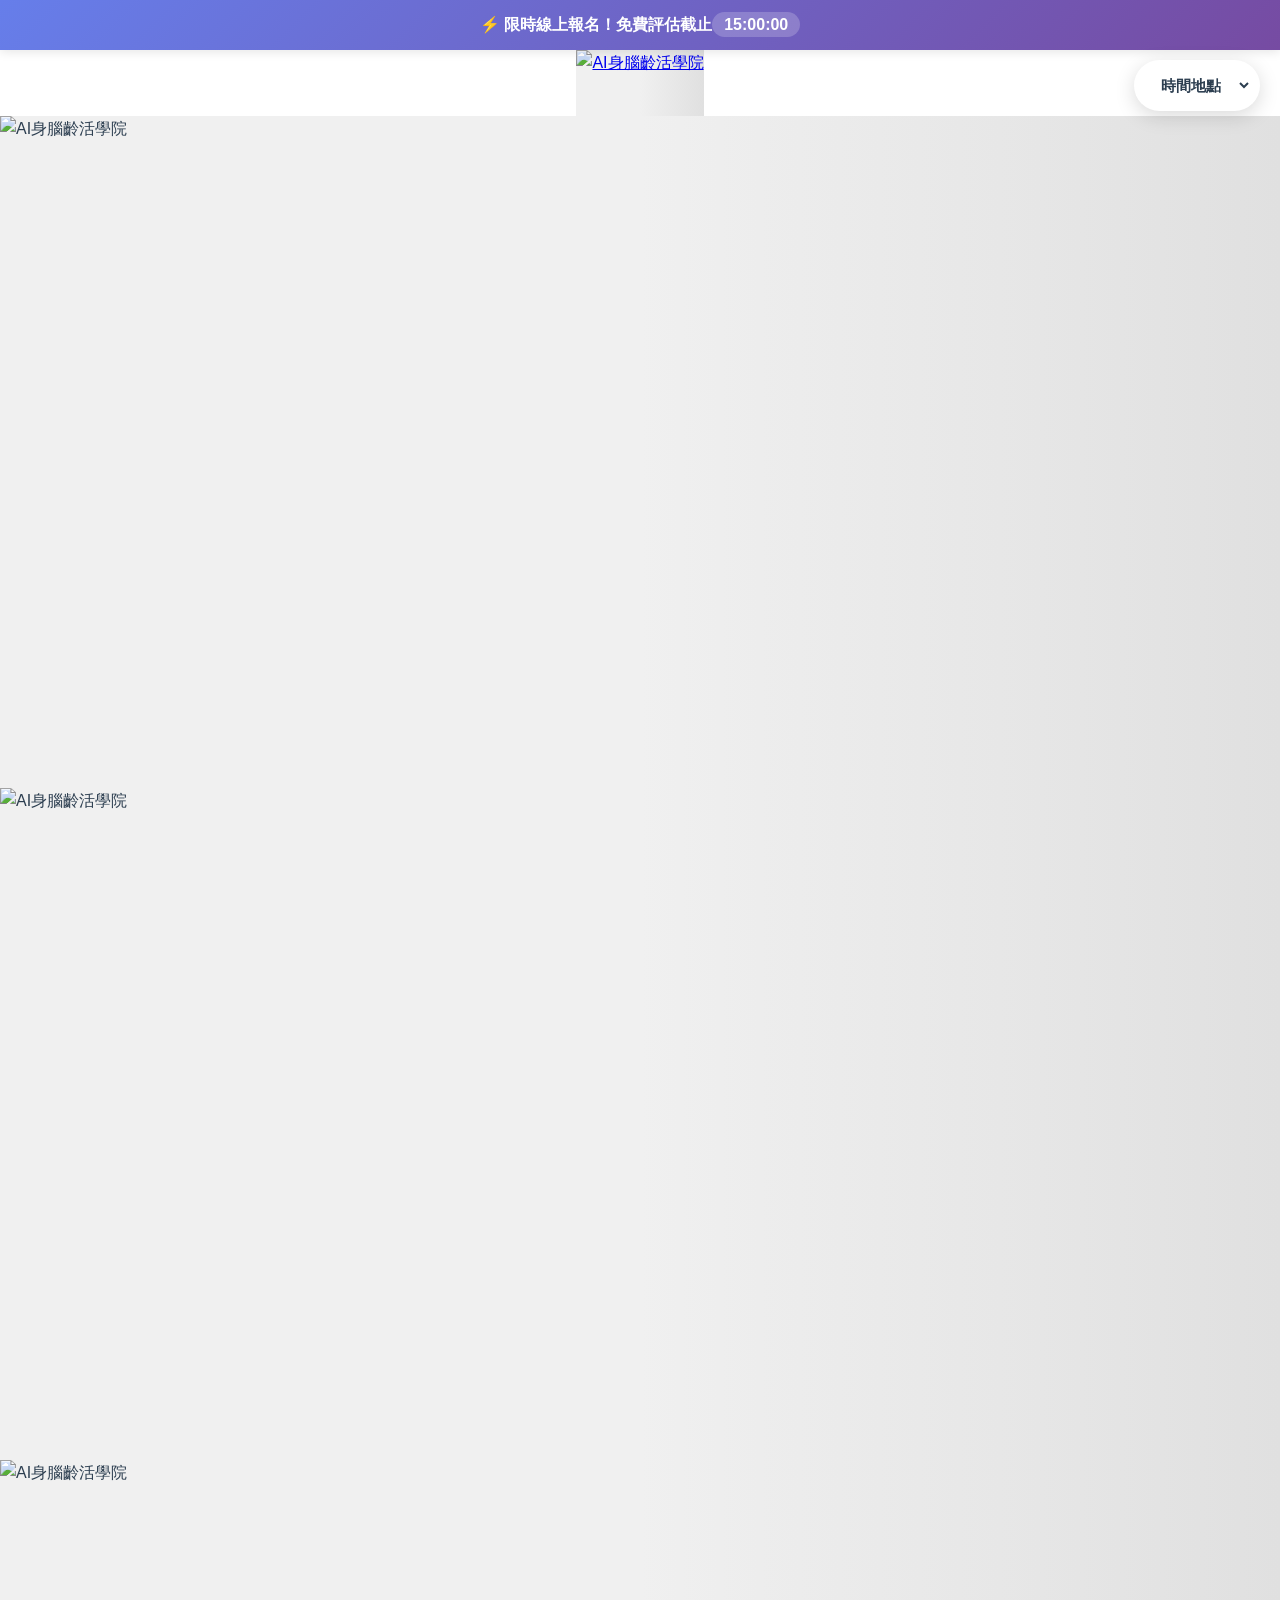
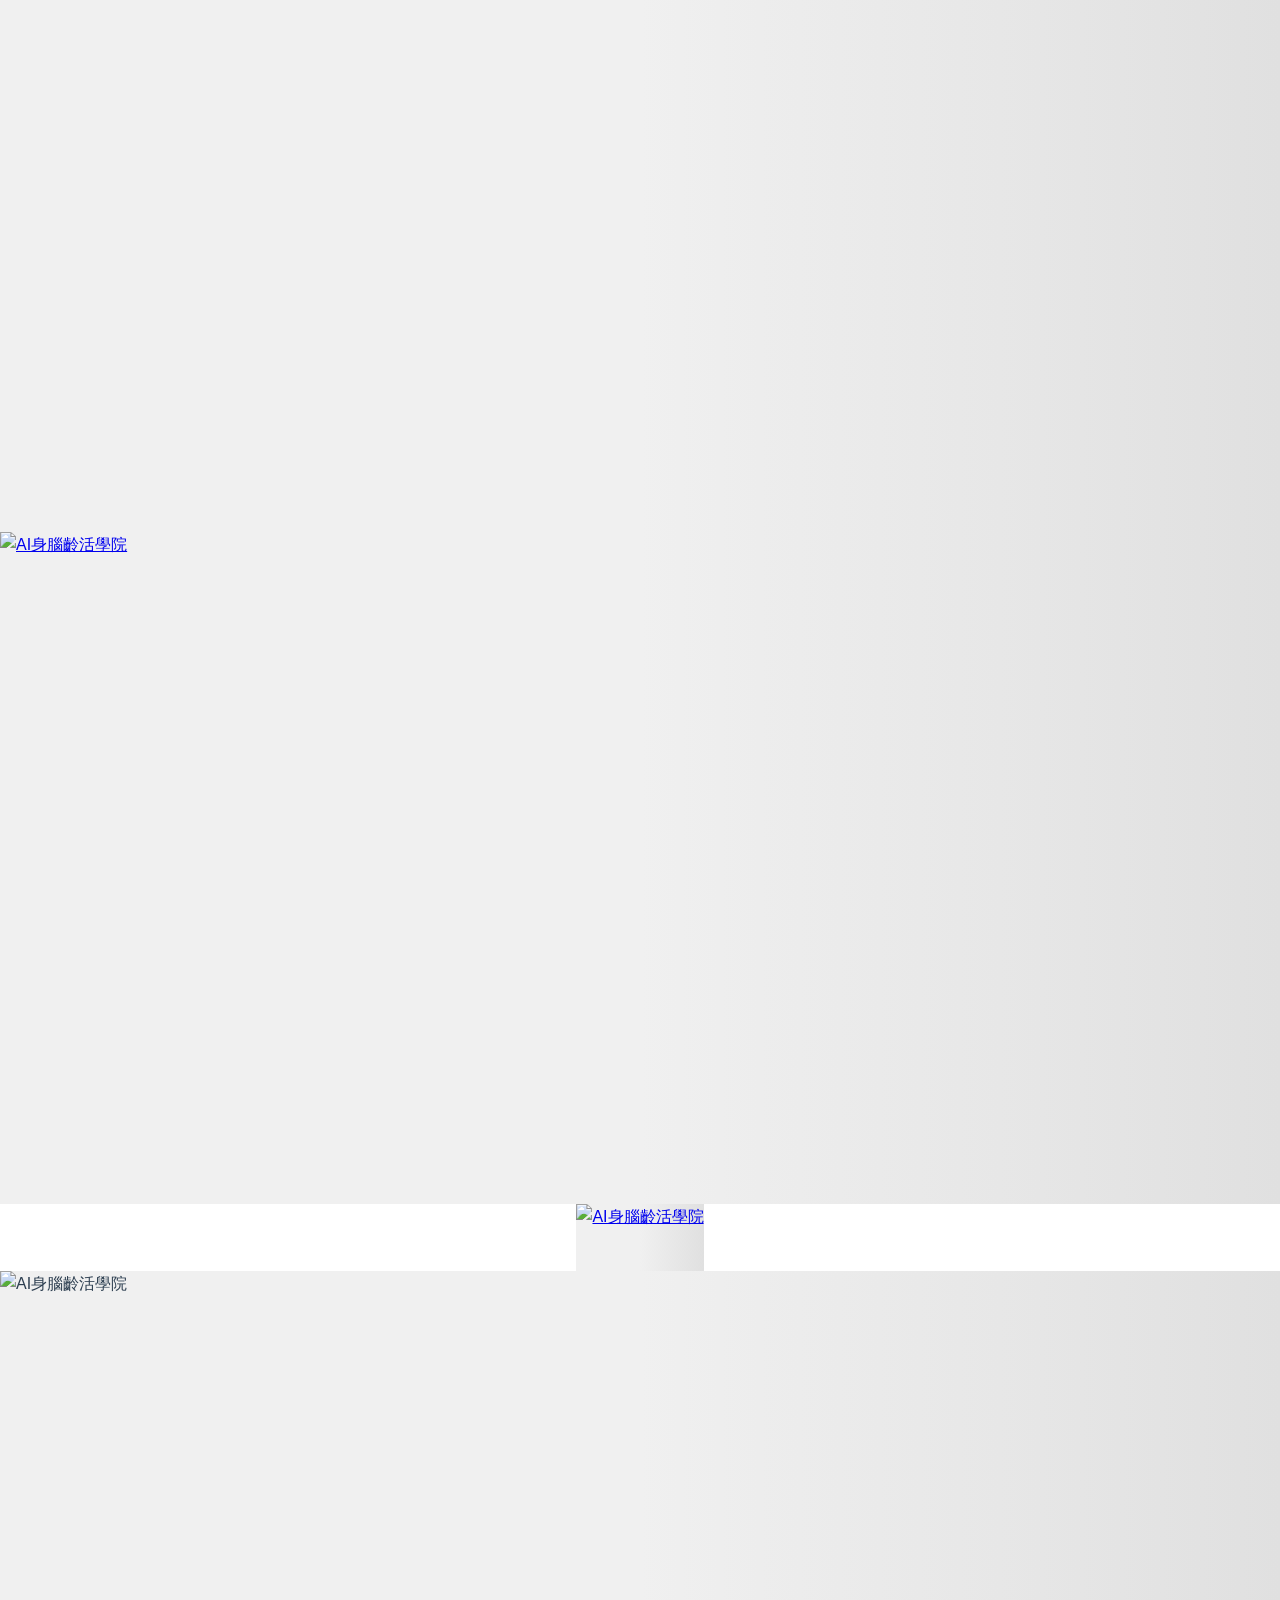
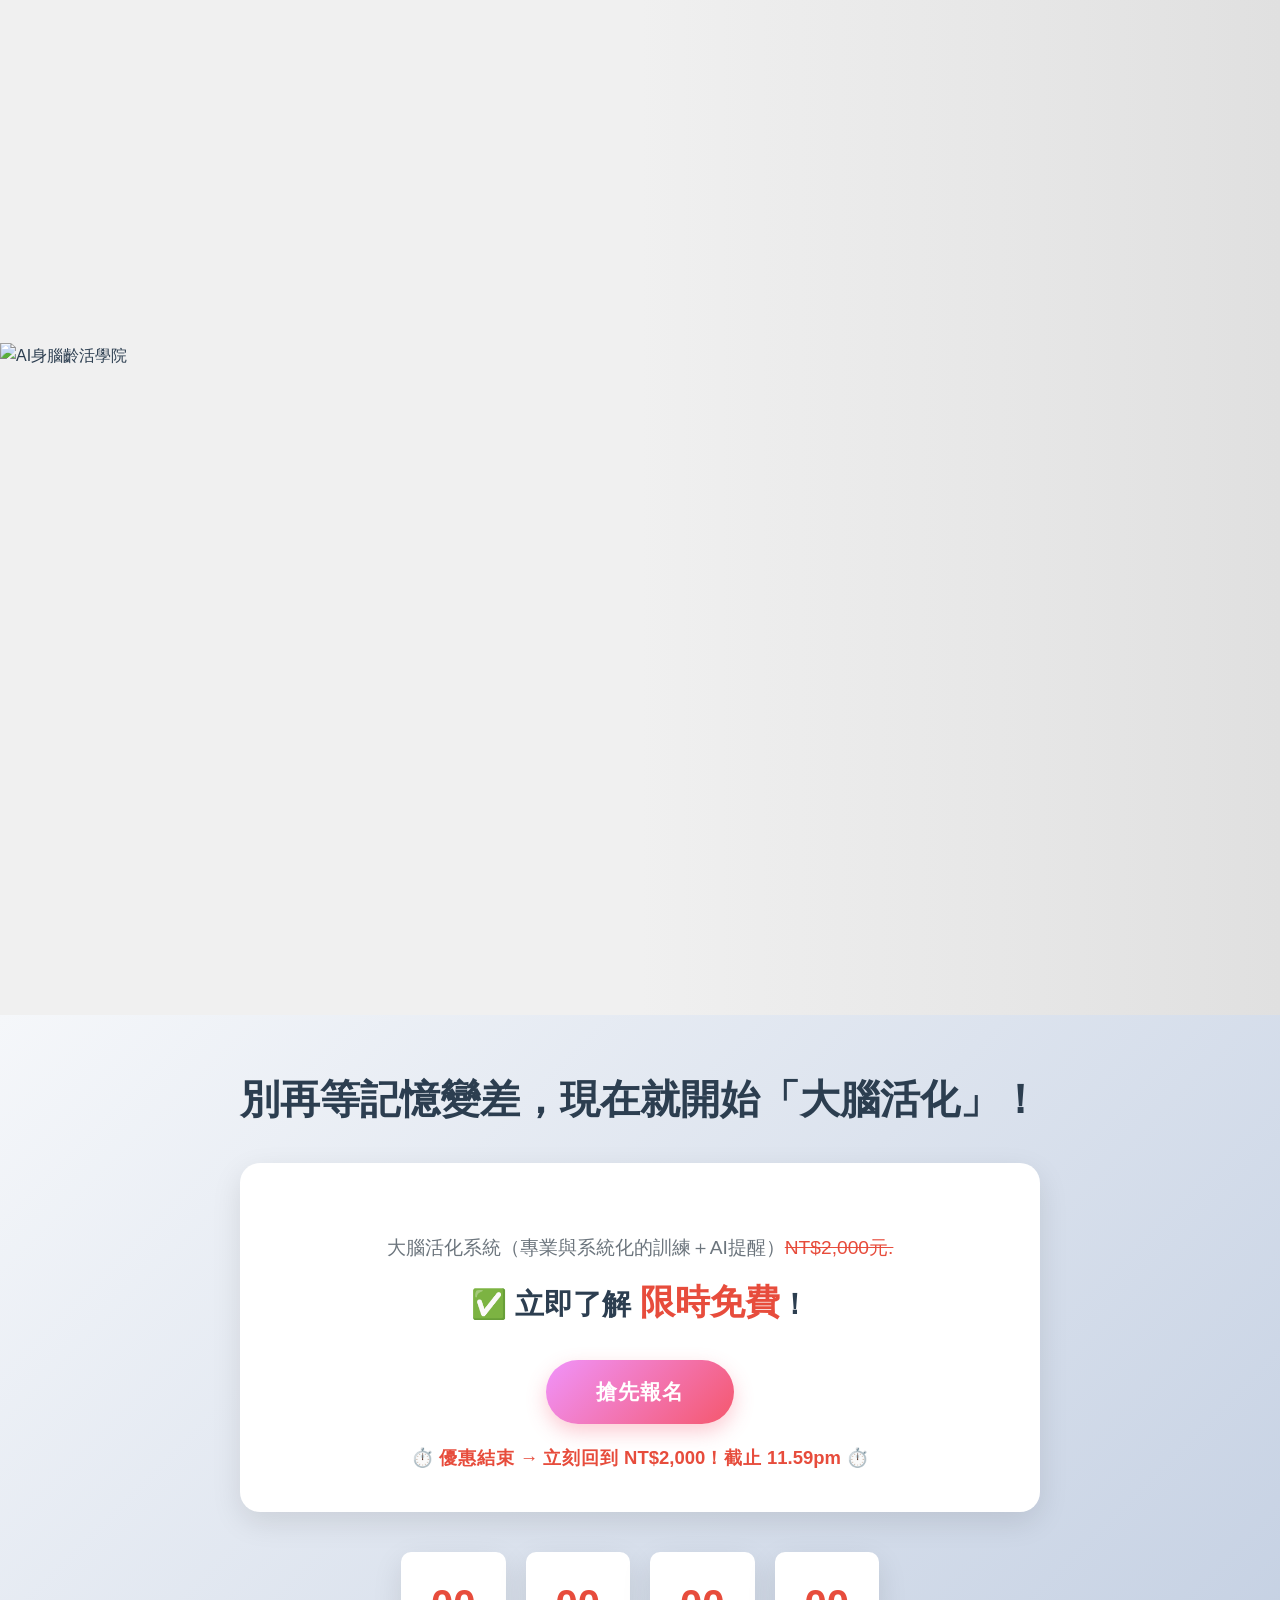
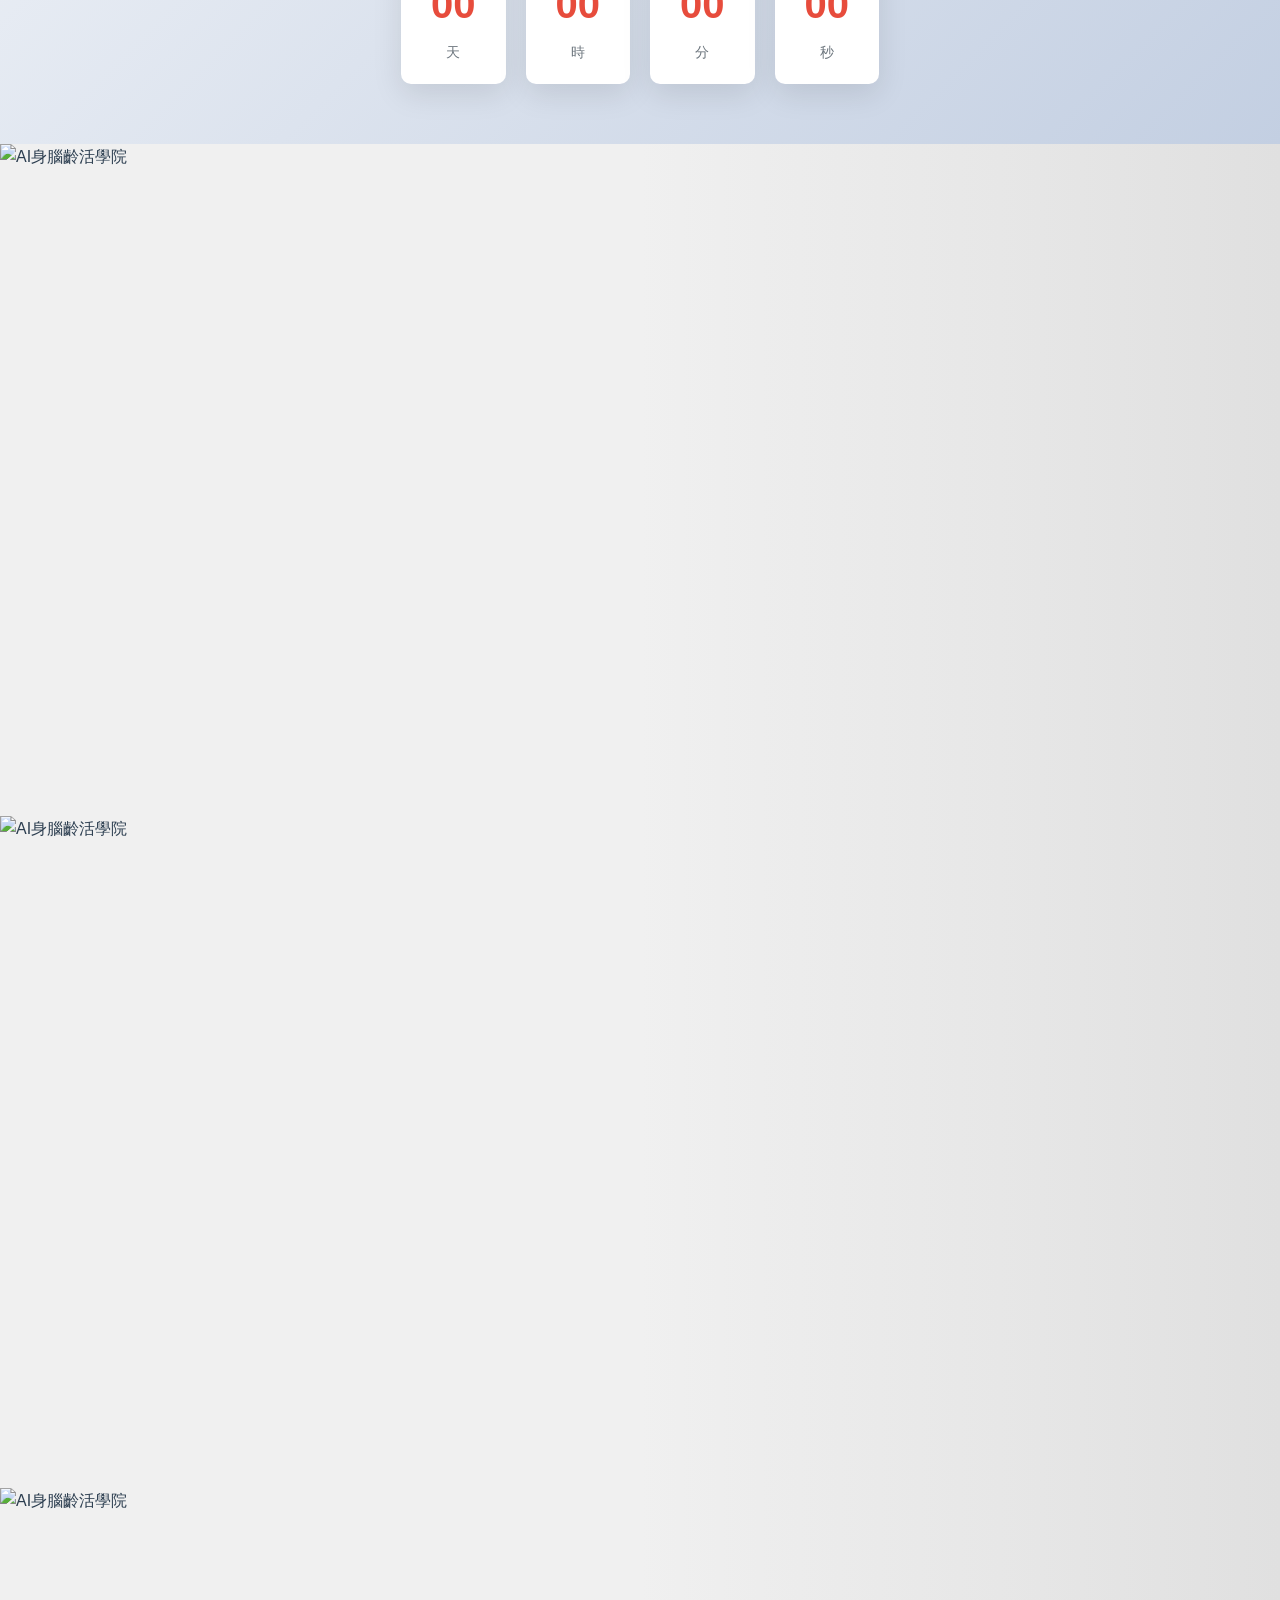
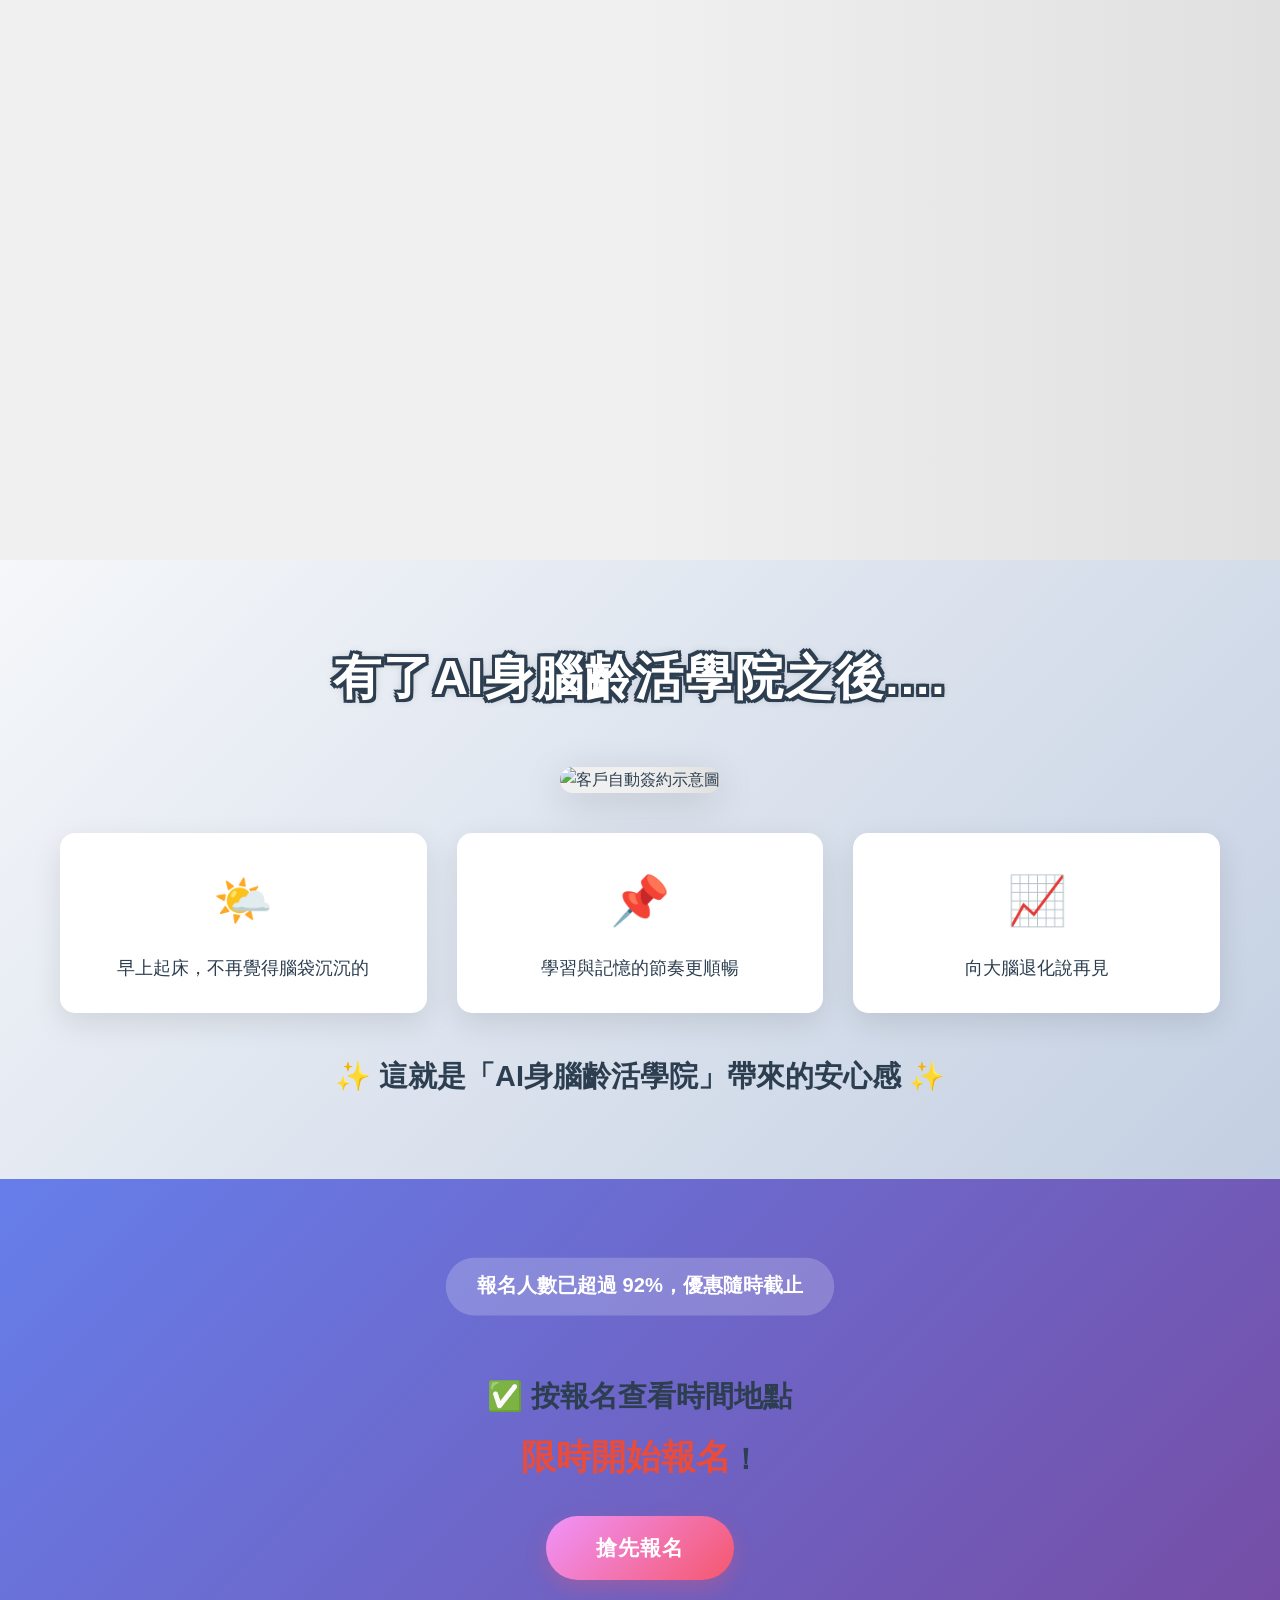
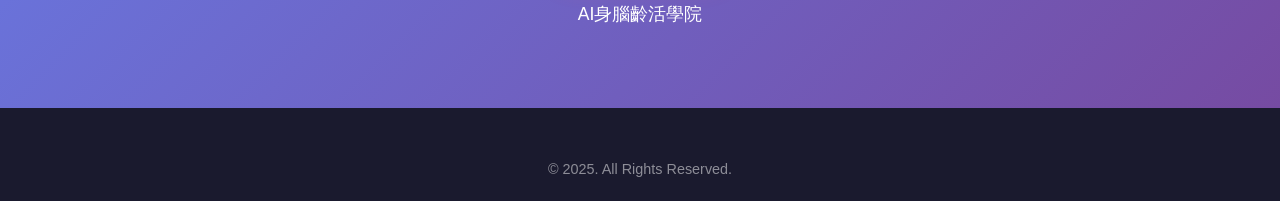
==== index.html @ c8eb7e84 "Replace country and region dropdowns with card selection UI Co-authored-by: Cursor <cursoragent@curs" ====
<!DOCTYPE html>
<html lang="zh-TW">
<head>
    <meta charset="UTF-8">
    <meta name="viewport" content="width=device-width, initial-scale=1.0">
    <title>AI身腦齡活學院 - 打造個人最佳腦力</title>
    
    <!-- Open Graph / 社交媒體分享預覽 - LINE專用優化 -->
    <meta property="og:type" content="website">
    <meta property="og:title" content="AI身腦齡活學院 - 打造個人最佳腦力">
    <meta property="og:description" content="限時優惠！AI身腦齡活學院，前100名無需付費，原價NT$2000元，現在報名免費！">
    <meta property="og:url" content="https://ifittw01-ai.github.io/Love/">
    <meta property="og:image" content="https://ifittw01-ai.github.io/Love/data/med.jpg">
    <meta property="og:image:secure_url" content="https://ifittw01-ai.github.io/Love/data/med.jpg">
    <meta property="og:image:type" content="image/jpeg">
    <meta property="og:image:width" content="1200">
    <meta property="og:image:height" content="630">
    <meta property="og:image:alt" content="AI身腦齡活學院">
    
    <!-- LINE專用優化 -->
    <meta name="line:card" content="summary_large_image">
    <meta name="line:title" content="AI身腦齡活學院 - 打造個人最佳腦力">
    <meta name="line:description" content="限時優惠！AI身腦齡活學院，前100名無需付費，原價NT$2000元，現在報名免費！">
    <meta name="line:image" content="https://ifittw01-ai.github.io/Love/data/med.jpg">
    
    <!-- Twitter Card -->
    <meta name="twitter:card" content="summary_large_image">
    <meta name="twitter:title" content="AI身腦齡活學院 - 打造個人最佳腦力">
    <meta name="twitter:description" content="限時優惠！AI身腦齡活學院，前100名無需付費，原價NT$2000元，現在報名免費！">
    <meta name="twitter:image" content="https://ifittw01-ai.github.io/love/data/med.jpg">
    
    <!-- Canonical URL -->
    <link rel="canonical" href="https://ifittw01-ai.github.io/Love/">
    
    <!-- Additional meta tags for better social media recognition -->
    <meta name="description" content="限時優惠！AI身腦齡活學院，前100名無需付費，原價NT$2000元，現在報名免費！">
    <meta name="keywords" content="AI,大腦,回春,系統,打造,個人,最佳,腦力,線上課程,限時優惠">
    
    <link rel="stylesheet" href="styles.css">
    
    <!-- 预加载关键资源 -->
    <link rel="preload" href="styles.css" as="style">
    <link rel="preload" href="translations.js" as="script">
    <link rel="preload" href="script.js" as="script">
    
    <!-- DNS 预解析 -->
    <link rel="dns-prefetch" href="https://script.google.com">
    <link rel="dns-prefetch" href="https://cdn.sheetjs.com">
    
    <!-- SheetJS 用於生成 Excel -->
    <script src="https://cdn.sheetjs.com/xlsx-0.20.1/package/dist/xlsx.full.min.js" defer></script>
</head>
<body>
    <!-- 页面加载进度条 -->
    <div id="loading-bar"></div>
    
    <!-- 時間地點選單 -->
    <div class="language-switcher">
        <select id="location-select">
            <option value="">時間地點</option>
        </select>
    </div>

    <!-- 顶部优惠倒计时横幅 -->
    <div class="top-banner">
        <div class="container">
            <p><span data-i18n="countdown-banner-text">⚡ 限時線上報名！免費評估截止<span id="countdown-banner">15:00:00</span></p>
        </div>
    </div>

    <!-- 顶部主视觉图 -->
    <div class="hero-image-section">
        <div class="hero-image-wrapper">
            <a href="javascript:void(0)" onclick="openModal()" aria-label="立即報名">
                <img src="data/topN.jpg" alt="AI身腦齡活學院" class="hero-top-image" loading="lazy" width="1200" height="630">
            </a>
        </div>
    </div>
    <div class="hero-image-section">
        <div class="hero-image-wrapper">
            <img src="data/top1.jpg" alt="AI身腦齡活學院" class="hero-top-image" loading="lazy" width="1200" height="630">
        </div>
    </div>
    <!-- 第二頁主視覺圖 -->
    <div class="hero-image-section">
        <div class="hero-image-wrapper">
            <img src="data/top2.jpg" alt="AI身腦齡活學院" class="hero-top-image" loading="lazy" width="1200" height="630">
        </div>
    </div>

    <!-- 第三頁主視覺圖 -->
    <div class="hero-image-section">
        <div class="hero-image-wrapper">
            <img src="data/top3.jpg" alt="AI身腦齡活學院" class="hero-top-image" loading="lazy" width="1200" height="630">
        </div>
    </div>

    <!-- 第四頁主視覺圖 -->
    <div class="hero-image-section">
        <div class="hero-image-wrapper">
            <a class="hero-link" href="https://www.youtube.com/watch?v=4GjrZCk_b_E&t=3s" target="_blank" rel="noopener noreferrer" aria-label="觀看影片">
                <img src="data/top4.jpg" alt="AI身腦齡活學院" class="hero-top-image" loading="lazy" width="1200" height="630" onclick="window.open('https://www.youtube.com/watch?v=4GjrZCk_b_E&t=3s', '_blank')">
            </a>
        </div>
    </div>

    <!-- 第五頁主視覺圖 -->
    <div class="hero-image-section">
        <div class="hero-image-wrapper">
            <a href="javascript:void(0)" onclick="openModal()" aria-label="立即報名">
                <img src="data/top5.jpg" alt="AI身腦齡活學院" class="hero-top-image" loading="lazy" width="1200" height="630">
            </a>
        </div>
    </div>

    <!-- 第六頁主視覺圖 -->
    <div class="hero-image-section">
        <div class="hero-image-wrapper">
            <img src="data/top6.jpg" alt="AI身腦齡活學院" class="hero-top-image" loading="lazy" width="1200" height="630">
        </div>
    </div>

    <!-- 目标受众区 -->
    <!--<section class="target-audience">
        <div class="container">
            <h2 class="section-title" data-i18n="target-audience-title">誰適合與需要？</h2>
            <div class="audience-grid">
                <div class="audience-card">
                    <h3 data-i18n="audience-1-title">高壓腦力工作者</h3>
                    <p data-i18n="audience-1-subtitle">主管／行政／會計／業務／創作者／老師</p>
                    <p data-i18n="audience-1-text">
                        🌍 你不是不努力，是大腦長期超載。
                        這套系統把訓練拆成->專注、記憶、提取練習＋簡單可做的護腦習慣，讓你工作更清晰、情緒更穩。</p>
                
                </div>
                <div class="audience-card">
                    <h3 data-i18n="audience-2-title">容易健忘、想提升記憶的你</h3>
                    <p data-i18n="audience-2-subtitle">常忘東忘西／容易分心／講到一半忘了要說什麼</p>
                    <!--<p data-i18n="audience-2-text">🌍 你需要的不是硬背，而是「記憶策略＋練習節奏」。我們用題庫與日常情境，讓你把記憶力用回來。
                
                </div>
                <div class="audience-card">
                    <h3 data-i18n="audience-3-title">需要大量學習與記憶的人</h3>
                       <p data-i18n="audience-3-subtitle">學生／上班族／自學者／考試族</p>
                       <p data-i18n="audience-3-text">🌍 你最需要的是：可落地、可陪做、可追蹤。我們把訓練設計成「AI流程」。</p>
                
                </div>
                <div class="audience-card">
                    <h3 data-i18n="audience-4-title">重視健康與預防的你</h3>
                    <p data-i18n="audience-4-subtitle">開始在意認知保健、想建立護腦習慣</p>
                     <!--<p data-i18n="audience-4-text">🌍 這套系統把「運動、睡眠、壓力調節、社交刺激、腦力訓練」整理成一張可執行清單，幫你把健康真正做進生活裡。</p>
                </div>
            </div>
        </div>
    </section>

    <!-- 第七頁主視覺圖 -->
    <div class="hero-image-section">
        <div class="hero-image-wrapper">
            <img src="data/top7.jpg" alt="AI身腦齡活學院" class="hero-top-image" loading="lazy" width="1200" height="630">
        </div>
    </div>

    <!-- Hero Section -->
    <section class="hero-section">
        <div class="container">
            <!--<div class="media-logos">
                <p>Windows | macOS | Android | iOS / iPadOS| Virtual | AWS | IBM | Google | Microsoft | Apple | Amazon | Facebook | Twitter | Instagram | LinkedIn | YouTube | TikTok | </p>
            </div>-->
            
            <h1 class="main-headline" data-i18n="main-headline">
                別再等記憶變差，現在就開始「大腦活化」！
            </h1>
            
            <div class="offer-box">
                <!-- <ul class="features-list">
                    <li data-i18n="feature-1">✅ 用「AI讓大腦活化 × 記憶訓練」建立每天的認知保健流程</li>
                    <li data-i18n="feature-2">✅ 不需要昂貴器材、不需要醫學背景，只要願意跟著做</li>
                    <li data-i18n="feature-3">✅ 給所有年齡層的人，把專注力與清晰感找回來</li>
                    <li data-i18n="feature-4">✅ 這不是短期雞湯，是一套可追蹤、可複製的AI認知保健系統</li>
                </ul>-->
                
                <div class="pricing">
                    <p class="original-price"><span data-i18n="original-price">大腦活化系統（專業與系統化的訓練＋AI提醒）</span><span class="strikethrough">NT$2,000元.</span></p>
                    <p class="current-price"><span data-i18n="current-price">✅ 立即了解</span> <span class="highlight" data-i18n="highlight">限時免費</span>！</p>
                </div>
                
                <button class="cta-button pulse" data-i18n="cta-button">搶先報名</button>
                
                <p class="urgency-text" data-i18n="urgency-text">⏱️ 優惠結束 → 立刻回到 NT$2,000！截止 11.59pm ⏱️</p>
            </div>

            <!-- 倒计时器 -->
            <div class="countdown-timer">
                <div class="timer-item">
                    <span class="timer-value" id="days">00</span>
                    <span class="timer-label" data-i18n="timer-days">天</span>
                </div>
                <div class="timer-item">
                    <span class="timer-value" id="hours">00</span>
                    <span class="timer-label" data-i18n="timer-hours">時</span>
                </div>
                <div class="timer-item">
                    <span class="timer-value" id="minutes">00</span>
                    <span class="timer-label" data-i18n="timer-minutes">分</span>
                </div>
                <div class="timer-item">
                    <span class="timer-value" id="seconds">00</span>
                    <span class="timer-label" data-i18n="timer-seconds">秒</span>
                </div>
            </div>
        </div>
    </section>

    <!-- 第八頁主視覺圖 -->
    <div class="hero-image-section">
        <div class="hero-image-wrapper">
            <img src="data/top8.jpg" alt="AI身腦齡活學院" class="hero-top-image" loading="lazy" width="1200" height="630">
        </div>
    </div>

    <!-- 第九頁主視覺圖 -->
    <div class="hero-image-section">
        <div class="hero-image-wrapper">
            <img src="data/top9.jpg" alt="AI身腦齡活學院" class="hero-top-image" loading="lazy" width="1200" height="630">
        </div>
    </div>
    <!-- 第十頁主視覺圖 -->
    <div class="hero-image-section">
        <div class="hero-image-wrapper">
            <img src="data/top10.jpg" alt="AI身腦齡活學院" class="hero-top-image" loading="lazy" width="1200" height="630">
        </div>
    </div>
   
    <!-- 视频演示区 
    <section class="video-section">
        <div class="container">
            <p class="video-instruction" data-i18n="video-instruction">🔊 確保你打開聲音，等待影片載入...</p>
            <div class="video-wrapper">
                <video id="mainVideo" width="100%" height="100%" controls controlsList="nodownload" autoplay muted loop playsinline style="border: none;">
                    <source src="data/IG6.mp4" type="video/mp4">
                    您的瀏覽器不支援影片播放。
                </video>
            </div>
        </div>
    </section> 

    

    <!-- Before vs After 对比区 
    <section class="comparison-section">
        <div class="container">
            <div class="comparison-wrapper">
                <div class="before-box">
                    <!-- 痛点图片 
                    <div class="comparison-image-wrapper">
                        <img src="data/cannot get customer.png" alt="無法獲客的困擾" class="comparison-image" loading="lazy">
                    </div>
                    <h2 data-i18n="comparison-before">之前</h2>
                    <ul>
                        <li data-i18n="before-1">❌ 變得更容易分心、看完就忘。</li>
                        <li data-i18n="before-2">❌ 事情很多但腦袋一團亂。</li>
                        <li data-i18n="before-3">❌ 想改善卻不知道從哪開始、做不久。</li>
                        <li data-i18n="before-4">❌ 對長輩的狀況焦慮，但沒有方法。</li>
                        <li data-i18n="before-5">❌ 生活節奏亂、睡眠差、越來越沒精神。</li>
                    </ul>
                </div>
                
                <div class="vs-divider">
                    <span>VS</span>
                </div>
                
                <div class="after-box">
                    <!-- 成功获客图片 
                    <div class="comparison-image-wrapper">
                        <img src="data/get customer.png" alt="成功獲客" class="comparison-image" loading="lazy" width="800" height="600">
                    </div>
                    <h2 data-i18n="comparison-after">之後</h2>
                    <ul>
                        <li data-i18n="after-1">✅ 每天專注與記憶訓練有節奏</li>
                        <li data-i18n="after-2">✅ 透過「記憶策略」讓大腦更會抓重點</li>
                        <li data-i18n="after-3">✅ 運用AI來提升自我:你看得見自己在進步。</li>
                        <li data-i18n="after-4">✅ 陪伴長輩更有方向：一起做、一起穩。</li>
                        <li data-i18n="after-5">✅ <strong>思緒更清晰、生活更踏實。</strong></li>
                    </ul>
                </div>
            </div>
        </div>
    </section>
    -->
    <!-- 新日常场景 -->
    <section class="new-daily-life">
        <div class="container">
            <h2 class="section-title special-title" data-i18n="daily-life-title">有了AI身腦齡活學院之後....</h2>
            
            <!-- 系統示意圖 -->
            <div class="daily-life-image">
                <img src="data/signed.png" alt="客戶自動簽約示意圖" loading="lazy" width="1200" height="675">
            </div>
            
            <div class="daily-scenarios">
                <div class="scenario-item">
                    <div class="scenario-icon">🌤️</div>
                    <p data-i18n="scenario-1">早上起床，不再覺得腦袋沉沉的</p>
                </div>
                <div class="scenario-item">
                    <div class="scenario-icon">📌</div>
                    <p data-i18n="scenario-2">學習與記憶的節奏更順暢</p>
                </div>
                <div class="scenario-item">
                    <div class="scenario-icon">📈</div>
                    <p data-i18n="scenario-3">向大腦退化說再見</p>
                </div>
            </div>
            <p class="highlight-text" data-i18n="highlight-text">✨ 這就是「AI身腦齡活學院」帶來的安心感 ✨</p>
        </div>
    </section>

    <!-- 系统演示案例 
    <section class="demo-cases">
        <div class="container">
            <div class="cases-grid">
                <div class="case-card">
                    <img src="data/1.png" alt="諮詢師案例" style="width: 100%; border-radius: 8px; margin-bottom: 15px;" loading="lazy">
                    <h3>諮詢師</h3>
                    <p>發了2篇內容就有人預約諮詢課程</p>
                </div>
                <div class="case-card">
                    <img src="data/2.png" alt="保險&招商案例" style="width: 100%; border-radius: 8px; margin-bottom: 15px;" loading="lazy">
                    <h3>保險&招商</h3>
                    <p>說明會前一天滿席，不再靠廣告</p>
                </div>
                <div class="case-card">
                    <img src="data/3.png" alt="自由工作者案例" style="width: 100%; border-radius: 8px; margin-bottom: 15px;" loading="lazy">
                    <h3>自由工作者</h3>
                    <p>剛睡醒，手機跳出客戶詢問：有人要服務</p>
                </div>
                <div class="case-card">
                    <img src="data/4.png" alt="教育顧問案例" style="width: 100%; border-radius: 8px; margin-bottom: 15px;" loading="lazy">
                    <h3>教育顧問</h3>
                    <p>使用一周後，十幾個家長帶孩子來上體驗課</p>
                </div>
            </div>
        </div>
    </section>
    -->
    <!-- CTA中间区 -->
    <section class="mid-cta">
        <div class="container">
            <p class="urgency-badge" data-i18n="urgency-badge">報名人數已超過 92%，優惠隨時截止</p>
            <div class="pricing">
                <p class="current-price" data-i18n="current-price">✅ 按報名查看時間地點</p>
                <p class="current-price"><span class="highlight" data-i18n="highlight">限時開始報名</span>！</p>
            </div>
            <button class="cta-button pulse" data-i18n="cta-button">搶先報名</button>
            <p class="package-info" data-i18n="package-info">AI身腦齡活學院</p>
        </div>
    </section>

    <!-- 学员评价 
    <section class="testimonials">
        <div class="container">
            <h2 class="section-title stroke-title" data-i18n="testimonials-title">真實學員回饋</h2>
            
            <div class="testimonials-grid">
                <div class="testimonial-card">
                    <div class="testimonial-header">
                        <img src="data/1.png" alt="Louis Lin" class="avatar" loading="lazy">
                        <div class="testimonial-info">
                            <h4 data-i18n="testimonial-1-name">吳先生</h4>
                            <p class="role" data-i18n="testimonial-1-role">工程主管</p>
                            <div class="stars">⭐⭐⭐⭐⭐</div>
                        </div>
                    </div>
                    <p class="testimonial-text" data-i18n="testimonial-1-text">
                        以前每天開會到一半會突然卡住，做了兩週後，最明顯是「抓重點更快」，晚上也比較不焦慮。<strong>生活品質大大提升</strong>
                </div>

                <div class="testimonial-card">
                    <div class="testimonial-header">
                        <img src="data/3.png" alt="陳麗卿" class="avatar" loading="lazy">
                        <div class="testimonial-info">
                            <h4 data-i18n="testimonial-2-name">陳小姐</h4>
                            <p class="role" data-i18n="testimonial-2-role">兩寶媽</p>
                            <div class="stars">⭐⭐⭐⭐⭐</div>
                        </div>
                    </div>
                    <p class="testimonial-text" data-i18n="testimonial-2-text">
                        報名<strong>AI身腦齡活學院</strong>，一開始還有點懷疑，就試試吧。沒想到一啟動系統，
                        不到一週，<strong>本來以為自己只是累，結果是長期分心。每天真的做得到，而且我開始能把事情一件件完成。</strong>真的太神奇了
                    </p>
                </div>


                <div class="testimonial-card">
                    <div class="testimonial-header">
                        <img src="data/4.png" alt="宜臻" class="avatar" loading="lazy">
                        <div class="testimonial-info">
                            <h4 data-i18n="testimonial-3-name">嚴太太</h4>
                            <p class="role" data-i18n="testimonial-3-role">退休者</p>
                            <div class="stars">⭐⭐⭐⭐⭐</div>
                        </div>
                    </div>
                    <p class="testimonial-text" data-i18n="testimonial-3-text">
                        我最需要的是「讓大腦活化年輕化」。AI把流程變簡單，很開心遇到<strong>AI身腦齡活學院，</strong>
                        還可以學會最先進的AI能力，真的太棒了。
                    </p>
                </div>

            </div>
        </div>
    </section>

    <section class="hero-image-section">
        <div class="hero-image-wrapper">
            <img src="data/AIMakeMoney.png" alt="AI身腦齡活學院" class="hero-main-image" loading="lazy" width="1200" height="630">
        </div>
    </section>
    <section class="mid-cta">
        <div class="container">
            <p class="urgency-badge" data-i18n="urgency-badge">報名人數已超過 92%，優惠隨時截止</p>
            <div class="pricing">
                <p class="original-price"> <span class="strikethrough" data-i18n="mid-cta-original">原價 NT$2,000元</span></p>
                <p class="current-price"><span data-i18n="mid-cta-current">✅ 現在限時線上報名中</span> <span class="highlight" data-i18n="highlight">限時免費</span>！</p>
            </div>
            <button class="cta-button pulse" data-i18n="cta-button">搶先報名</button>
            <p class="package-info" data-i18n="package-info">AI身腦齡活學院</p>
        </div>
    </section>

    <!-- 包含内容 
    <section class="whats-included">
        <div class="container">
            <h2 class="section-title">你將獲得什麼？</h2>
            <div class="included-grid">
                <div class="included-item">
                    <div class="item-number">1</div>
                    <h3>MIGRITY會員專區（客服協助）</h3>
                    <p>隨時登入系統、邊學邊做，不會可以詢問</p>
                </div>
                <div class="included-item">
                    <div class="item-number">2</div>
                    <h3>26堂實戰教學課程</h3>
                    <p>一步步從0打造你的「自動引流 → 自動預約」系統</p>
                </div>
                <div class="included-item">
                    <div class="item-number">3</div>
                    <h3>12大行業內容爆款範本</h3>
                    <p>一鍵生成吸引客戶上門的內容</p>
                </div>
                <div class="included-item">
                    <div class="item-number">4</div>
                    <h3>自動轉化系統：自動預約 & 報名</h3>
                    <p>無需寫程式碼，即可建立自動諮詢預約/招商報名系統</p>
                </div>
                <div class="included-item">
                    <div class="item-number">5</div>
                    <h3>Live課《一人公司賺錢機器》</h3>
                    <p>學會將流量變收入，打造真正「引流 + 成交」商業閉環</p>
                </div>
            </div>
        </div>
    </section>
--> 
    <!-- 订单摘要/定价 
    <section class="order-summary">
        <div class="container">
            <div class="order-box">
                <h2>訂單摘要</h2>
                <h3>AI自動引客系統+課程</h3>
                <p class="subtitle">直接給你範本 + 搭好系統</p>
                
                <div class="price-breakdown">
                    <div class="price-row">
                        <span>系統優惠即將結束，回到原價！</span>
                    </div>
                    <div class="price-display">
                        <span class="old-price">NT$6,927</span>
                        <span class="discount">-75%</span>
                        <span class="new-price">NT$1,727</span>
                    </div>
                    <div class="guarantee">
                        <p>✅ 7天學不會退包</p>
                    </div>
                </div>

                <div class="whats-included-summary">
                    <h4>內容包含：</h4>
                    <ul>
                        <li>✓ MIGRITY學習會員專區</li>
                        <li>✓ 26堂實戰教學課程</li>
                        <li>✓ 12大行業內容爆款範本</li>
                        <li>✓ 自動轉化系統：自動預約 & 報名</li>
                        <li>✓ Live課：4小時《一人公司賺錢機器》</li>
                    </ul>
                </div>

                <button class="cta-button large pulse">立即開始</button>
            </div>
        </div>
    </section>
--> 
    <!-- FAQ区域 
    <section class="faq-section">
        <div class="container">
            <h2 class="section-title" data-i18n="faq-title">常見問題</h2>
            <div class="faq-list">
                <div class="faq-item">
                    <div class="faq-question">
                        <span data-i18n="faq-q1">可以試試看嗎？</span>
                        <span class="faq-icon">+</span>
                    </div>
                    <div class="faq-answer">
                        <p data-i18n="faq-a1">當然可以，可以，先從免費評估開始，確定適合再進階。</p>
                    </div>
                </div>

                <div class="faq-item">
                    <div class="faq-question">
                        <span data-i18n="faq-q2">幾歲開始都有效嗎？</span>
                        <span class="faq-icon">+</span>
                    </div>
                    <div class="faq-answer">
                        <p data-i18n="faq-a2">可以。系統會依你當下狀態調整難度。</p>
                    </div>
                </div>

                <div class="faq-item">
                    <div class="faq-question">
                        <span data-i18n="faq-q3">需要學多久才會？</span>
                        <span class="faq-icon">+</span>
                    </div>
                    <div class="faq-answer">
                        <p data-i18n="faq-a3">我們提供各種不同資源，您可以選擇自己需要的部分，學習時間因人而異。</p>
                    </div>
                </div>

                <div class="faq-item">
                    <div class="faq-question">
                        <span data-i18n="faq-q4">我（或家人）已經有診斷／正在看醫生，也能嗎？</span>
                        <span class="faq-icon">+</span>
                    </div>
                    <div class="faq-answer">
                        <p data-i18n="faq-a4">以把它當作「日常認知訓練與生活節奏支持」，但不替代醫療；請同時遵從醫囑。</p>
                    </div>
                </div>
            </div>
        </div>
    </section>

    <!-- Footer -->
    <footer class="footer">
        <div class="container">
            <p class="copyright" style="margin: 0;" data-i18n="copyright">© 2025. All Rights Reserved.</p>
        </div>
    </footer>

    <!-- 订单表单模态框 -->
    <div id="orderModal" class="modal">
        <div class="modal-content">
            <span class="close-modal">&times;</span>
            <div class="modal-header">
                <h2 data-i18n="modal-title">🎉 立即獲取優惠</h2>
                <p class="modal-subtitle" data-i18n="modal-subtitle">填寫資料，開始你的「大腦活化 × 記憶訓練」之旅</p>
            </div>
            
            <div class="order-form-wrapper">
                <!-- 左侧：订单摘要 -->
                <!--<div class="order-summary-sidebar">
                    <h3>訂單摘要</h3>
                    <div class="product-info">
                        <h4>AI自動引客系統+課程</h4>
                        <p>直接給你範本 + 搭好系統</p>
                    </div>
                    
                    <div class="price-info">
                        <div class="price-row">
                            <span>原價</span>
                            <span class="old-price-text">NT$6,927</span>
                        </div>
                        <div class="price-row discount-row">
                            <span>限時優惠 (-75%)</span>
                            <span class="discount-text">-NT$5,200</span>
                        </div>
                        <hr>
                        <div class="price-row total-row">
                            <span>今日特價</span>
                            <span class="new-price-text">NT$1,727</span>
                        </div>
                    </div>
                    
                    <div class="included-items">
                        <h4>✓ 內容包含：</h4>
                        <ul>
                            <li>MIGRITY學習會員專區</li>
                            <li>26堂實戰教學課程</li>
                            <li>12大行業內容爆款範本</li>
                            <li>自動轉化系統：自動預約 & 報名</li>
                            <li>Live課：4小時《一人公司賺錢機器》</li>
                        </ul>
                    </div>
                    
                    <div class="guarantee-badge">
                        <span class="badge-icon">✅</span>
                        <span>7天學不會退包</span>
                    </div>
                </div>-->
                
                <!-- 右侧：表单 -->
                <div class="order-form-main">
                    <form id="orderForm" class="order-form" method="POST">
                        
                        <div class="form-section">
                            <h3 data-i18n="form-section-title">📋 您的資料</h3>
                            
                            <div class="form-group">
                                <label for="fullName"><span data-i18n="form-name">姓名(實名制)</span> <span class="required">*</span></label>
                                <input type="text" id="fullName" name="姓名" required data-i18n="form-name-placeholder" placeholder="請輸入您的全名">
                            </div>
                            
                            <div class="form-row">
                                <div class="form-group">
                                    <label for="email"><span data-i18n="form-email">電子郵件</span> <span class="required">*</span></label>
                                    <input type="email" id="email" name="電子郵件" required data-i18n="form-email-placeholder" placeholder="your@email.com">
                                </div>
                                
                                <div class="form-group">
                                    <label for="phone"><span data-i18n="form-phone">電話號碼</span> <span class="required"></span></label>
                                    <input type="tel" id="phone" name="電話號碼" data-i18n="form-phone-placeholder" placeholder="+886 912345678">
                                </div>
                            </div>
                            
                            <div class="form-group">
                                <label><span data-i18n="form-country">國家/地區</span> <span class="required">*</span></label>
                                <input type="hidden" id="country" name="國家地區" value="台灣 Taiwan">
                                <div id="country-cards" class="option-card-grid">
                                    <button type="button" class="option-card active" data-country-code="TW" data-country-label="台灣 Taiwan" data-i18n="form-country-tw">台灣 Taiwan</button>
                                </div>
                            </div>

                            <div class="form-group">
                                <label><span data-i18n="form-region">希望評估時間地點</span> <span class="required">*</span></label>
                                <input type="hidden" id="region" name="評估地區" required>
                                <div id="region-cards" class="option-card-grid">
                                    <p class="option-card-message" data-i18n="form-region-loading">載入中...</p>
                                </div>
                                <small style="color: #999; font-size: 0.85rem; margin-top: 5px; display: block;" data-i18n="form-region-hint">
                                    💡 地點由系統自動更新
                                </small>
                            </div>
                            
                            <div class="form-group">
                                <label for="lineId" data-i18n="form-line">LINE ID（選填，方便我們聯繫您）</label>
                                <input type="text" id="lineId" name="LINE_ID" data-i18n="form-line-placeholder" placeholder="請輸入您的 LINE ID">
                                <small style="color: #666; font-size: 0.85rem; margin-top: 5px; display: block;" data-i18n="form-line-hint">💡 提供 LINE ID 讓我們能更快速為您服務</small>
                            </div>
                        </div>
                        <!--
                        <div class="form-section">
                            <label class="checkbox-label">
                                <input type="checkbox" id="termsCheckbox" name="terms" required>
                                <span>我同意 <a href="#" target="_blank">服務條款</a> 和 <a href="#" target="_blank">隱私政策</a></span>
                            </label>
                            
                            <label class="checkbox-label">
                                <input type="checkbox" name="newsletter">
                                <span>訂閱最新優惠和行銷資訊</span>
                            </label>
                        </div> -->
                        
                        <!-- 提交按鈕 -->
                        <div class="form-buttons">
                            <button type="submit" id="submitBtn" class="submit-info-btn">
                                <span data-i18n="form-submit">📝 提交資料</span>
                            </button>
                        </div>
                        
                        <div class="secure-notice">
                            <span>🔒</span>
                            <span data-i18n="form-secure">您的資料將安全受到保護</span>
                        </div>
                        <!--
                        <div class="view-data-link">
                            <a href="records.html" target="_blank">📊 查看已儲存的資料</a>
                        </div> -->
                    </form>
                </div>
            </div>
        </div>
    </div>

    <script src="translations.js?v=2024112202" defer></script>
    <script src="script.js?v=2024112202" defer></script>
</body>
</html>
---- styles.css ----
/* 全局样式重置 */
* {
    margin: 0;
    padding: 0;
    box-sizing: border-box;
}

:root {
    --primary-color: #ff6b35;
    --secondary-color: #f7931e;
    --success-color: #28a745;
    --dark-bg: #1a1a2e;
    --light-bg: #f8f9fa;
    --text-dark: #2c3e50;
    --text-light: #6c757d;
    --white: #ffffff;
    --gradient-primary: linear-gradient(135deg, #667eea 0%, #764ba2 100%);
    --gradient-warm: linear-gradient(135deg, #f093fb 0%, #f5576c 100%);
    --shadow: 0 10px 30px rgba(0, 0, 0, 0.1);
    --shadow-hover: 0 15px 40px rgba(0, 0, 0, 0.15);
}

body {
    font-family: -apple-system, BlinkMacSystemFont, "Segoe UI", "Microsoft JhengHei", "微軟正黑體", Roboto, "Helvetica Neue", Arial, sans-serif;
    line-height: 1.6;
    color: var(--text-dark);
    background-color: var(--white);
}

/* 页面加载进度条 */
#loading-bar {
    position: fixed;
    top: 0;
    left: 0;
    width: 0%;
    height: 3px;
    background: linear-gradient(90deg, #667eea, #764ba2, #f093fb);
    z-index: 9999;
    transition: width 0.3s ease;
    box-shadow: 0 0 10px rgba(102, 126, 234, 0.5);
}

/* 图片渐进式加载效果 */
img {
    opacity: 0;
    transition: opacity 0.5s ease-in-out;
}

img.loaded {
    opacity: 1;
}

img[loading="lazy"] {
    background: linear-gradient(90deg, #f0f0f0 25%, #e0e0e0 50%, #f0f0f0 75%);
    background-size: 200% 100%;
    animation: loading 1.5s infinite;
}

@keyframes loading {
    0% { background-position: 200% 0; }
    100% { background-position: -200% 0; }
}

/* 骨架屏效果 */
.skeleton {
    background: linear-gradient(90deg, #f0f0f0 25%, #e0e0e0 50%, #f0f0f0 75%);
    background-size: 200% 100%;
    animation: skeleton-loading 1.5s infinite;
    border-radius: 8px;
}

.skeleton-text {
    height: 16px;
    margin-bottom: 8px;
    border-radius: 4px;
}

.skeleton-title {
    height: 32px;
    margin-bottom: 16px;
    border-radius: 8px;
}

.skeleton-image {
    width: 100%;
    padding-bottom: 56.25%; /* 16:9 宽高比 */
    border-radius: 12px;
}

@keyframes skeleton-loading {
    0% { background-position: 200% 0; }
    100% { background-position: -200% 0; }
}

/* 平滑滚动 */
html {
    scroll-behavior: smooth;
}

/* 页面淡入效果 */
body {
    animation: fadeIn 0.5s ease-in;
}

@keyframes fadeIn {
    from { opacity: 0; }
    to { opacity: 1; }
}

/* 語言切換器 */
.language-switcher {
    position: fixed;
    top: 60px;
    right: 20px;
    z-index: 9998;
    background: var(--white);
    border-radius: 30px;
    box-shadow: 0 5px 20px rgba(0, 0, 0, 0.15);
    padding: 8px;
    transition: all 0.3s ease;
}

.language-switcher:hover {
    box-shadow: 0 8px 30px rgba(0, 0, 0, 0.25);
    transform: translateY(-2px);
}

#location-select {
    border: none;
    background: transparent;
    padding: 8px 15px;
    font-size: 0.95rem;
    font-weight: 600;
    color: var(--text-dark);
    cursor: pointer;
    outline: none;
    border-radius: 20px;
    transition: all 0.3s ease;
    font-family: inherit;
    text-align: left;
    width: auto;
    min-width: 0;
}

#location-select:hover {
    background: var(--light-bg);
}

#location-select option {
    padding: 10px;
    background: var(--white);
    color: var(--text-dark);
}

/* 移動端語言切換器調整 */
@media (max-width: 768px) {
    .language-switcher {
        top: 50px;
        right: 10px;
        padding: 5px;
    }
    
    #location-select {
        font-size: 0.85rem;
        padding: 6px 10px;
    }
}

.container {
    max-width: 1200px;
    margin: 0 auto;
    padding: 0 20px;
}

/* 顶部主视觉图 */
.hero-image-section {
    width: 100%;
    background: var(--white);
    padding: 0;
    margin: 0;
}

.hero-image-wrapper {
    width: 100%;
    max-width: 100%;
    margin: 0 auto;
    display: flex;
    justify-content: center;
    align-items: center;
}

.hero-main-image {
    width: 100%;
    height: auto;
    display: block;
    object-fit: cover;
}

.hero-top-image {
    width: 100%;
    height: auto;
    display: block;
    object-fit: cover;
}

.hero-link {
    display: block;
    width: 100%;
    cursor: pointer;
    pointer-events: auto;
}

.hero-link img {
    cursor: pointer;
    pointer-events: auto;
}

/* 顶部横幅 */
.top-banner {
    background: var(--gradient-primary);
    color: var(--white);
    padding: 12px 0;
    text-align: center;
    font-weight: 600;
    position: sticky;
    top: 0;
    z-index: 1000;
    box-shadow: 0 2px 10px rgba(0, 0, 0, 0.1);
}

#countdown-banner {
    background: rgba(255, 255, 255, 0.2);
    padding: 4px 12px;
    border-radius: 20px;
    font-weight: 700;
}

/* Hero Section */
.hero-section {
    background: linear-gradient(135deg, #f5f7fa 0%, #c3cfe2 100%);
    padding: 60px 0;
    text-align: center;
}

.media-logos {
    margin-bottom: 30px;
    color: var(--text-light);
    font-size: 14px;
}

.main-headline {
    font-size: 2.5rem;
    font-weight: 800;
    color: var(--text-dark);
    margin-bottom: 40px;
    line-height: 1.2;
}

.offer-box {
    background: var(--white);
    border-radius: 20px;
    padding: 40px;
    max-width: 800px;
    margin: 0 auto;
    box-shadow: var(--shadow);
}

.features-list {
    list-style: none;
    text-align: left;
    margin-bottom: 30px;
}

.features-list li {
    padding: 12px 0;
    font-size: 1.1rem;
    border-bottom: 1px solid #eee;
}

.features-list li:last-child {
    border-bottom: none;
}

.pricing {
    margin: 30px 0;
}

.original-price {
    font-size: 1.2rem;
    color: var(--text-light);
}

.strikethrough {
    color: #e74c3c;
    text-decoration: line-through;
}

.current-price {
    font-size: 1.8rem;
    font-weight: 800;
    color: var(--text-dark);
    margin-top: 10px;
}

.highlight {
    color: #e74c3c;
    font-size: 2.2rem;
}

/* CTA按钮 */
.cta-button {
    background: var(--gradient-warm);
    color: var(--white);
    border: none;
    padding: 18px 50px;
    font-size: 1.3rem;
    font-weight: 700;
    border-radius: 50px;
    cursor: pointer;
    transition: all 0.3s ease;
    box-shadow: 0 8px 20px rgba(245, 87, 108, 0.3);
    text-transform: uppercase;
    letter-spacing: 1px;
}

.cta-button:hover {
    transform: translateY(-3px);
    box-shadow: 0 12px 30px rgba(245, 87, 108, 0.4);
}

.cta-button.large {
    padding: 22px 60px;
    font-size: 1.5rem;
    width: 100%;
}

.pulse {
    animation: pulse 2s infinite;
}

@keyframes pulse {
    0% {
        transform: scale(1);
    }
    50% {
        transform: scale(1.05);
    }
    100% {
        transform: scale(1);
    }
}

.urgency-text {
    margin-top: 20px;
    color: #e74c3c;
    font-weight: 600;
    font-size: 1.1rem;
}

/* 倒计时器 */
.countdown-timer {
    display: flex;
    justify-content: center;
    gap: 20px;
    margin-top: 40px;
}

.timer-item {
    background: var(--white);
    padding: 20px 30px;
    border-radius: 10px;
    box-shadow: var(--shadow);
    text-align: center;
}

.timer-value {
    display: block;
    font-size: 2.5rem;
    font-weight: 800;
    color: #e74c3c;
}

.timer-label {
    display: block;
    font-size: 0.9rem;
    color: var(--text-light);
    margin-top: 5px;
}

/* 视频区域 */
.video-section {
    padding: 80px 0;
    background: var(--white);
}

.video-instruction {
    text-align: center;
    font-size: 1.2rem;
    margin-bottom: 20px;
    color: var(--text-dark);
}

.video-wrapper {
    max-width: 800px; /* 横屏视频增加宽度 */
    margin: 0 auto;
    border-radius: 20px;
    overflow: hidden;
    box-shadow: var(--shadow);
    position: relative;
    padding-bottom: 56.25%; /* 16:9 横屏比例 */
    height: 0;
}

.video-wrapper video,
.video-wrapper iframe {
    position: absolute;
    top: 0;
    left: 0;
    width: 100%;
    height: 100%;
    display: block;
}

/* 视频覆盖层 */
.video-overlay {
    position: absolute;
    top: 0;
    left: 0;
    right: 0;
    bottom: 0;
    background: rgba(0, 0, 0, 0.6);
    display: flex;
    align-items: center;
    justify-content: center;
    z-index: 10;
    pointer-events: none;
    transition: opacity 0.3s ease;
}

.video-overlay.hidden {
    opacity: 0;
    pointer-events: none;
}

.video-overlay-text {
    font-size: 3rem;
    font-weight: 800;
    color: var(--white);
    text-shadow: 
        -2px -2px 0 #667eea,
        2px -2px 0 #667eea,
        -2px 2px 0 #667eea,
        2px 2px 0 #667eea,
        0 0 20px rgba(102, 126, 234, 0.8);
    letter-spacing: 3px;
    animation: textPulse 2s ease-in-out infinite;
}

@keyframes textPulse {
    0%, 100% {
        transform: scale(1);
        text-shadow: 
            -2px -2px 0 #667eea,
            2px -2px 0 #667eea,
            -2px 2px 0 #667eea,
            2px 2px 0 #667eea,
            0 0 20px rgba(102, 126, 234, 0.8);
    }
    50% {
        transform: scale(1.05);
        text-shadow: 
            -2px -2px 0 #764ba2,
            2px -2px 0 #764ba2,
            -2px 2px 0 #764ba2,
            2px 2px 0 #764ba2,
            0 0 30px rgba(118, 75, 162, 1);
    }
}

/* 目标受众 */
.target-audience {
    padding: 80px 0;
    background: var(--light-bg);
}

.section-title {
    font-size: 2.5rem;
    font-weight: 800;
    text-align: center;
    margin-bottom: 50px;
    color: var(--text-dark);
}

/* 黄色描边标题效果 */
.stroke-title {
    font-size: 3rem;
    font-weight: 900;
    color: #000;
    text-shadow: 
        -3px -3px 0 #FFD700,
        3px -3px 0 #FFD700,
        -3px 3px 0 #FFD700,
        3px 3px 0 #FFD700,
        -4px 0 0 #FFD700,
        4px 0 0 #FFD700,
        0 -4px 0 #FFD700,
        0 4px 0 #FFD700,
        5px 5px 10px rgba(0, 0, 0, 0.8);
    letter-spacing: 2px;
}

/* 特殊标题样式 - 白色带描边效果 */
.special-title {
    font-size: 3rem;
    font-weight: 900;
    color: #ffffff;
    text-shadow: 
        -3px -3px 0 #2c3e50,
        3px -3px 0 #2c3e50,
        -3px 3px 0 #2c3e50,
        3px 3px 0 #2c3e50,
        -3px 0 0 #2c3e50,
        3px 0 0 #2c3e50,
        0 -3px 0 #2c3e50,
        0 3px 0 #2c3e50,
        0 0 10px rgba(0, 0, 0, 0.3);
    letter-spacing: 2px;
}

.audience-grid {
    display: grid;
    grid-template-columns: repeat(auto-fit, minmax(250px, 1fr));
    gap: 30px;
}

.audience-card {
    background: var(--white);
    padding: 30px;
    border-radius: 15px;
    box-shadow: var(--shadow);
    transition: transform 0.3s ease;
}

.audience-card:hover {
    transform: translateY(-10px);
    box-shadow: var(--shadow-hover);
}

.audience-card h3 {
    font-size: 1.5rem;
    margin-bottom: 15px;
    color: var(--text-dark);
}

.audience-card p {
    color: var(--text-light);
}

/* 对比区域 */
.comparison-section {
    padding: 80px 0;
    background: var(--white);
}

.comparison-wrapper {
    display: grid;
    grid-template-columns: 1fr auto 1fr;
    gap: 30px;
    align-items: center;
    max-width: 1000px;
    margin: 0 auto;
}

.before-box,
.after-box {
    background: var(--light-bg);
    padding: 40px;
    border-radius: 15px;
    box-shadow: var(--shadow);
}

/* 对比区域内的图片样式 */
.comparison-image-wrapper {
    margin-bottom: 25px;
    border-radius: 12px;
    overflow: hidden;
    box-shadow: 0 5px 20px rgba(0, 0, 0, 0.15);
    transition: transform 0.3s ease, box-shadow 0.3s ease;
}

.comparison-image-wrapper:hover {
    transform: translateY(-3px);
    box-shadow: 0 8px 30px rgba(0, 0, 0, 0.2);
}

.comparison-image {
    width: 100%;
    height: auto;
    display: block;
    object-fit: cover;
}

.before-box h2 {
    color: #e74c3c;
    margin-bottom: 20px;
    font-size: 2rem;
}

.after-box {
    background: linear-gradient(135deg, #667eea 0%, #764ba2 100%);
    color: var(--white);
}

.after-box h2 {
    color: var(--white);
    margin-bottom: 20px;
    font-size: 2rem;
}

.before-box ul,
.after-box ul {
    list-style: none;
}

.before-box ul li,
.after-box ul li {
    padding: 12px 0;
    font-size: 1.05rem;
    line-height: 1.6;
}

.vs-divider {
    font-size: 2.5rem;
    font-weight: 800;
    color: var(--primary-color);
    background: var(--white);
    width: 80px;
    height: 80px;
    border-radius: 50%;
    display: flex;
    align-items: center;
    justify-content: center;
    box-shadow: var(--shadow);
}

/* 新日常 */
.new-daily-life {
    padding: 80px 0;
    background: linear-gradient(135deg, #f5f7fa 0%, #c3cfe2 100%);
}

.daily-life-image {
    width: 100%;
    max-width: 1200px;
    margin: 40px auto;
    text-align: center;
}

.daily-life-image img {
    width: 100%;
    height: auto;
    border-radius: 20px;
    box-shadow: 0 10px 40px rgba(0, 0, 0, 0.15);
}

.daily-scenarios {
    display: grid;
    grid-template-columns: repeat(auto-fit, minmax(300px, 1fr));
    gap: 30px;
    margin-bottom: 40px;
}

.scenario-item {
    background: var(--white);
    padding: 30px;
    border-radius: 15px;
    box-shadow: var(--shadow);
    text-align: center;
    transition: transform 0.3s ease;
}

.scenario-item:hover {
    transform: scale(1.05);
}

.scenario-icon {
    font-size: 3rem;
    margin-bottom: 15px;
}

.scenario-item p {
    font-size: 1.1rem;
    color: var(--text-dark);
}

.highlight-text {
    text-align: center;
    font-size: 1.8rem;
    font-weight: 700;
    color: var(--text-dark);
    margin-top: 30px;
}

/* 演示案例 */
.demo-cases {
    padding: 80px 0;
    background: var(--white);
}

.cases-grid {
    display: grid;
    grid-template-columns: repeat(auto-fit, minmax(250px, 1fr));
    gap: 30px;
}

.case-card {
    background: var(--light-bg);
    padding: 30px;
    border-radius: 15px;
    box-shadow: var(--shadow);
    border-left: 5px solid var(--primary-color);
    transition: all 0.3s ease;
}

.case-card:hover {
    transform: translateX(5px);
    border-left-color: var(--secondary-color);
}

.case-card h3 {
    font-size: 1.4rem;
    margin-bottom: 15px;
    color: var(--text-dark);
}

.case-card p {
    color: var(--text-light);
    font-size: 1.05rem;
}

/* 中间CTA */
.mid-cta {
    padding: 80px 0;
    background: var(--gradient-primary);
    color: var(--white);
    text-align: center;
}

.urgency-badge {
    background: rgba(255, 255, 255, 0.2);
    display: inline-block;
    padding: 12px 30px;
    border-radius: 50px;
    font-size: 1.2rem;
    font-weight: 600;
    margin-bottom: 30px;
}

.mid-cta .pricing {
    color: var(--white);
}

.package-info {
    margin-top: 20px;
    font-size: 1.1rem;
}

/* 学员评价 */
.testimonials {
    padding: 80px 0;
    background: #1a2a4e;
}

.testimonials .section-title {
    color: var(--white);
}

.testimonials .subtitle {
    color: rgba(255, 255, 255, 0.9);
}

.subtitle {
    text-align: center;
    color: var(--text-light);
    margin-bottom: 50px;
}

.testimonials-grid {
    display: grid;
    grid-template-columns: repeat(auto-fit, minmax(300px, 1fr));
    gap: 30px;
}

.testimonial-card {
    background: var(--white);
    padding: 30px;
    border-radius: 15px;
    box-shadow: var(--shadow);
    transition: transform 0.3s ease;
}

.testimonial-card:hover {
    transform: translateY(-5px);
    box-shadow: var(--shadow-hover);
}

.testimonial-header {
    display: flex;
    gap: 15px;
    margin-bottom: 20px;
}

.avatar {
    width: 60px;
    height: 60px;
    border-radius: 50%;
    background: var(--gradient-primary);
    color: var(--white);
    display: flex;
    align-items: center;
    justify-content: center;
    font-size: 1.5rem;
    font-weight: 700;
}

.testimonial-info h4 {
    font-size: 1.2rem;
    margin-bottom: 5px;
}

.role {
    color: var(--text-light);
    font-size: 0.9rem;
}

.stars {
    color: #ffd700;
    font-size: 1rem;
    margin-top: 5px;
}

.testimonial-text {
    line-height: 1.8;
    color: var(--text-dark);
}

/* 包含内容 */
.whats-included {
    padding: 80px 0;
    background: var(--white);
}

.included-grid {
    display: grid;
    grid-template-columns: repeat(auto-fit, minmax(300px, 1fr));
    gap: 30px;
}

.included-item {
    background: var(--light-bg);
    padding: 30px;
    border-radius: 15px;
    box-shadow: var(--shadow);
    position: relative;
}

.item-number {
    position: absolute;
    top: -15px;
    left: 30px;
    width: 50px;
    height: 50px;
    background: var(--gradient-warm);
    color: var(--white);
    border-radius: 50%;
    display: flex;
    align-items: center;
    justify-content: center;
    font-size: 1.5rem;
    font-weight: 700;
    box-shadow: 0 5px 15px rgba(245, 87, 108, 0.3);
}

.included-item h3 {
    margin-top: 20px;
    margin-bottom: 15px;
    font-size: 1.3rem;
    color: var(--text-dark);
}

.included-item p {
    color: var(--text-light);
    line-height: 1.6;
}

/* 订单摘要 */
.order-summary {
    padding: 80px 0;
    background: linear-gradient(135deg, #667eea 0%, #764ba2 100%);
}

.order-box {
    background: var(--white);
    max-width: 600px;
    margin: 0 auto;
    padding: 50px;
    border-radius: 20px;
    box-shadow: 0 20px 60px rgba(0, 0, 0, 0.3);
    text-align: center;
}

.order-box h2 {
    font-size: 2rem;
    margin-bottom: 20px;
}

.order-box h3 {
    font-size: 1.5rem;
    margin-bottom: 10px;
    color: var(--text-dark);
}

.price-breakdown {
    margin: 30px 0;
}

.price-display {
    display: flex;
    align-items: center;
    justify-content: center;
    gap: 15px;
    margin: 20px 0;
}

.old-price {
    font-size: 1.5rem;
    text-decoration: line-through;
    color: var(--text-light);
}

.discount {
    background: #e74c3c;
    color: var(--white);
    padding: 5px 15px;
    border-radius: 20px;
    font-weight: 700;
}

.new-price {
    font-size: 2.5rem;
    font-weight: 800;
    color: #e74c3c;
}

.guarantee {
    margin: 20px 0;
    padding: 15px;
    background: #d4edda;
    border-radius: 10px;
}

.guarantee p {
    color: var(--success-color);
    font-weight: 600;
    font-size: 1.1rem;
}

.whats-included-summary {
    text-align: left;
    margin: 30px 0;
    padding: 20px;
    background: var(--light-bg);
    border-radius: 10px;
}

.whats-included-summary h4 {
    margin-bottom: 15px;
    font-size: 1.2rem;
}

.whats-included-summary ul {
    list-style: none;
}

.whats-included-summary li {
    padding: 8px 0;
    color: var(--text-dark);
}

/* FAQ */
.faq-section {
    padding: 80px 0;
    background: var(--light-bg);
}

.faq-list {
    max-width: 800px;
    margin: 0 auto;
}

.faq-item {
    background: var(--white);
    margin-bottom: 15px;
    border-radius: 10px;
    overflow: hidden;
    box-shadow: var(--shadow);
}

.faq-question {
    padding: 25px;
    cursor: pointer;
    display: flex;
    justify-content: space-between;
    align-items: center;
    font-weight: 600;
    font-size: 1.1rem;
    transition: background 0.3s ease;
}

.faq-question:hover {
    background: var(--light-bg);
}

.faq-icon {
    font-size: 1.5rem;
    color: var(--primary-color);
    transition: transform 0.3s ease;
}

.faq-item.active .faq-icon {
    transform: rotate(45deg);
}

.faq-answer {
    max-height: 0;
    overflow: hidden;
    transition: max-height 0.3s ease;
}

.faq-item.active .faq-answer {
    max-height: 200px;
}

.faq-answer p {
    padding: 0 25px 25px 25px;
    color: var(--text-light);
    line-height: 1.8;
}

/* Footer */
.footer {
    background: var(--dark-bg);
    color: var(--white);
    padding: 50px 0 20px;
    text-align: center;
}

.footer-content {
    margin-bottom: 30px;
}

.footer-content h4 {
    font-size: 1.3rem;
    margin-bottom: 15px;
}

.footer-content p {
    color: rgba(255, 255, 255, 0.7);
    line-height: 1.8;
}

.footer-content a {
    color: var(--secondary-color);
    text-decoration: none;
}

.footer-links {
    margin: 20px 0;
}

.footer-links a {
    color: var(--white);
    text-decoration: none;
    margin: 0 10px;
}

.footer-links a:hover {
    color: var(--secondary-color);
}

.copyright {
    color: rgba(255, 255, 255, 0.5);
    margin-top: 20px;
    font-size: 0.9rem;
}

/* ============================================
   模态框样式
   ============================================ */

.modal {
    display: none;
    position: fixed;
    z-index: 9999;
    left: 0;
    top: 0;
    width: 100%;
    height: 100%;
    overflow: auto;
    background-color: rgba(0, 0, 0, 0.7);
    backdrop-filter: blur(5px);
    animation: fadeIn 0.3s ease;
}

@keyframes fadeIn {
    from {
        opacity: 0;
    }
    to {
        opacity: 1;
    }
}

.modal.show {
    display: flex;
    align-items: center;
    justify-content: center;
    padding: 20px;
}

.modal-content {
    background: var(--white);
    border-radius: 20px;
    max-width: 1100px;
    width: 100%;
    max-height: 90vh;
    overflow-y: auto;
    position: relative;
    box-shadow: 0 25px 60px rgba(0, 0, 0, 0.3);
    animation: slideUp 0.4s ease;
}

@keyframes slideUp {
    from {
        transform: translateY(50px);
        opacity: 0;
    }
    to {
        transform: translateY(0);
        opacity: 1;
    }
}

.close-modal {
    position: absolute;
    right: 20px;
    top: 20px;
    font-size: 35px;
    font-weight: 300;
    color: var(--text-light);
    cursor: pointer;
    z-index: 10;
    width: 40px;
    height: 40px;
    display: flex;
    align-items: center;
    justify-content: center;
    border-radius: 50%;
    transition: all 0.3s ease;
}

.close-modal:hover {
    background: var(--light-bg);
    color: var(--text-dark);
    transform: rotate(90deg);
}

.modal-header {
    text-align: center;
    padding: 40px 40px 30px;
    background: linear-gradient(135deg, #667eea 0%, #764ba2 100%);
    color: var(--white);
    border-radius: 20px 20px 0 0;
}

.modal-header h2 {
    font-size: 2rem;
    margin-bottom: 10px;
}

.modal-subtitle {
    font-size: 1.1rem;
    opacity: 0.95;
}

/* 表单包装器 */
.order-form-wrapper {
    display: flex;
    justify-content: center;
    gap: 0;
}

/* 左侧订单摘要 */
.order-summary-sidebar {
    background: var(--light-bg);
    padding: 40px 30px;
    border-radius: 0 0 0 20px;
}

.order-summary-sidebar h3 {
    font-size: 1.5rem;
    margin-bottom: 20px;
    color: var(--text-dark);
}

.product-info {
    background: var(--white);
    padding: 20px;
    border-radius: 10px;
    margin-bottom: 20px;
}

.product-info h4 {
    font-size: 1.1rem;
    margin-bottom: 8px;
    color: var(--text-dark);
}

.product-info p {
    font-size: 0.9rem;
    color: var(--text-light);
}

.price-info {
    background: var(--white);
    padding: 20px;
    border-radius: 10px;
    margin-bottom: 20px;
}

.price-row {
    display: flex;
    justify-content: space-between;
    margin-bottom: 12px;
    font-size: 0.95rem;
}

.old-price-text {
    text-decoration: line-through;
    color: var(--text-light);
}

.discount-row {
    color: var(--success-color);
    font-weight: 600;
}

.discount-text {
    color: var(--success-color);
}

.price-info hr {
    border: none;
    border-top: 2px solid var(--light-bg);
    margin: 15px 0;
}

.total-row {
    font-size: 1.2rem;
    font-weight: 800;
    color: var(--text-dark);
}

.new-price-text {
    color: #e74c3c;
    font-size: 1.5rem;
}

.included-items {
    margin-bottom: 20px;
}

.included-items h4 {
    font-size: 1rem;
    margin-bottom: 15px;
    color: var(--text-dark);
}

.included-items ul {
    list-style: none;
}

.included-items li {
    padding: 8px 0;
    font-size: 0.9rem;
    color: var(--text-dark);
    padding-left: 20px;
    position: relative;
}

.included-items li:before {
    content: "✓";
    position: absolute;
    left: 0;
    color: var(--success-color);
    font-weight: 700;
}

.guarantee-badge {
    background: linear-gradient(135deg, #667eea 0%, #764ba2 100%);
    color: var(--white);
    padding: 15px;
    border-radius: 10px;
    text-align: center;
    font-weight: 600;
    display: flex;
    align-items: center;
    justify-content: center;
    gap: 10px;
}

.badge-icon {
    font-size: 1.3rem;
}

/* 右侧表单 */
.order-form-main {
    padding: 40px;
    max-width: 700px;
    width: 100%;
}

.order-form {
    max-width: 600px;
}

.form-section {
    margin-bottom: 30px;
}

.form-section h3 {
    font-size: 1.3rem;
    margin-bottom: 20px;
    color: var(--text-dark);
}

.form-group {
    margin-bottom: 20px;
}

.form-row {
    display: grid;
    grid-template-columns: 1fr 1fr;
    gap: 15px;
}

.form-group label {
    display: block;
    margin-bottom: 8px;
    font-weight: 600;
    color: var(--text-dark);
    font-size: 0.95rem;
}

.required {
    color: #e74c3c;
}

.form-group input,
.form-group select {
    width: 100%;
    padding: 12px 15px;
    border: 2px solid #e0e0e0;
    border-radius: 8px;
    font-size: 1rem;
    font-family: inherit;
    transition: all 0.3s ease;
    background: var(--white);
}

.form-group input:focus,
.form-group select:focus {
    outline: none;
    border-color: #667eea;
    box-shadow: 0 0 0 3px rgba(102, 126, 234, 0.1);
}

.form-group input::placeholder {
    color: #aaa;
}

.option-card-grid {
    display: grid;
    grid-template-columns: repeat(auto-fill, minmax(140px, 1fr));
    gap: 12px;
}

.option-card {
    background: var(--white);
    border: 2px solid #e0e0e0;
    border-radius: 10px;
    padding: 14px 16px;
    font-size: 0.95rem;
    font-family: inherit;
    color: var(--text-dark);
    cursor: pointer;
    text-align: center;
    transition: all 0.2s ease;
    line-height: 1.4;
}

.option-card:hover {
    border-color: #667eea;
    transform: translateY(-2px);
    box-shadow: 0 4px 12px rgba(102, 126, 234, 0.15);
}

.option-card.active {
    border-color: #667eea;
    background: rgba(102, 126, 234, 0.08);
    box-shadow: 0 0 0 3px rgba(102, 126, 234, 0.15);
    font-weight: 600;
}

.option-card-message {
    grid-column: 1 / -1;
    text-align: center;
    color: #999;
    margin: 0;
    padding: 8px;
}

/* 付款方式 */
.payment-methods {
    display: flex;
    flex-direction: column;
    gap: 12px;
}

.payment-option {
    display: block;
    cursor: pointer;
}

.payment-option input[type="radio"] {
    display: none;
}

.payment-label {
    display: flex;
    align-items: center;
    gap: 12px;
    padding: 15px 20px;
    border: 2px solid #e0e0e0;
    border-radius: 10px;
    transition: all 0.3s ease;
    font-weight: 500;
}

.payment-option input[type="radio"]:checked + .payment-label {
    border-color: #667eea;
    background: rgba(102, 126, 234, 0.05);
}

.payment-label:hover {
    border-color: #667eea;
}

.payment-icon {
    font-size: 1.5rem;
}

/* 复选框 */
.checkbox-label {
    display: flex;
    align-items: flex-start;
    gap: 10px;
    margin-bottom: 15px;
    cursor: pointer;
    font-size: 0.95rem;
}

.checkbox-label input[type="checkbox"] {
    margin-top: 3px;
    width: 18px;
    height: 18px;
    cursor: pointer;
}

.checkbox-label a {
    color: #667eea;
    text-decoration: none;
}

.checkbox-label a:hover {
    text-decoration: underline;
}

/* 表單按鈕容器 */
.form-buttons {
    display: flex;
    flex-direction: column;
    gap: 15px;
    margin-top: 10px;
}

/* 提交資料按鈕 */
.submit-info-btn {
    width: 100%;
    background: var(--gradient-primary);
    color: var(--white);
    border: none;
    padding: 18px 30px;
    font-size: 1.2rem;
    font-weight: 600;
    border-radius: 50px;
    cursor: pointer;
    display: flex;
    align-items: center;
    justify-content: center;
    gap: 10px;
    transition: all 0.3s ease;
    box-shadow: 0 8px 25px rgba(102, 126, 234, 0.3);
}

.submit-info-btn:hover {
    transform: translateY(-3px);
    box-shadow: 0 12px 35px rgba(102, 126, 234, 0.4);
}

.submit-info-btn:disabled {
    opacity: 0.6;
    cursor: not-allowed;
    transform: none;
}

/* 購買按鈕 */
.submit-order-btn {
    width: 100%;
    background: var(--gradient-warm);
    color: var(--white);
    border: none;
    padding: 18px 30px;
    font-size: 1.3rem;
    font-weight: 700;
    border-radius: 50px;
    cursor: pointer;
    display: flex;
    align-items: center;
    justify-content: center;
    gap: 10px;
    transition: all 0.3s ease;
    box-shadow: 0 8px 25px rgba(245, 87, 108, 0.3);
}

.submit-order-btn:hover {
    transform: translateY(-3px);
    box-shadow: 0 12px 35px rgba(245, 87, 108, 0.4);
}

.btn-icon {
    font-size: 1.5rem;
    transition: transform 0.3s ease;
}

.submit-order-btn:hover .btn-icon {
    transform: translateX(5px);
}

/* 安全提示 */
.secure-notice {
    display: flex;
    align-items: center;
    justify-content: center;
    gap: 8px;
    margin-top: 20px;
    color: var(--text-light);
    font-size: 0.9rem;
}

/* 查看資料連結 */
.view-data-link {
    text-align: center;
    margin-top: 15px;
    padding-top: 15px;
    border-top: 1px solid #e0e0e0;
}

.view-data-link a {
    color: #667eea;
    text-decoration: none;
    font-weight: 600;
    font-size: 1rem;
    display: inline-flex;
    align-items: center;
    gap: 8px;
    padding: 10px 20px;
    border-radius: 8px;
    transition: all 0.3s ease;
}

.view-data-link a:hover {
    background: rgba(102, 126, 234, 0.1);
    transform: translateY(-2px);
}

/* 响应式设计 */
@media (max-width: 768px) {
    .main-headline {
        font-size: 1.8rem;
    }

    .offer-box {
        padding: 25px;
    }

    .current-price {
        font-size: 1.4rem;
    }

    .highlight {
        font-size: 1.8rem;
    }

    .countdown-timer {
        gap: 10px;
    }

    .timer-item {
        padding: 15px 20px;
    }

    .timer-value {
        font-size: 1.8rem;
    }

    .comparison-wrapper {
        grid-template-columns: 1fr;
    }

    .vs-divider {
        width: 60px;
        height: 60px;
        font-size: 1.8rem;
        margin: 20px auto;
    }

    /* 对比区域图片移动端样式 */
    .comparison-image-wrapper {
        margin-bottom: 20px;
        border-radius: 10px;
    }

    .before-box,
    .after-box {
        padding: 25px;
    }

    .section-title {
        font-size: 1.8rem;
    }

    .order-box {
        padding: 30px 20px;
    }

    .cta-button {
        padding: 15px 30px;
        font-size: 1.1rem;
    }

    /* 模态框移动端样式 */
    .modal-content {
        max-height: 95vh;
        margin: 10px;
    }

    .modal-header {
        padding: 30px 20px 20px;
    }

    .modal-header h2 {
        font-size: 1.5rem;
    }

    .modal-subtitle {
        font-size: 1rem;
    }

    .close-modal {
        right: 10px;
        top: 10px;
        font-size: 28px;
        width: 35px;
        height: 35px;
    }

    .order-form-wrapper {
        grid-template-columns: 1fr;
    }

    .order-summary-sidebar {
        border-radius: 0;
        padding: 25px 20px;
    }

    .order-form-main {
        padding: 25px 20px;
    }

    .form-row {
        grid-template-columns: 1fr;
        gap: 0;
    }

    .submit-order-btn {
        padding: 16px 25px;
        font-size: 1.1rem;
    }

    .submit-info-btn {
        padding: 16px 25px;
        font-size: 1.1rem;
    }

    .form-buttons {
        gap: 12px;
    }

    /* 视频覆盖层移动端样式 */
    .video-overlay-text {
        font-size: 2rem;
        letter-spacing: 2px;
    }

    /* 横屏视频手机端全宽显示 */
    .video-wrapper {
        max-width: 100%; /* 手机端占满宽度 */
        border-radius: 0; /* 移除圆角，更像原生体验 */
        padding-bottom: 56.25%; /* 保持16:9横屏比例 */
    }

    .video-section {
        padding: 40px 0;
    }

    .video-section .container {
        padding: 0; /* 移除左右padding */
    }

    .video-instruction {
        padding: 0 15px;
        margin-bottom: 15px;
    }
}
---- styles.css ----
/* 全局样式重置 */
* {
    margin: 0;
    padding: 0;
    box-sizing: border-box;
}

:root {
    --primary-color: #ff6b35;
    --secondary-color: #f7931e;
    --success-color: #28a745;
    --dark-bg: #1a1a2e;
    --light-bg: #f8f9fa;
    --text-dark: #2c3e50;
    --text-light: #6c757d;
    --white: #ffffff;
    --gradient-primary: linear-gradient(135deg, #667eea 0%, #764ba2 100%);
    --gradient-warm: linear-gradient(135deg, #f093fb 0%, #f5576c 100%);
    --shadow: 0 10px 30px rgba(0, 0, 0, 0.1);
    --shadow-hover: 0 15px 40px rgba(0, 0, 0, 0.15);
}

body {
    font-family: -apple-system, BlinkMacSystemFont, "Segoe UI", "Microsoft JhengHei", "微軟正黑體", Roboto, "Helvetica Neue", Arial, sans-serif;
    line-height: 1.6;
    color: var(--text-dark);
    background-color: var(--white);
}

/* 页面加载进度条 */
#loading-bar {
    position: fixed;
    top: 0;
    left: 0;
    width: 0%;
    height: 3px;
    background: linear-gradient(90deg, #667eea, #764ba2, #f093fb);
    z-index: 9999;
    transition: width 0.3s ease;
    box-shadow: 0 0 10px rgba(102, 126, 234, 0.5);
}

/* 图片渐进式加载效果 */
img {
    opacity: 0;
    transition: opacity 0.5s ease-in-out;
}

img.loaded {
    opacity: 1;
}

img[loading="lazy"] {
    background: linear-gradient(90deg, #f0f0f0 25%, #e0e0e0 50%, #f0f0f0 75%);
    background-size: 200% 100%;
    animation: loading 1.5s infinite;
}

@keyframes loading {
    0% { background-position: 200% 0; }
    100% { background-position: -200% 0; }
}

/* 骨架屏效果 */
.skeleton {
    background: linear-gradient(90deg, #f0f0f0 25%, #e0e0e0 50%, #f0f0f0 75%);
    background-size: 200% 100%;
    animation: skeleton-loading 1.5s infinite;
    border-radius: 8px;
}

.skeleton-text {
    height: 16px;
    margin-bottom: 8px;
    border-radius: 4px;
}

.skeleton-title {
    height: 32px;
    margin-bottom: 16px;
    border-radius: 8px;
}

.skeleton-image {
    width: 100%;
    padding-bottom: 56.25%; /* 16:9 宽高比 */
    border-radius: 12px;
}

@keyframes skeleton-loading {
    0% { background-position: 200% 0; }
    100% { background-position: -200% 0; }
}

/* 平滑滚动 */
html {
    scroll-behavior: smooth;
}

/* 页面淡入效果 */
body {
    animation: fadeIn 0.5s ease-in;
}

@keyframes fadeIn {
    from { opacity: 0; }
    to { opacity: 1; }
}

/* 語言切換器 */
.language-switcher {
    position: fixed;
    top: 60px;
    right: 20px;
    z-index: 9998;
    background: var(--white);
    border-radius: 30px;
    box-shadow: 0 5px 20px rgba(0, 0, 0, 0.15);
    padding: 8px;
    transition: all 0.3s ease;
}

.language-switcher:hover {
    box-shadow: 0 8px 30px rgba(0, 0, 0, 0.25);
    transform: translateY(-2px);
}

#location-select {
    border: none;
    background: transparent;
    padding: 8px 15px;
    font-size: 0.95rem;
    font-weight: 600;
    color: var(--text-dark);
    cursor: pointer;
    outline: none;
    border-radius: 20px;
    transition: all 0.3s ease;
    font-family: inherit;
    text-align: left;
    width: auto;
    min-width: 0;
}

#location-select:hover {
    background: var(--light-bg);
}

#location-select option {
    padding: 10px;
    background: var(--white);
    color: var(--text-dark);
}

/* 移動端語言切換器調整 */
@media (max-width: 768px) {
    .language-switcher {
        top: 50px;
        right: 10px;
        padding: 5px;
    }
    
    #location-select {
        font-size: 0.85rem;
        padding: 6px 10px;
    }
}

.container {
    max-width: 1200px;
    margin: 0 auto;
    padding: 0 20px;
}

/* 顶部主视觉图 */
.hero-image-section {
    width: 100%;
    background: var(--white);
    padding: 0;
    margin: 0;
}

.hero-image-wrapper {
    width: 100%;
    max-width: 100%;
    margin: 0 auto;
    display: flex;
    justify-content: center;
    align-items: center;
}

.hero-main-image {
    width: 100%;
    height: auto;
    display: block;
    object-fit: cover;
}

.hero-top-image {
    width: 100%;
    height: auto;
    display: block;
    object-fit: cover;
}

.hero-link {
    display: block;
    width: 100%;
    cursor: pointer;
    pointer-events: auto;
}

.hero-link img {
    cursor: pointer;
    pointer-events: auto;
}

/* 顶部横幅 */
.top-banner {
    background: var(--gradient-primary);
    color: var(--white);
    padding: 12px 0;
    text-align: center;
    font-weight: 600;
    position: sticky;
    top: 0;
    z-index: 1000;
    box-shadow: 0 2px 10px rgba(0, 0, 0, 0.1);
}

#countdown-banner {
    background: rgba(255, 255, 255, 0.2);
    padding: 4px 12px;
    border-radius: 20px;
    font-weight: 700;
}

/* Hero Section */
.hero-section {
    background: linear-gradient(135deg, #f5f7fa 0%, #c3cfe2 100%);
    padding: 60px 0;
    text-align: center;
}

.media-logos {
    margin-bottom: 30px;
    color: var(--text-light);
    font-size: 14px;
}

.main-headline {
    font-size: 2.5rem;
    font-weight: 800;
    color: var(--text-dark);
    margin-bottom: 40px;
    line-height: 1.2;
}

.offer-box {
    background: var(--white);
    border-radius: 20px;
    padding: 40px;
    max-width: 800px;
    margin: 0 auto;
    box-shadow: var(--shadow);
}

.features-list {
    list-style: none;
    text-align: left;
    margin-bottom: 30px;
}

.features-list li {
    padding: 12px 0;
    font-size: 1.1rem;
    border-bottom: 1px solid #eee;
}

.features-list li:last-child {
    border-bottom: none;
}

.pricing {
    margin: 30px 0;
}

.original-price {
    font-size: 1.2rem;
    color: var(--text-light);
}

.strikethrough {
    color: #e74c3c;
    text-decoration: line-through;
}

.current-price {
    font-size: 1.8rem;
    font-weight: 800;
    color: var(--text-dark);
    margin-top: 10px;
}

.highlight {
    color: #e74c3c;
    font-size: 2.2rem;
}

/* CTA按钮 */
.cta-button {
    background: var(--gradient-warm);
    color: var(--white);
    border: none;
    padding: 18px 50px;
    font-size: 1.3rem;
    font-weight: 700;
    border-radius: 50px;
    cursor: pointer;
    transition: all 0.3s ease;
    box-shadow: 0 8px 20px rgba(245, 87, 108, 0.3);
    text-transform: uppercase;
    letter-spacing: 1px;
}

.cta-button:hover {
    transform: translateY(-3px);
    box-shadow: 0 12px 30px rgba(245, 87, 108, 0.4);
}

.cta-button.large {
    padding: 22px 60px;
    font-size: 1.5rem;
    width: 100%;
}

.pulse {
    animation: pulse 2s infinite;
}

@keyframes pulse {
    0% {
        transform: scale(1);
    }
    50% {
        transform: scale(1.05);
    }
    100% {
        transform: scale(1);
    }
}

.urgency-text {
    margin-top: 20px;
    color: #e74c3c;
    font-weight: 600;
    font-size: 1.1rem;
}

/* 倒计时器 */
.countdown-timer {
    display: flex;
    justify-content: center;
    gap: 20px;
    margin-top: 40px;
}

.timer-item {
    background: var(--white);
    padding: 20px 30px;
    border-radius: 10px;
    box-shadow: var(--shadow);
    text-align: center;
}

.timer-value {
    display: block;
    font-size: 2.5rem;
    font-weight: 800;
    color: #e74c3c;
}

.timer-label {
    display: block;
    font-size: 0.9rem;
    color: var(--text-light);
    margin-top: 5px;
}

/* 视频区域 */
.video-section {
    padding: 80px 0;
    background: var(--white);
}

.video-instruction {
    text-align: center;
    font-size: 1.2rem;
    margin-bottom: 20px;
    color: var(--text-dark);
}

.video-wrapper {
    max-width: 800px; /* 横屏视频增加宽度 */
    margin: 0 auto;
    border-radius: 20px;
    overflow: hidden;
    box-shadow: var(--shadow);
    position: relative;
    padding-bottom: 56.25%; /* 16:9 横屏比例 */
    height: 0;
}

.video-wrapper video,
.video-wrapper iframe {
    position: absolute;
    top: 0;
    left: 0;
    width: 100%;
    height: 100%;
    display: block;
}

/* 视频覆盖层 */
.video-overlay {
    position: absolute;
    top: 0;
    left: 0;
    right: 0;
    bottom: 0;
    background: rgba(0, 0, 0, 0.6);
    display: flex;
    align-items: center;
    justify-content: center;
    z-index: 10;
    pointer-events: none;
    transition: opacity 0.3s ease;
}

.video-overlay.hidden {
    opacity: 0;
    pointer-events: none;
}

.video-overlay-text {
    font-size: 3rem;
    font-weight: 800;
    color: var(--white);
    text-shadow: 
        -2px -2px 0 #667eea,
        2px -2px 0 #667eea,
        -2px 2px 0 #667eea,
        2px 2px 0 #667eea,
        0 0 20px rgba(102, 126, 234, 0.8);
    letter-spacing: 3px;
    animation: textPulse 2s ease-in-out infinite;
}

@keyframes textPulse {
    0%, 100% {
        transform: scale(1);
        text-shadow: 
            -2px -2px 0 #667eea,
            2px -2px 0 #667eea,
            -2px 2px 0 #667eea,
            2px 2px 0 #667eea,
            0 0 20px rgba(102, 126, 234, 0.8);
    }
    50% {
        transform: scale(1.05);
        text-shadow: 
            -2px -2px 0 #764ba2,
            2px -2px 0 #764ba2,
            -2px 2px 0 #764ba2,
            2px 2px 0 #764ba2,
            0 0 30px rgba(118, 75, 162, 1);
    }
}

/* 目标受众 */
.target-audience {
    padding: 80px 0;
    background: var(--light-bg);
}

.section-title {
    font-size: 2.5rem;
    font-weight: 800;
    text-align: center;
    margin-bottom: 50px;
    color: var(--text-dark);
}

/* 黄色描边标题效果 */
.stroke-title {
    font-size: 3rem;
    font-weight: 900;
    color: #000;
    text-shadow: 
        -3px -3px 0 #FFD700,
        3px -3px 0 #FFD700,
        -3px 3px 0 #FFD700,
        3px 3px 0 #FFD700,
        -4px 0 0 #FFD700,
        4px 0 0 #FFD700,
        0 -4px 0 #FFD700,
        0 4px 0 #FFD700,
        5px 5px 10px rgba(0, 0, 0, 0.8);
    letter-spacing: 2px;
}

/* 特殊标题样式 - 白色带描边效果 */
.special-title {
    font-size: 3rem;
    font-weight: 900;
    color: #ffffff;
    text-shadow: 
        -3px -3px 0 #2c3e50,
        3px -3px 0 #2c3e50,
        -3px 3px 0 #2c3e50,
        3px 3px 0 #2c3e50,
        -3px 0 0 #2c3e50,
        3px 0 0 #2c3e50,
        0 -3px 0 #2c3e50,
        0 3px 0 #2c3e50,
        0 0 10px rgba(0, 0, 0, 0.3);
    letter-spacing: 2px;
}

.audience-grid {
    display: grid;
    grid-template-columns: repeat(auto-fit, minmax(250px, 1fr));
    gap: 30px;
}

.audience-card {
    background: var(--white);
    padding: 30px;
    border-radius: 15px;
    box-shadow: var(--shadow);
    transition: transform 0.3s ease;
}

.audience-card:hover {
    transform: translateY(-10px);
    box-shadow: var(--shadow-hover);
}

.audience-card h3 {
    font-size: 1.5rem;
    margin-bottom: 15px;
    color: var(--text-dark);
}

.audience-card p {
    color: var(--text-light);
}

/* 对比区域 */
.comparison-section {
    padding: 80px 0;
    background: var(--white);
}

.comparison-wrapper {
    display: grid;
    grid-template-columns: 1fr auto 1fr;
    gap: 30px;
    align-items: center;
    max-width: 1000px;
    margin: 0 auto;
}

.before-box,
.after-box {
    background: var(--light-bg);
    padding: 40px;
    border-radius: 15px;
    box-shadow: var(--shadow);
}

/* 对比区域内的图片样式 */
.comparison-image-wrapper {
    margin-bottom: 25px;
    border-radius: 12px;
    overflow: hidden;
    box-shadow: 0 5px 20px rgba(0, 0, 0, 0.15);
    transition: transform 0.3s ease, box-shadow 0.3s ease;
}

.comparison-image-wrapper:hover {
    transform: translateY(-3px);
    box-shadow: 0 8px 30px rgba(0, 0, 0, 0.2);
}

.comparison-image {
    width: 100%;
    height: auto;
    display: block;
    object-fit: cover;
}

.before-box h2 {
    color: #e74c3c;
    margin-bottom: 20px;
    font-size: 2rem;
}

.after-box {
    background: linear-gradient(135deg, #667eea 0%, #764ba2 100%);
    color: var(--white);
}

.after-box h2 {
    color: var(--white);
    margin-bottom: 20px;
    font-size: 2rem;
}

.before-box ul,
.after-box ul {
    list-style: none;
}

.before-box ul li,
.after-box ul li {
    padding: 12px 0;
    font-size: 1.05rem;
    line-height: 1.6;
}

.vs-divider {
    font-size: 2.5rem;
    font-weight: 800;
    color: var(--primary-color);
    background: var(--white);
    width: 80px;
    height: 80px;
    border-radius: 50%;
    display: flex;
    align-items: center;
    justify-content: center;
    box-shadow: var(--shadow);
}

/* 新日常 */
.new-daily-life {
    padding: 80px 0;
    background: linear-gradient(135deg, #f5f7fa 0%, #c3cfe2 100%);
}

.daily-life-image {
    width: 100%;
    max-width: 1200px;
    margin: 40px auto;
    text-align: center;
}

.daily-life-image img {
    width: 100%;
    height: auto;
    border-radius: 20px;
    box-shadow: 0 10px 40px rgba(0, 0, 0, 0.15);
}

.daily-scenarios {
    display: grid;
    grid-template-columns: repeat(auto-fit, minmax(300px, 1fr));
    gap: 30px;
    margin-bottom: 40px;
}

.scenario-item {
    background: var(--white);
    padding: 30px;
    border-radius: 15px;
    box-shadow: var(--shadow);
    text-align: center;
    transition: transform 0.3s ease;
}

.scenario-item:hover {
    transform: scale(1.05);
}

.scenario-icon {
    font-size: 3rem;
    margin-bottom: 15px;
}

.scenario-item p {
    font-size: 1.1rem;
    color: var(--text-dark);
}

.highlight-text {
    text-align: center;
    font-size: 1.8rem;
    font-weight: 700;
    color: var(--text-dark);
    margin-top: 30px;
}

/* 演示案例 */
.demo-cases {
    padding: 80px 0;
    background: var(--white);
}

.cases-grid {
    display: grid;
    grid-template-columns: repeat(auto-fit, minmax(250px, 1fr));
    gap: 30px;
}

.case-card {
    background: var(--light-bg);
    padding: 30px;
    border-radius: 15px;
    box-shadow: var(--shadow);
    border-left: 5px solid var(--primary-color);
    transition: all 0.3s ease;
}

.case-card:hover {
    transform: translateX(5px);
    border-left-color: var(--secondary-color);
}

.case-card h3 {
    font-size: 1.4rem;
    margin-bottom: 15px;
    color: var(--text-dark);
}

.case-card p {
    color: var(--text-light);
    font-size: 1.05rem;
}

/* 中间CTA */
.mid-cta {
    padding: 80px 0;
    background: var(--gradient-primary);
    color: var(--white);
    text-align: center;
}

.urgency-badge {
    background: rgba(255, 255, 255, 0.2);
    display: inline-block;
    padding: 12px 30px;
    border-radius: 50px;
    font-size: 1.2rem;
    font-weight: 600;
    margin-bottom: 30px;
}

.mid-cta .pricing {
    color: var(--white);
}

.package-info {
    margin-top: 20px;
    font-size: 1.1rem;
}

/* 学员评价 */
.testimonials {
    padding: 80px 0;
    background: #1a2a4e;
}

.testimonials .section-title {
    color: var(--white);
}

.testimonials .subtitle {
    color: rgba(255, 255, 255, 0.9);
}

.subtitle {
    text-align: center;
    color: var(--text-light);
    margin-bottom: 50px;
}

.testimonials-grid {
    display: grid;
    grid-template-columns: repeat(auto-fit, minmax(300px, 1fr));
    gap: 30px;
}

.testimonial-card {
    background: var(--white);
    padding: 30px;
    border-radius: 15px;
    box-shadow: var(--shadow);
    transition: transform 0.3s ease;
}

.testimonial-card:hover {
    transform: translateY(-5px);
    box-shadow: var(--shadow-hover);
}

.testimonial-header {
    display: flex;
    gap: 15px;
    margin-bottom: 20px;
}

.avatar {
    width: 60px;
    height: 60px;
    border-radius: 50%;
    background: var(--gradient-primary);
    color: var(--white);
    display: flex;
    align-items: center;
    justify-content: center;
    font-size: 1.5rem;
    font-weight: 700;
}

.testimonial-info h4 {
    font-size: 1.2rem;
    margin-bottom: 5px;
}

.role {
    color: var(--text-light);
    font-size: 0.9rem;
}

.stars {
    color: #ffd700;
    font-size: 1rem;
    margin-top: 5px;
}

.testimonial-text {
    line-height: 1.8;
    color: var(--text-dark);
}

/* 包含内容 */
.whats-included {
    padding: 80px 0;
    background: var(--white);
}

.included-grid {
    display: grid;
    grid-template-columns: repeat(auto-fit, minmax(300px, 1fr));
    gap: 30px;
}

.included-item {
    background: var(--light-bg);
    padding: 30px;
    border-radius: 15px;
    box-shadow: var(--shadow);
    position: relative;
}

.item-number {
    position: absolute;
    top: -15px;
    left: 30px;
    width: 50px;
    height: 50px;
    background: var(--gradient-warm);
    color: var(--white);
    border-radius: 50%;
    display: flex;
    align-items: center;
    justify-content: center;
    font-size: 1.5rem;
    font-weight: 700;
    box-shadow: 0 5px 15px rgba(245, 87, 108, 0.3);
}

.included-item h3 {
    margin-top: 20px;
    margin-bottom: 15px;
    font-size: 1.3rem;
    color: var(--text-dark);
}

.included-item p {
    color: var(--text-light);
    line-height: 1.6;
}

/* 订单摘要 */
.order-summary {
    padding: 80px 0;
    background: linear-gradient(135deg, #667eea 0%, #764ba2 100%);
}

.order-box {
    background: var(--white);
    max-width: 600px;
    margin: 0 auto;
    padding: 50px;
    border-radius: 20px;
    box-shadow: 0 20px 60px rgba(0, 0, 0, 0.3);
    text-align: center;
}

.order-box h2 {
    font-size: 2rem;
    margin-bottom: 20px;
}

.order-box h3 {
    font-size: 1.5rem;
    margin-bottom: 10px;
    color: var(--text-dark);
}

.price-breakdown {
    margin: 30px 0;
}

.price-display {
    display: flex;
    align-items: center;
    justify-content: center;
    gap: 15px;
    margin: 20px 0;
}

.old-price {
    font-size: 1.5rem;
    text-decoration: line-through;
    color: var(--text-light);
}

.discount {
    background: #e74c3c;
    color: var(--white);
    padding: 5px 15px;
    border-radius: 20px;
    font-weight: 700;
}

.new-price {
    font-size: 2.5rem;
    font-weight: 800;
    color: #e74c3c;
}

.guarantee {
    margin: 20px 0;
    padding: 15px;
    background: #d4edda;
    border-radius: 10px;
}

.guarantee p {
    color: var(--success-color);
    font-weight: 600;
    font-size: 1.1rem;
}

.whats-included-summary {
    text-align: left;
    margin: 30px 0;
    padding: 20px;
    background: var(--light-bg);
    border-radius: 10px;
}

.whats-included-summary h4 {
    margin-bottom: 15px;
    font-size: 1.2rem;
}

.whats-included-summary ul {
    list-style: none;
}

.whats-included-summary li {
    padding: 8px 0;
    color: var(--text-dark);
}

/* FAQ */
.faq-section {
    padding: 80px 0;
    background: var(--light-bg);
}

.faq-list {
    max-width: 800px;
    margin: 0 auto;
}

.faq-item {
    background: var(--white);
    margin-bottom: 15px;
    border-radius: 10px;
    overflow: hidden;
    box-shadow: var(--shadow);
}

.faq-question {
    padding: 25px;
    cursor: pointer;
    display: flex;
    justify-content: space-between;
    align-items: center;
    font-weight: 600;
    font-size: 1.1rem;
    transition: background 0.3s ease;
}

.faq-question:hover {
    background: var(--light-bg);
}

.faq-icon {
    font-size: 1.5rem;
    color: var(--primary-color);
    transition: transform 0.3s ease;
}

.faq-item.active .faq-icon {
    transform: rotate(45deg);
}

.faq-answer {
    max-height: 0;
    overflow: hidden;
    transition: max-height 0.3s ease;
}

.faq-item.active .faq-answer {
    max-height: 200px;
}

.faq-answer p {
    padding: 0 25px 25px 25px;
    color: var(--text-light);
    line-height: 1.8;
}

/* Footer */
.footer {
    background: var(--dark-bg);
    color: var(--white);
    padding: 50px 0 20px;
    text-align: center;
}

.footer-content {
    margin-bottom: 30px;
}

.footer-content h4 {
    font-size: 1.3rem;
    margin-bottom: 15px;
}

.footer-content p {
    color: rgba(255, 255, 255, 0.7);
    line-height: 1.8;
}

.footer-content a {
    color: var(--secondary-color);
    text-decoration: none;
}

.footer-links {
    margin: 20px 0;
}

.footer-links a {
    color: var(--white);
    text-decoration: none;
    margin: 0 10px;
}

.footer-links a:hover {
    color: var(--secondary-color);
}

.copyright {
    color: rgba(255, 255, 255, 0.5);
    margin-top: 20px;
    font-size: 0.9rem;
}

/* ============================================
   模态框样式
   ============================================ */

.modal {
    display: none;
    position: fixed;
    z-index: 9999;
    left: 0;
    top: 0;
    width: 100%;
    height: 100%;
    overflow: auto;
    background-color: rgba(0, 0, 0, 0.7);
    backdrop-filter: blur(5px);
    animation: fadeIn 0.3s ease;
}

@keyframes fadeIn {
    from {
        opacity: 0;
    }
    to {
        opacity: 1;
    }
}

.modal.show {
    display: flex;
    align-items: center;
    justify-content: center;
    padding: 20px;
}

.modal-content {
    background: var(--white);
    border-radius: 20px;
    max-width: 1100px;
    width: 100%;
    max-height: 90vh;
    overflow-y: auto;
    position: relative;
    box-shadow: 0 25px 60px rgba(0, 0, 0, 0.3);
    animation: slideUp 0.4s ease;
}

@keyframes slideUp {
    from {
        transform: translateY(50px);
        opacity: 0;
    }
    to {
        transform: translateY(0);
        opacity: 1;
    }
}

.close-modal {
    position: absolute;
    right: 20px;
    top: 20px;
    font-size: 35px;
    font-weight: 300;
    color: var(--text-light);
    cursor: pointer;
    z-index: 10;
    width: 40px;
    height: 40px;
    display: flex;
    align-items: center;
    justify-content: center;
    border-radius: 50%;
    transition: all 0.3s ease;
}

.close-modal:hover {
    background: var(--light-bg);
    color: var(--text-dark);
    transform: rotate(90deg);
}

.modal-header {
    text-align: center;
    padding: 40px 40px 30px;
    background: linear-gradient(135deg, #667eea 0%, #764ba2 100%);
    color: var(--white);
    border-radius: 20px 20px 0 0;
}

.modal-header h2 {
    font-size: 2rem;
    margin-bottom: 10px;
}

.modal-subtitle {
    font-size: 1.1rem;
    opacity: 0.95;
}

/* 表单包装器 */
.order-form-wrapper {
    display: flex;
    justify-content: center;
    gap: 0;
}

/* 左侧订单摘要 */
.order-summary-sidebar {
    background: var(--light-bg);
    padding: 40px 30px;
    border-radius: 0 0 0 20px;
}

.order-summary-sidebar h3 {
    font-size: 1.5rem;
    margin-bottom: 20px;
    color: var(--text-dark);
}

.product-info {
    background: var(--white);
    padding: 20px;
    border-radius: 10px;
    margin-bottom: 20px;
}

.product-info h4 {
    font-size: 1.1rem;
    margin-bottom: 8px;
    color: var(--text-dark);
}

.product-info p {
    font-size: 0.9rem;
    color: var(--text-light);
}

.price-info {
    background: var(--white);
    padding: 20px;
    border-radius: 10px;
    margin-bottom: 20px;
}

.price-row {
    display: flex;
    justify-content: space-between;
    margin-bottom: 12px;
    font-size: 0.95rem;
}

.old-price-text {
    text-decoration: line-through;
    color: var(--text-light);
}

.discount-row {
    color: var(--success-color);
    font-weight: 600;
}

.discount-text {
    color: var(--success-color);
}

.price-info hr {
    border: none;
    border-top: 2px solid var(--light-bg);
    margin: 15px 0;
}

.total-row {
    font-size: 1.2rem;
    font-weight: 800;
    color: var(--text-dark);
}

.new-price-text {
    color: #e74c3c;
    font-size: 1.5rem;
}

.included-items {
    margin-bottom: 20px;
}

.included-items h4 {
    font-size: 1rem;
    margin-bottom: 15px;
    color: var(--text-dark);
}

.included-items ul {
    list-style: none;
}

.included-items li {
    padding: 8px 0;
    font-size: 0.9rem;
    color: var(--text-dark);
    padding-left: 20px;
    position: relative;
}

.included-items li:before {
    content: "✓";
    position: absolute;
    left: 0;
    color: var(--success-color);
    font-weight: 700;
}

.guarantee-badge {
    background: linear-gradient(135deg, #667eea 0%, #764ba2 100%);
    color: var(--white);
    padding: 15px;
    border-radius: 10px;
    text-align: center;
    font-weight: 600;
    display: flex;
    align-items: center;
    justify-content: center;
    gap: 10px;
}

.badge-icon {
    font-size: 1.3rem;
}

/* 右侧表单 */
.order-form-main {
    padding: 40px;
    max-width: 700px;
    width: 100%;
}

.order-form {
    max-width: 600px;
}

.form-section {
    margin-bottom: 30px;
}

.form-section h3 {
    font-size: 1.3rem;
    margin-bottom: 20px;
    color: var(--text-dark);
}

.form-group {
    margin-bottom: 20px;
}

.form-row {
    display: grid;
    grid-template-columns: 1fr 1fr;
    gap: 15px;
}

.form-group label {
    display: block;
    margin-bottom: 8px;
    font-weight: 600;
    color: var(--text-dark);
    font-size: 0.95rem;
}

.required {
    color: #e74c3c;
}

.form-group input,
.form-group select {
    width: 100%;
    padding: 12px 15px;
    border: 2px solid #e0e0e0;
    border-radius: 8px;
    font-size: 1rem;
    font-family: inherit;
    transition: all 0.3s ease;
    background: var(--white);
}

.form-group input:focus,
.form-group select:focus {
    outline: none;
    border-color: #667eea;
    box-shadow: 0 0 0 3px rgba(102, 126, 234, 0.1);
}

.form-group input::placeholder {
    color: #aaa;
}

.option-card-grid {
    display: grid;
    grid-template-columns: repeat(auto-fill, minmax(140px, 1fr));
    gap: 12px;
}

.option-card {
    background: var(--white);
    border: 2px solid #e0e0e0;
    border-radius: 10px;
    padding: 14px 16px;
    font-size: 0.95rem;
    font-family: inherit;
    color: var(--text-dark);
    cursor: pointer;
    text-align: center;
    transition: all 0.2s ease;
    line-height: 1.4;
}

.option-card:hover {
    border-color: #667eea;
    transform: translateY(-2px);
    box-shadow: 0 4px 12px rgba(102, 126, 234, 0.15);
}

.option-card.active {
    border-color: #667eea;
    background: rgba(102, 126, 234, 0.08);
    box-shadow: 0 0 0 3px rgba(102, 126, 234, 0.15);
    font-weight: 600;
}

.option-card-message {
    grid-column: 1 / -1;
    text-align: center;
    color: #999;
    margin: 0;
    padding: 8px;
}

/* 付款方式 */
.payment-methods {
    display: flex;
    flex-direction: column;
    gap: 12px;
}

.payment-option {
    display: block;
    cursor: pointer;
}

.payment-option input[type="radio"] {
    display: none;
}

.payment-label {
    display: flex;
    align-items: center;
    gap: 12px;
    padding: 15px 20px;
    border: 2px solid #e0e0e0;
    border-radius: 10px;
    transition: all 0.3s ease;
    font-weight: 500;
}

.payment-option input[type="radio"]:checked + .payment-label {
    border-color: #667eea;
    background: rgba(102, 126, 234, 0.05);
}

.payment-label:hover {
    border-color: #667eea;
}

.payment-icon {
    font-size: 1.5rem;
}

/* 复选框 */
.checkbox-label {
    display: flex;
    align-items: flex-start;
    gap: 10px;
    margin-bottom: 15px;
    cursor: pointer;
    font-size: 0.95rem;
}

.checkbox-label input[type="checkbox"] {
    margin-top: 3px;
    width: 18px;
    height: 18px;
    cursor: pointer;
}

.checkbox-label a {
    color: #667eea;
    text-decoration: none;
}

.checkbox-label a:hover {
    text-decoration: underline;
}

/* 表單按鈕容器 */
.form-buttons {
    display: flex;
    flex-direction: column;
    gap: 15px;
    margin-top: 10px;
}

/* 提交資料按鈕 */
.submit-info-btn {
    width: 100%;
    background: var(--gradient-primary);
    color: var(--white);
    border: none;
    padding: 18px 30px;
    font-size: 1.2rem;
    font-weight: 600;
    border-radius: 50px;
    cursor: pointer;
    display: flex;
    align-items: center;
    justify-content: center;
    gap: 10px;
    transition: all 0.3s ease;
    box-shadow: 0 8px 25px rgba(102, 126, 234, 0.3);
}

.submit-info-btn:hover {
    transform: translateY(-3px);
    box-shadow: 0 12px 35px rgba(102, 126, 234, 0.4);
}

.submit-info-btn:disabled {
    opacity: 0.6;
    cursor: not-allowed;
    transform: none;
}

/* 購買按鈕 */
.submit-order-btn {
    width: 100%;
    background: var(--gradient-warm);
    color: var(--white);
    border: none;
    padding: 18px 30px;
    font-size: 1.3rem;
    font-weight: 700;
    border-radius: 50px;
    cursor: pointer;
    display: flex;
    align-items: center;
    justify-content: center;
    gap: 10px;
    transition: all 0.3s ease;
    box-shadow: 0 8px 25px rgba(245, 87, 108, 0.3);
}

.submit-order-btn:hover {
    transform: translateY(-3px);
    box-shadow: 0 12px 35px rgba(245, 87, 108, 0.4);
}

.btn-icon {
    font-size: 1.5rem;
    transition: transform 0.3s ease;
}

.submit-order-btn:hover .btn-icon {
    transform: translateX(5px);
}

/* 安全提示 */
.secure-notice {
    display: flex;
    align-items: center;
    justify-content: center;
    gap: 8px;
    margin-top: 20px;
    color: var(--text-light);
    font-size: 0.9rem;
}

/* 查看資料連結 */
.view-data-link {
    text-align: center;
    margin-top: 15px;
    padding-top: 15px;
    border-top: 1px solid #e0e0e0;
}

.view-data-link a {
    color: #667eea;
    text-decoration: none;
    font-weight: 600;
    font-size: 1rem;
    display: inline-flex;
    align-items: center;
    gap: 8px;
    padding: 10px 20px;
    border-radius: 8px;
    transition: all 0.3s ease;
}

.view-data-link a:hover {
    background: rgba(102, 126, 234, 0.1);
    transform: translateY(-2px);
}

/* 响应式设计 */
@media (max-width: 768px) {
    .main-headline {
        font-size: 1.8rem;
    }

    .offer-box {
        padding: 25px;
    }

    .current-price {
        font-size: 1.4rem;
    }

    .highlight {
        font-size: 1.8rem;
    }

    .countdown-timer {
        gap: 10px;
    }

    .timer-item {
        padding: 15px 20px;
    }

    .timer-value {
        font-size: 1.8rem;
    }

    .comparison-wrapper {
        grid-template-columns: 1fr;
    }

    .vs-divider {
        width: 60px;
        height: 60px;
        font-size: 1.8rem;
        margin: 20px auto;
    }

    /* 对比区域图片移动端样式 */
    .comparison-image-wrapper {
        margin-bottom: 20px;
        border-radius: 10px;
    }

    .before-box,
    .after-box {
        padding: 25px;
    }

    .section-title {
        font-size: 1.8rem;
    }

    .order-box {
        padding: 30px 20px;
    }

    .cta-button {
        padding: 15px 30px;
        font-size: 1.1rem;
    }

    /* 模态框移动端样式 */
    .modal-content {
        max-height: 95vh;
        margin: 10px;
    }

    .modal-header {
        padding: 30px 20px 20px;
    }

    .modal-header h2 {
        font-size: 1.5rem;
    }

    .modal-subtitle {
        font-size: 1rem;
    }

    .close-modal {
        right: 10px;
        top: 10px;
        font-size: 28px;
        width: 35px;
        height: 35px;
    }

    .order-form-wrapper {
        grid-template-columns: 1fr;
    }

    .order-summary-sidebar {
        border-radius: 0;
        padding: 25px 20px;
    }

    .order-form-main {
        padding: 25px 20px;
    }

    .form-row {
        grid-template-columns: 1fr;
        gap: 0;
    }

    .submit-order-btn {
        padding: 16px 25px;
        font-size: 1.1rem;
    }

    .submit-info-btn {
        padding: 16px 25px;
        font-size: 1.1rem;
    }

    .form-buttons {
        gap: 12px;
    }

    /* 视频覆盖层移动端样式 */
    .video-overlay-text {
        font-size: 2rem;
        letter-spacing: 2px;
    }

    /* 横屏视频手机端全宽显示 */
    .video-wrapper {
        max-width: 100%; /* 手机端占满宽度 */
        border-radius: 0; /* 移除圆角，更像原生体验 */
        padding-bottom: 56.25%; /* 保持16:9横屏比例 */
    }

    .video-section {
        padding: 40px 0;
    }

    .video-section .container {
        padding: 0; /* 移除左右padding */
    }

    .video-instruction {
        padding: 0 15px;
        margin-bottom: 15px;
    }
}
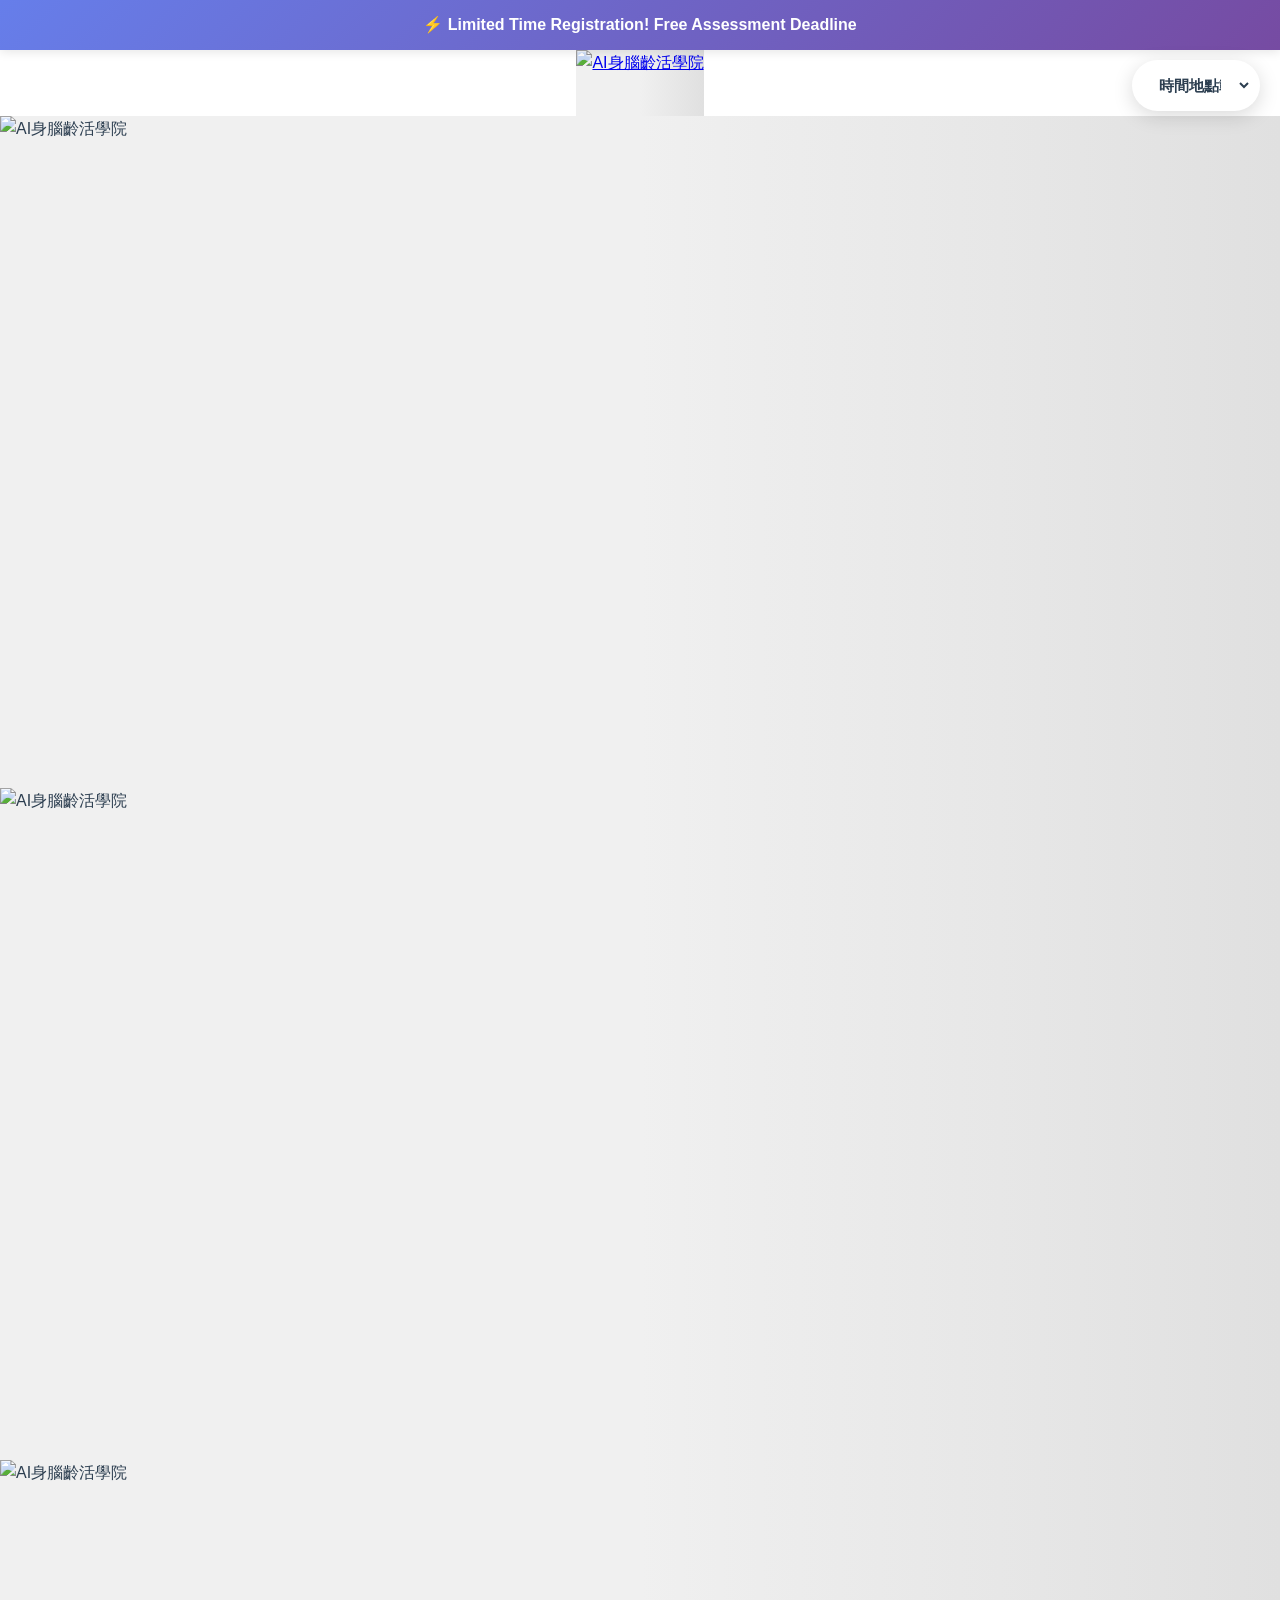
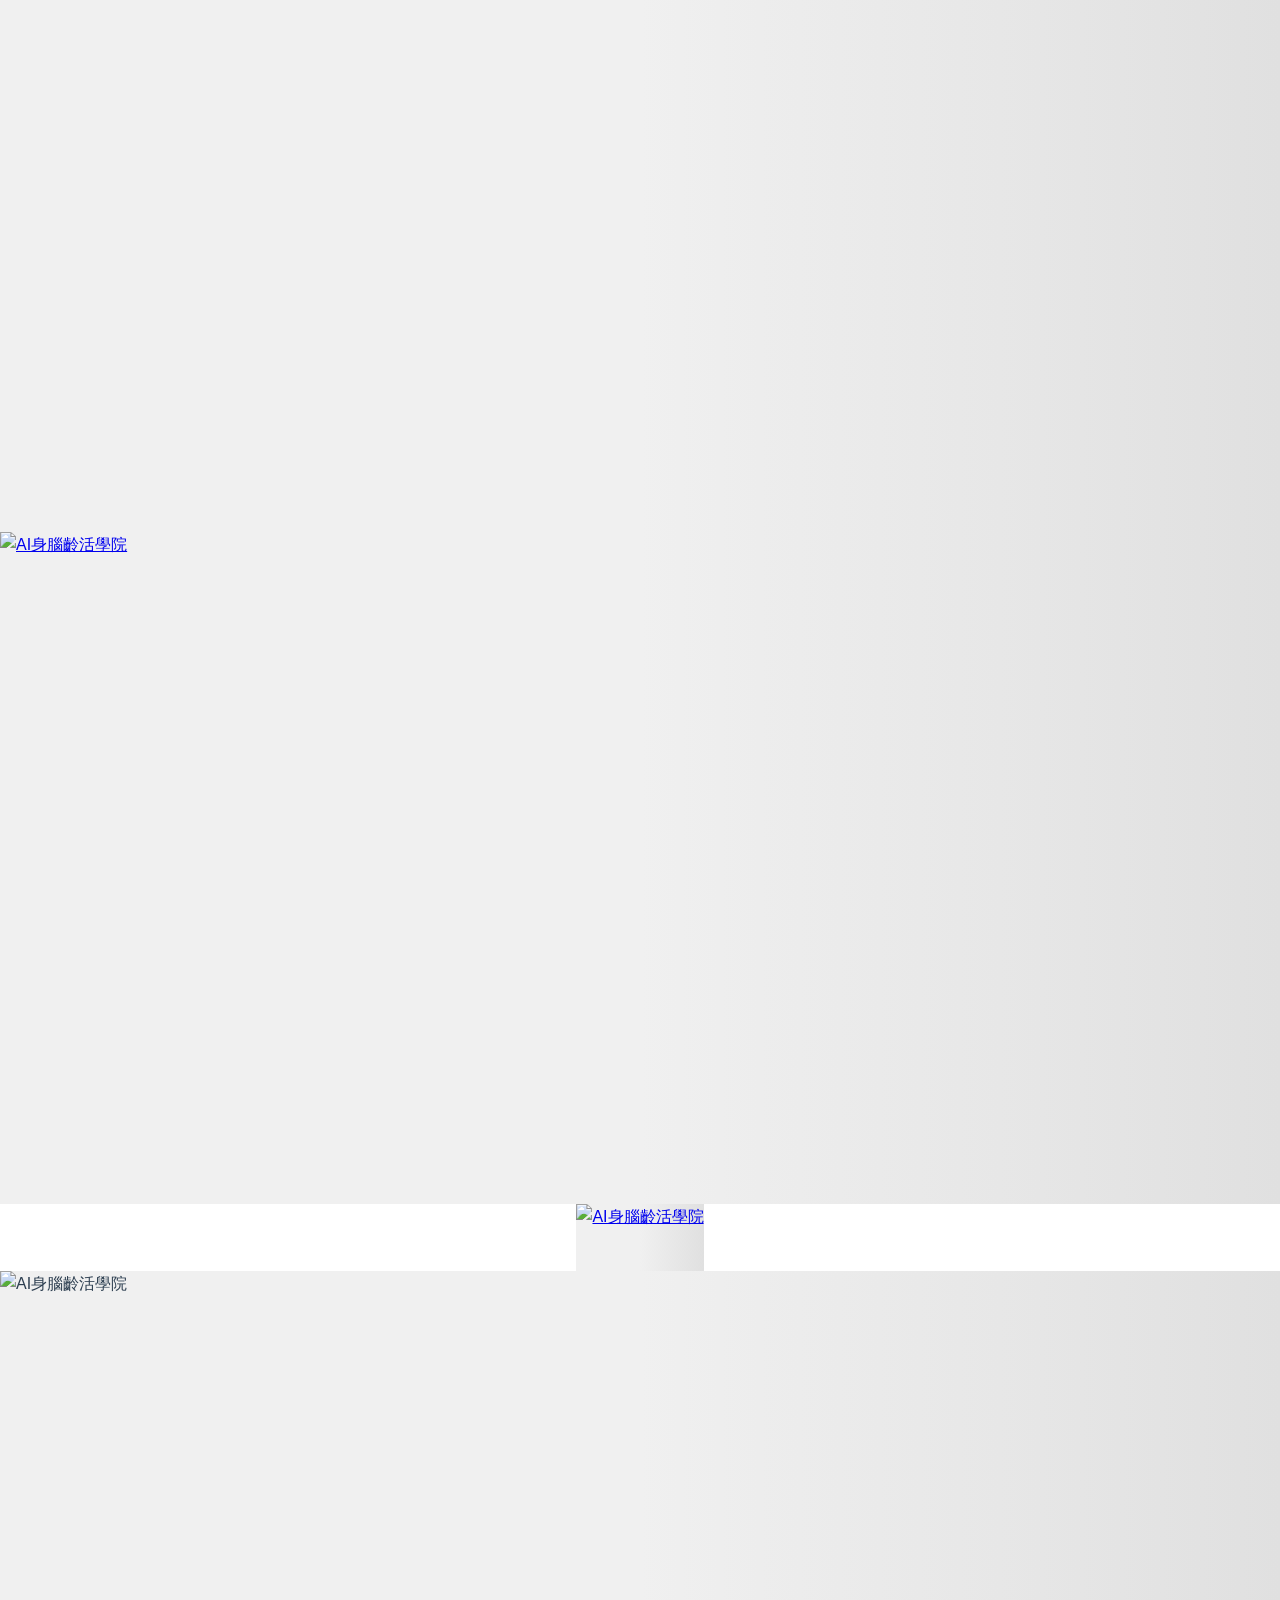
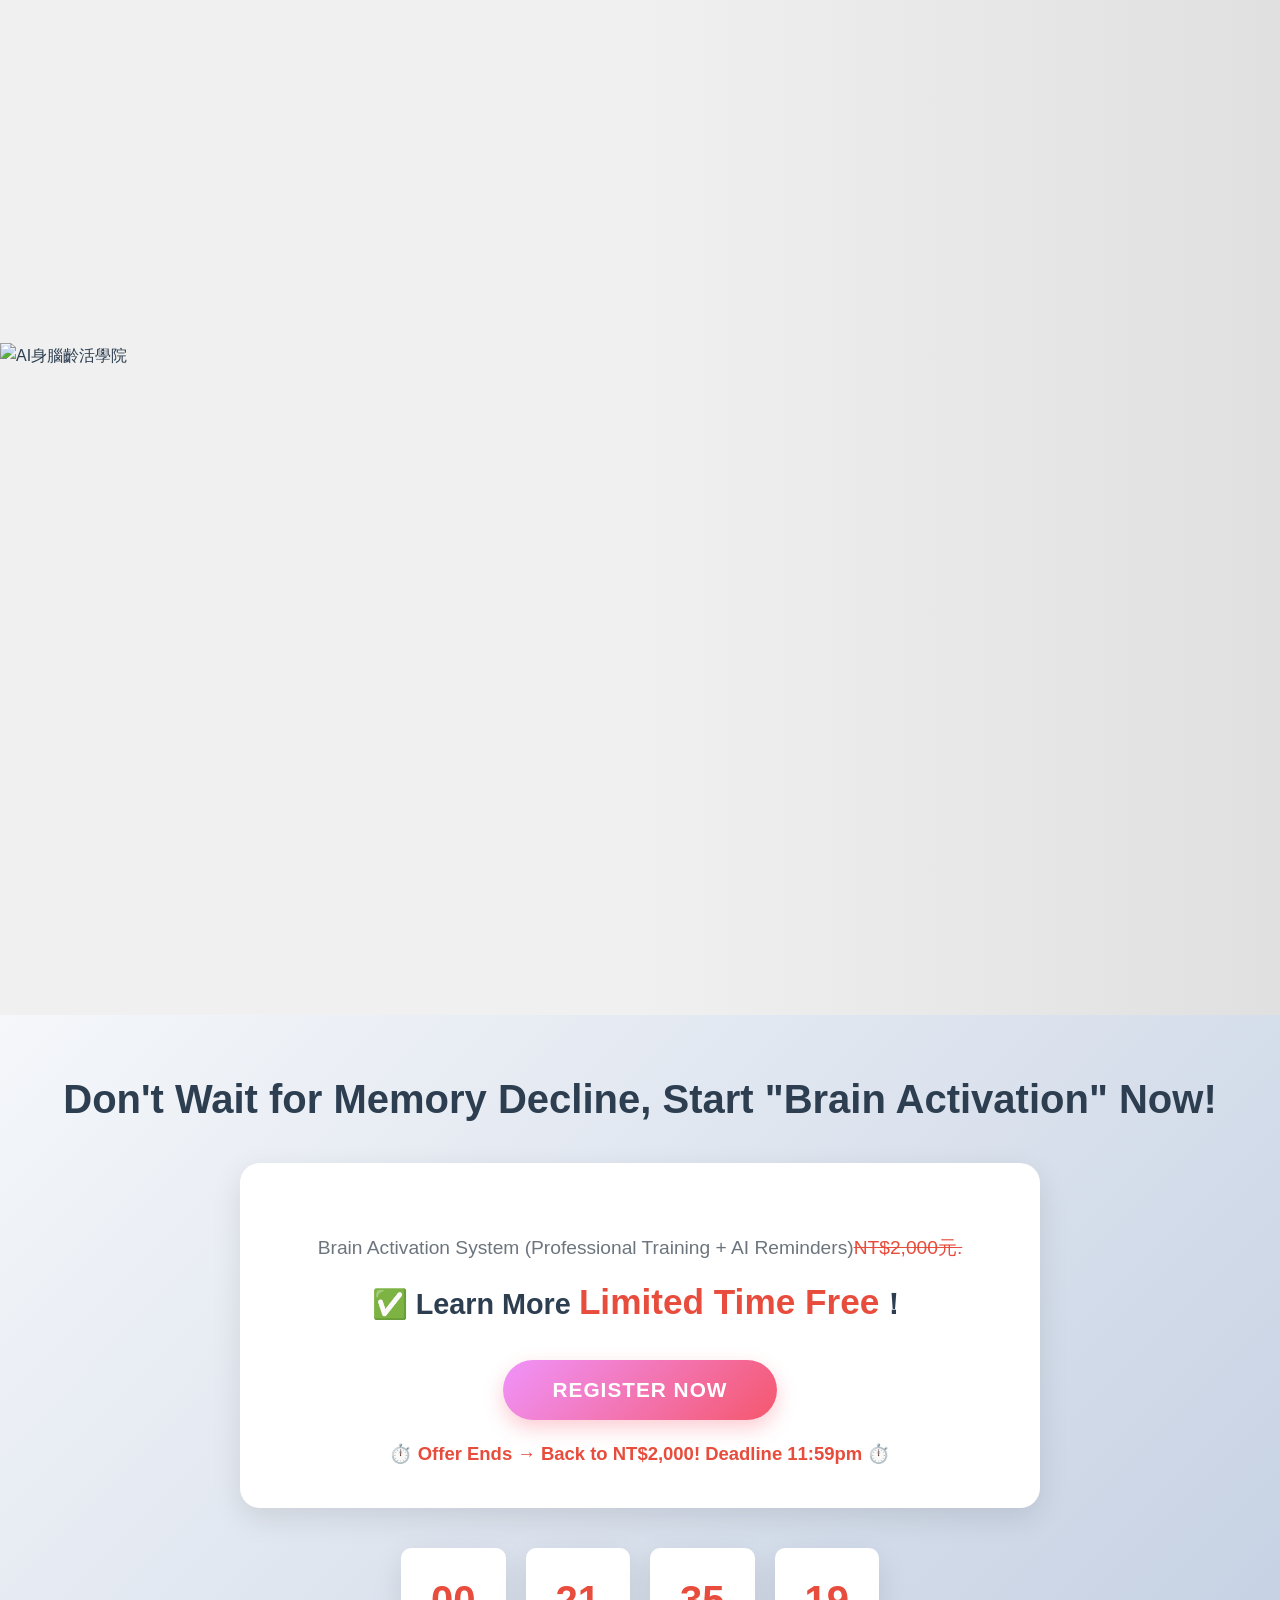
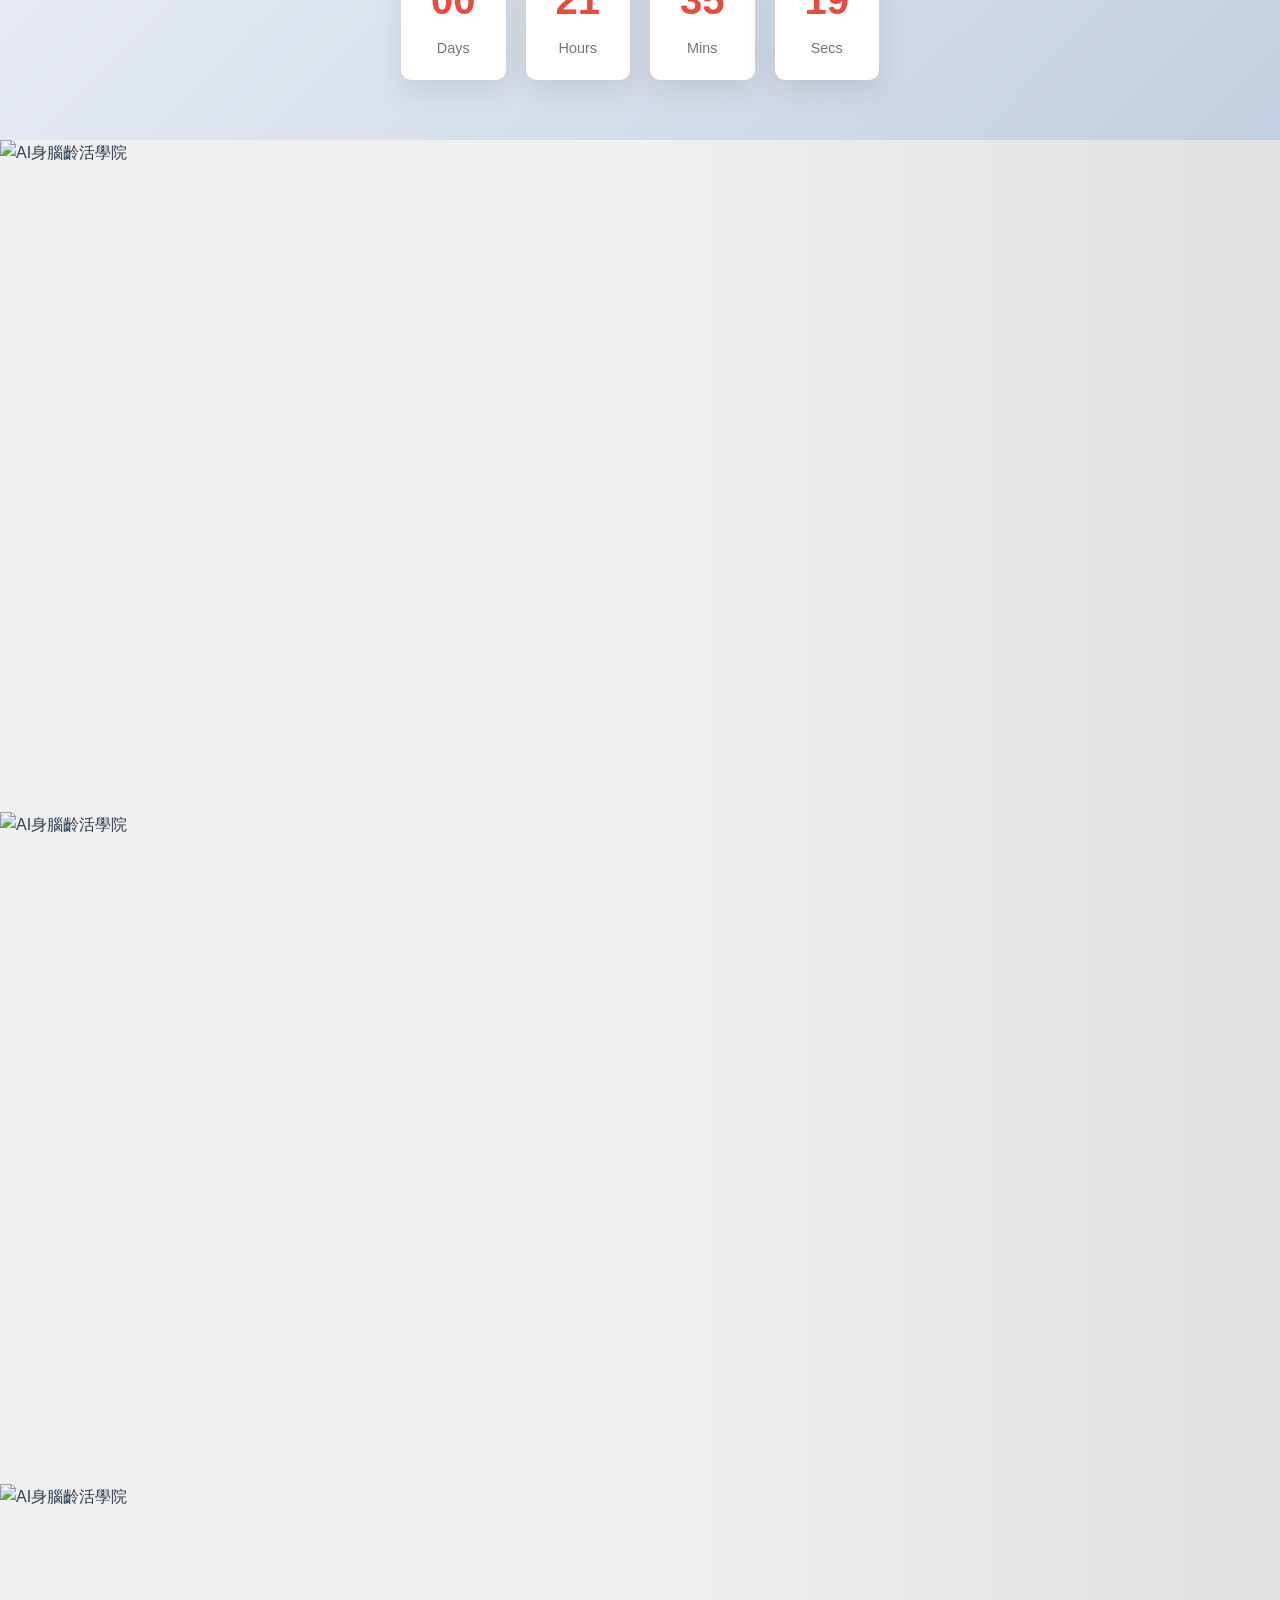
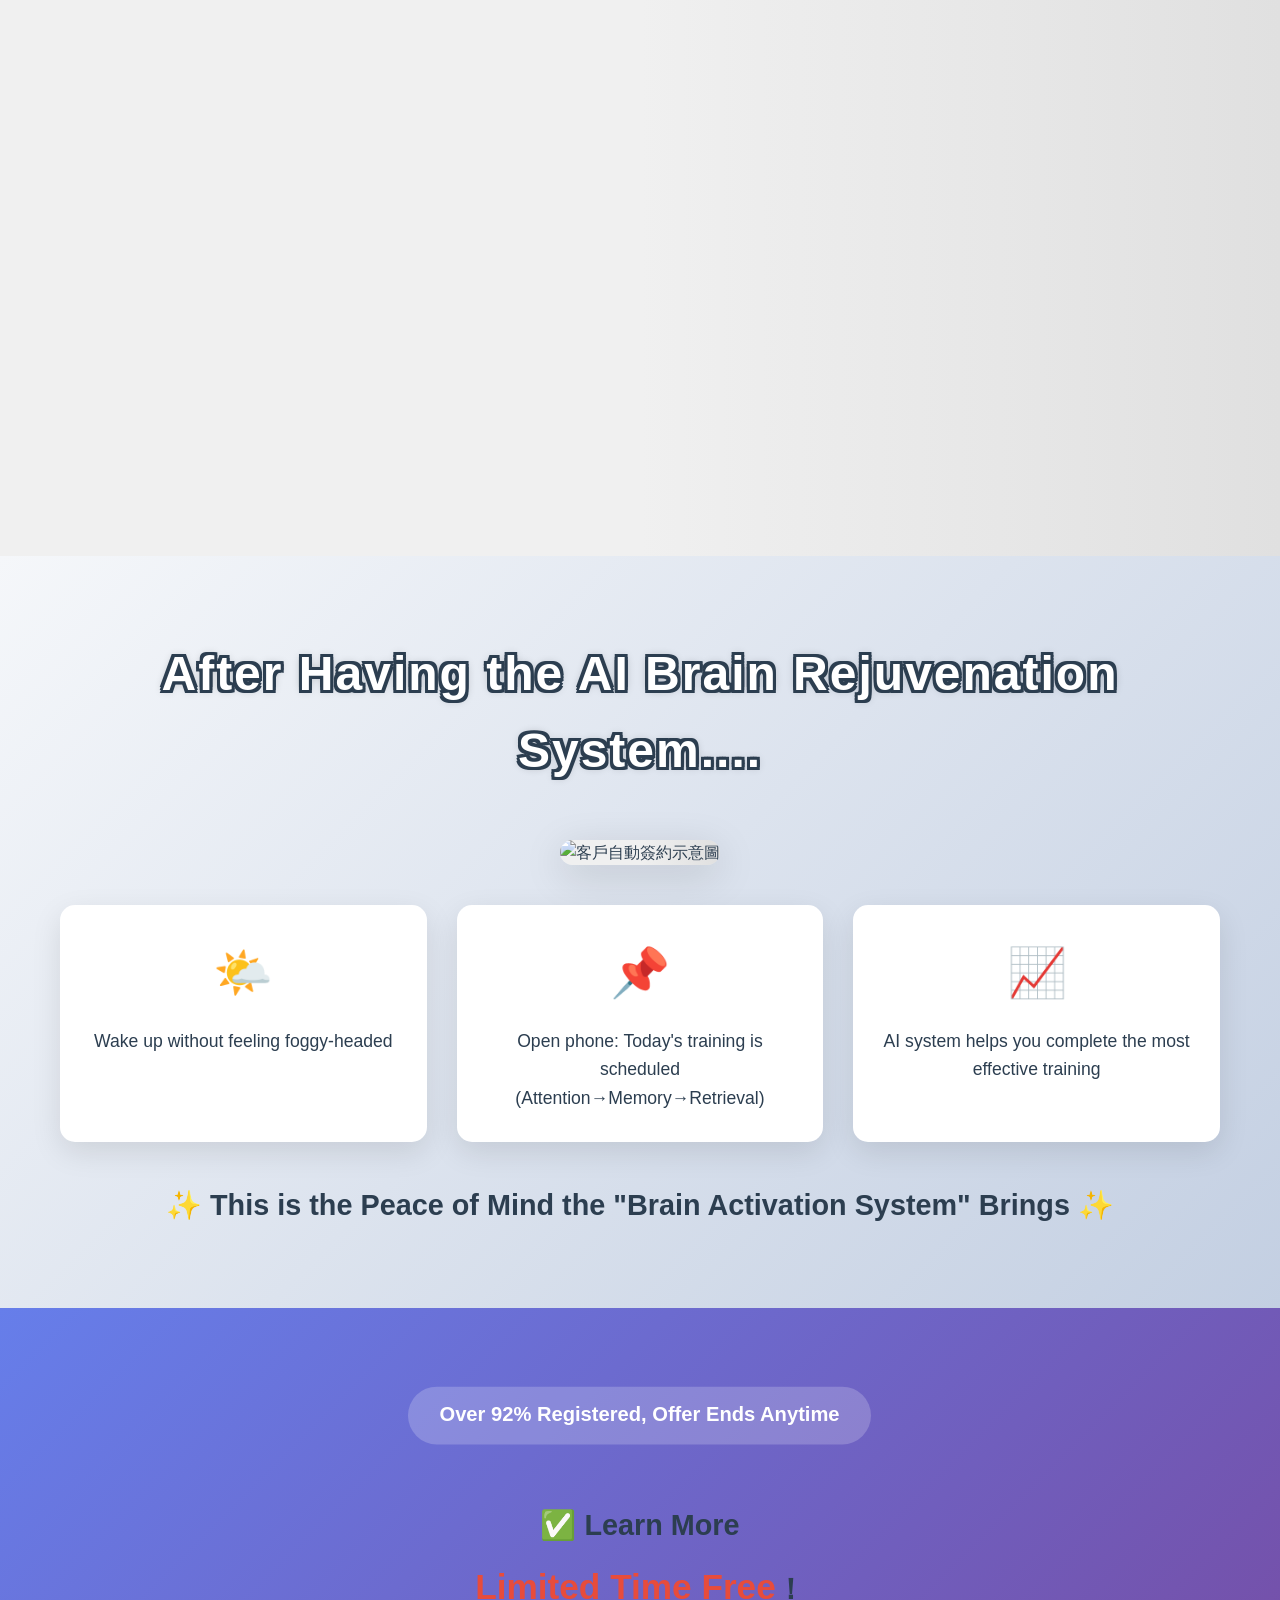
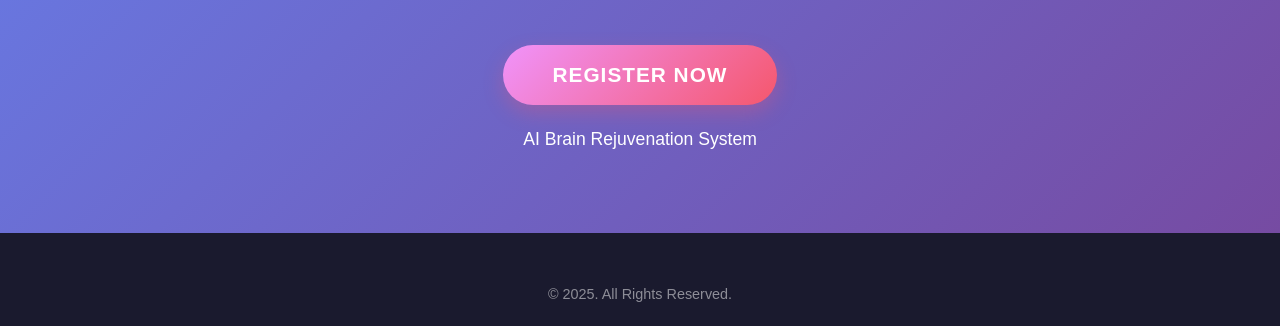
==== commit cbd91bee: "Add region validation, disabled submit state, and explicit FormData fields Co-authored-by: Cursor <c" ====
--- a/index.html
+++ b/index.html
@@ -638,12 +638,13 @@
                                 </div>
                             </div>
 
-                            <div class="form-group">
+                            <div class="form-group" id="region-form-group">
                                 <label><span data-i18n="form-region">希望評估時間地點</span> <span class="required">*</span></label>
                                 <input type="hidden" id="region" name="評估地區" required>
                                 <div id="region-cards" class="option-card-grid">
                                     <p class="option-card-message" data-i18n="form-region-loading">載入中...</p>
                                 </div>
+                                <p id="region-error" class="field-error-message" data-i18n="form-region-required" hidden>請選擇評估時間地點</p>
                                 <small style="color: #999; font-size: 0.85rem; margin-top: 5px; display: block;" data-i18n="form-region-hint">
                                     💡 地點由系統自動更新
                                 </small>
@@ -670,7 +671,7 @@
                         
                         <!-- 提交按鈕 -->
                         <div class="form-buttons">
-                            <button type="submit" id="submitBtn" class="submit-info-btn">
+                            <button type="submit" id="submitBtn" class="submit-info-btn" disabled>
                                 <span data-i18n="form-submit">📝 提交資料</span>
                             </button>
                         </div>
--- a/styles.css
+++ b/styles.css
@@ -1430,6 +1430,23 @@
     padding: 8px;
 }
 
+.form-group.field-error .option-card-grid {
+    border: 2px solid #e74c3c;
+    border-radius: 10px;
+    padding: 8px;
+    background: rgba(231, 76, 60, 0.04);
+}
+
+.field-error-message {
+    color: #e74c3c;
+    font-size: 0.85rem;
+    margin: 8px 0 0;
+}
+
+.form-group.field-error label {
+    color: #e74c3c;
+}
+
 /* 付款方式 */
 .payment-methods {
     display: flex;
@@ -1529,9 +1546,12 @@
 }
 
 .submit-info-btn:disabled {
-    opacity: 0.6;
+    opacity: 1;
     cursor: not-allowed;
     transform: none;
+    box-shadow: none;
+    background: #b8b8b8;
+    color: #f5f5f5;
 }
 
 /* 購買按鈕 */
--- a/styles.css
+++ b/styles.css
@@ -1430,6 +1430,23 @@
     padding: 8px;
 }
 
+.form-group.field-error .option-card-grid {
+    border: 2px solid #e74c3c;
+    border-radius: 10px;
+    padding: 8px;
+    background: rgba(231, 76, 60, 0.04);
+}
+
+.field-error-message {
+    color: #e74c3c;
+    font-size: 0.85rem;
+    margin: 8px 0 0;
+}
+
+.form-group.field-error label {
+    color: #e74c3c;
+}
+
 /* 付款方式 */
 .payment-methods {
     display: flex;
@@ -1529,9 +1546,12 @@
 }
 
 .submit-info-btn:disabled {
-    opacity: 0.6;
+    opacity: 1;
     cursor: not-allowed;
     transform: none;
+    box-shadow: none;
+    background: #b8b8b8;
+    color: #f5f5f5;
 }
 
 /* 購買按鈕 */
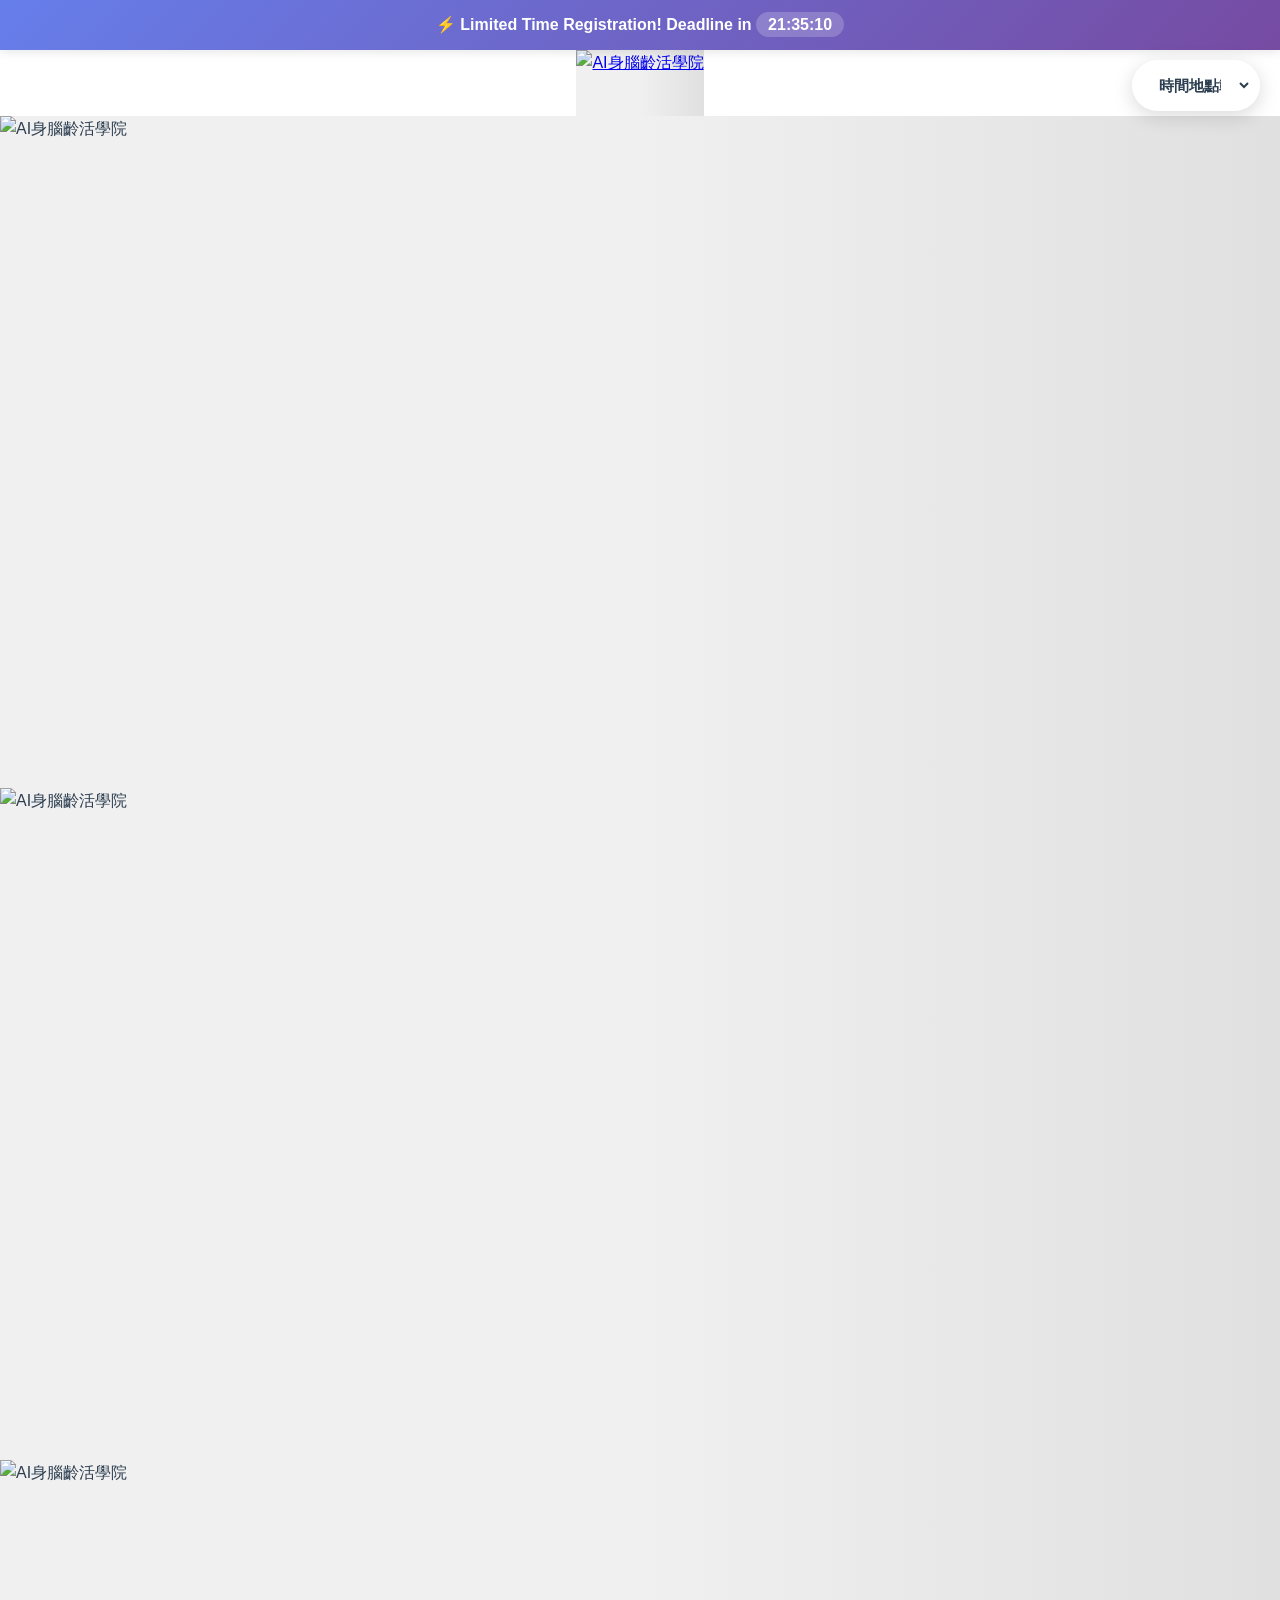
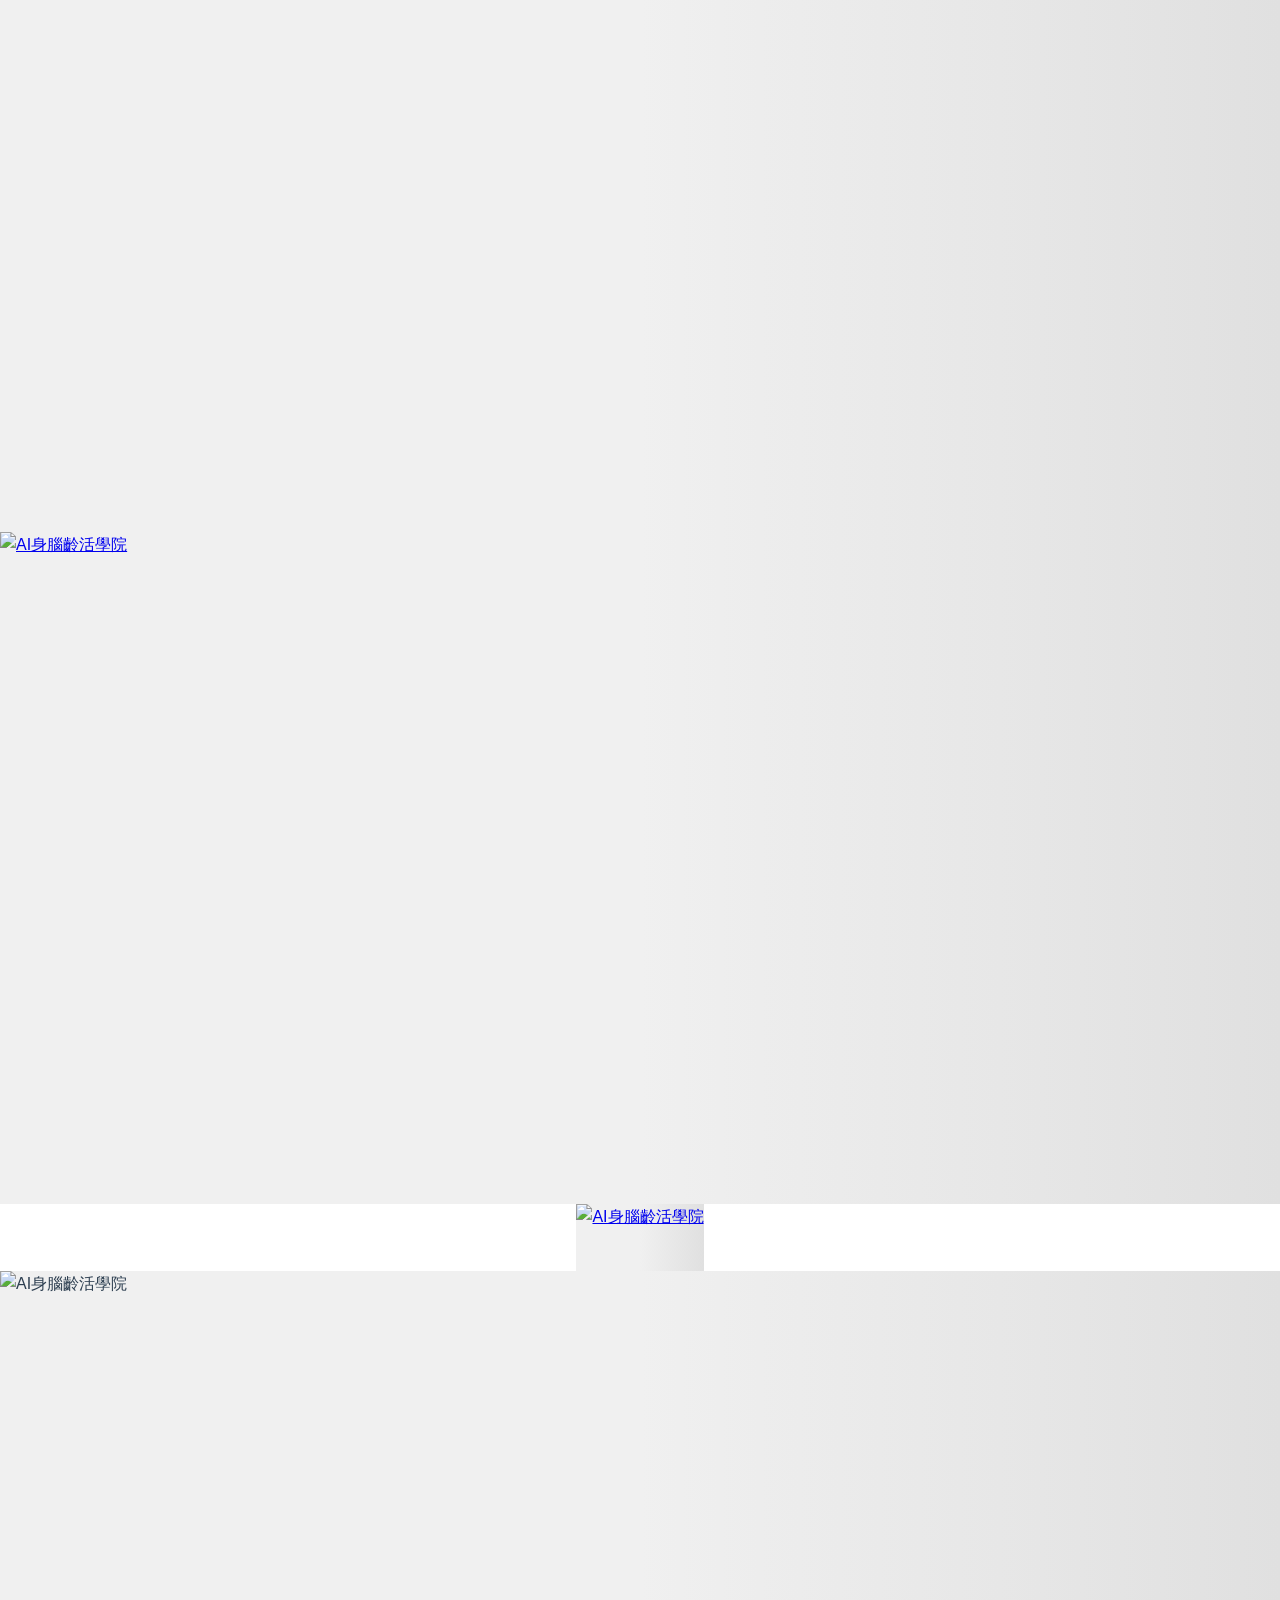
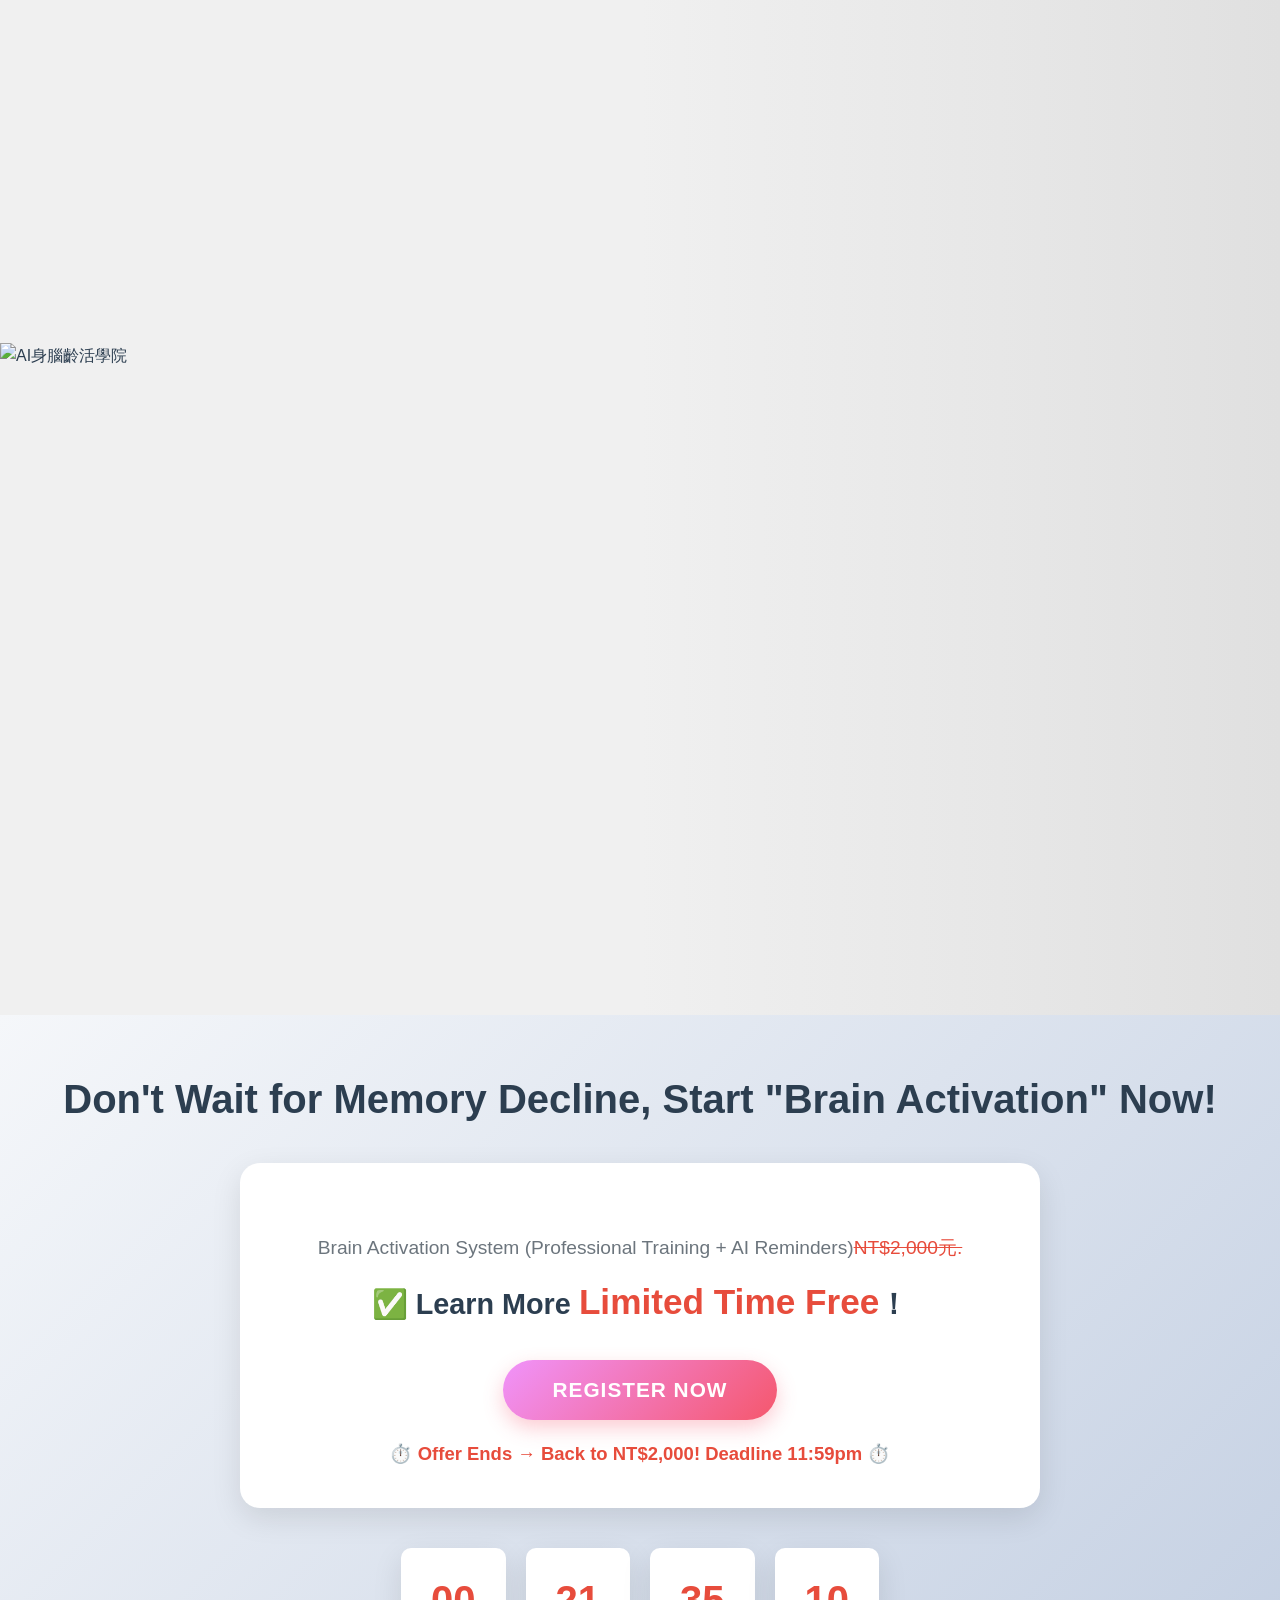
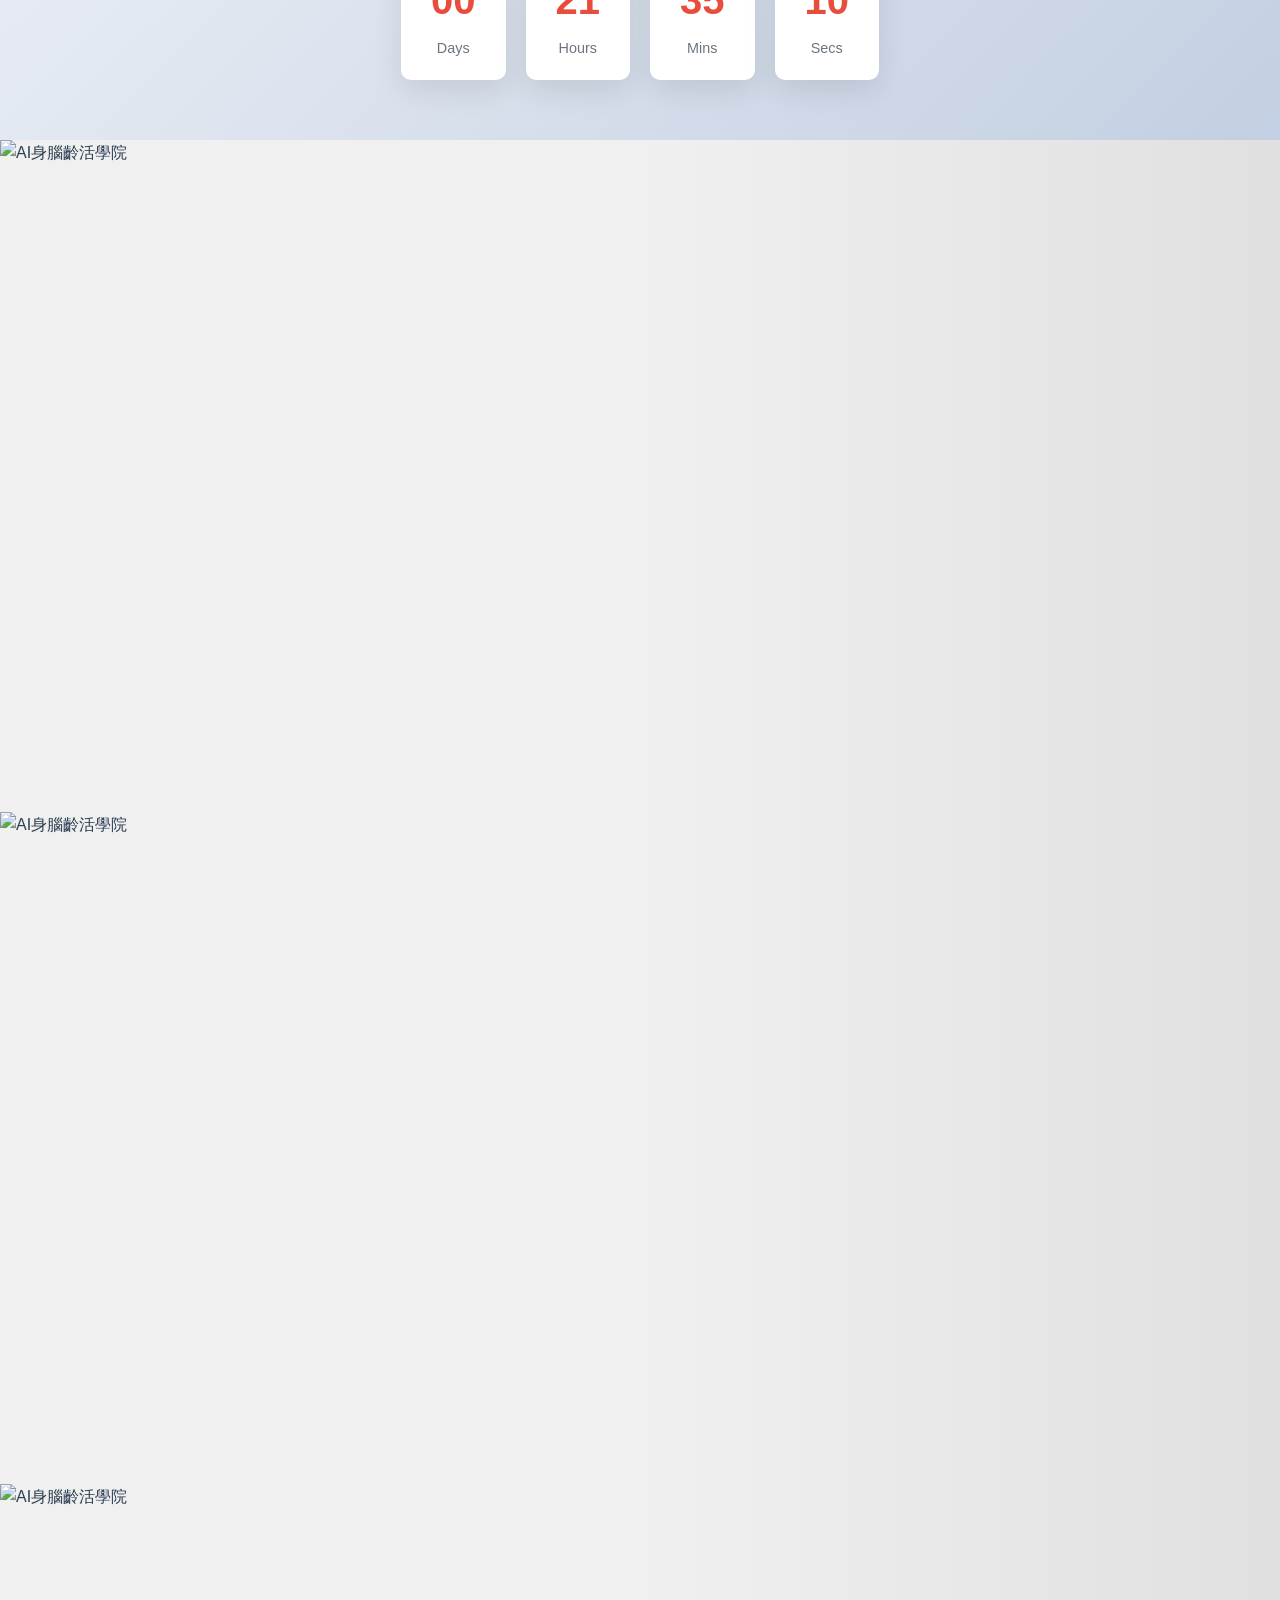
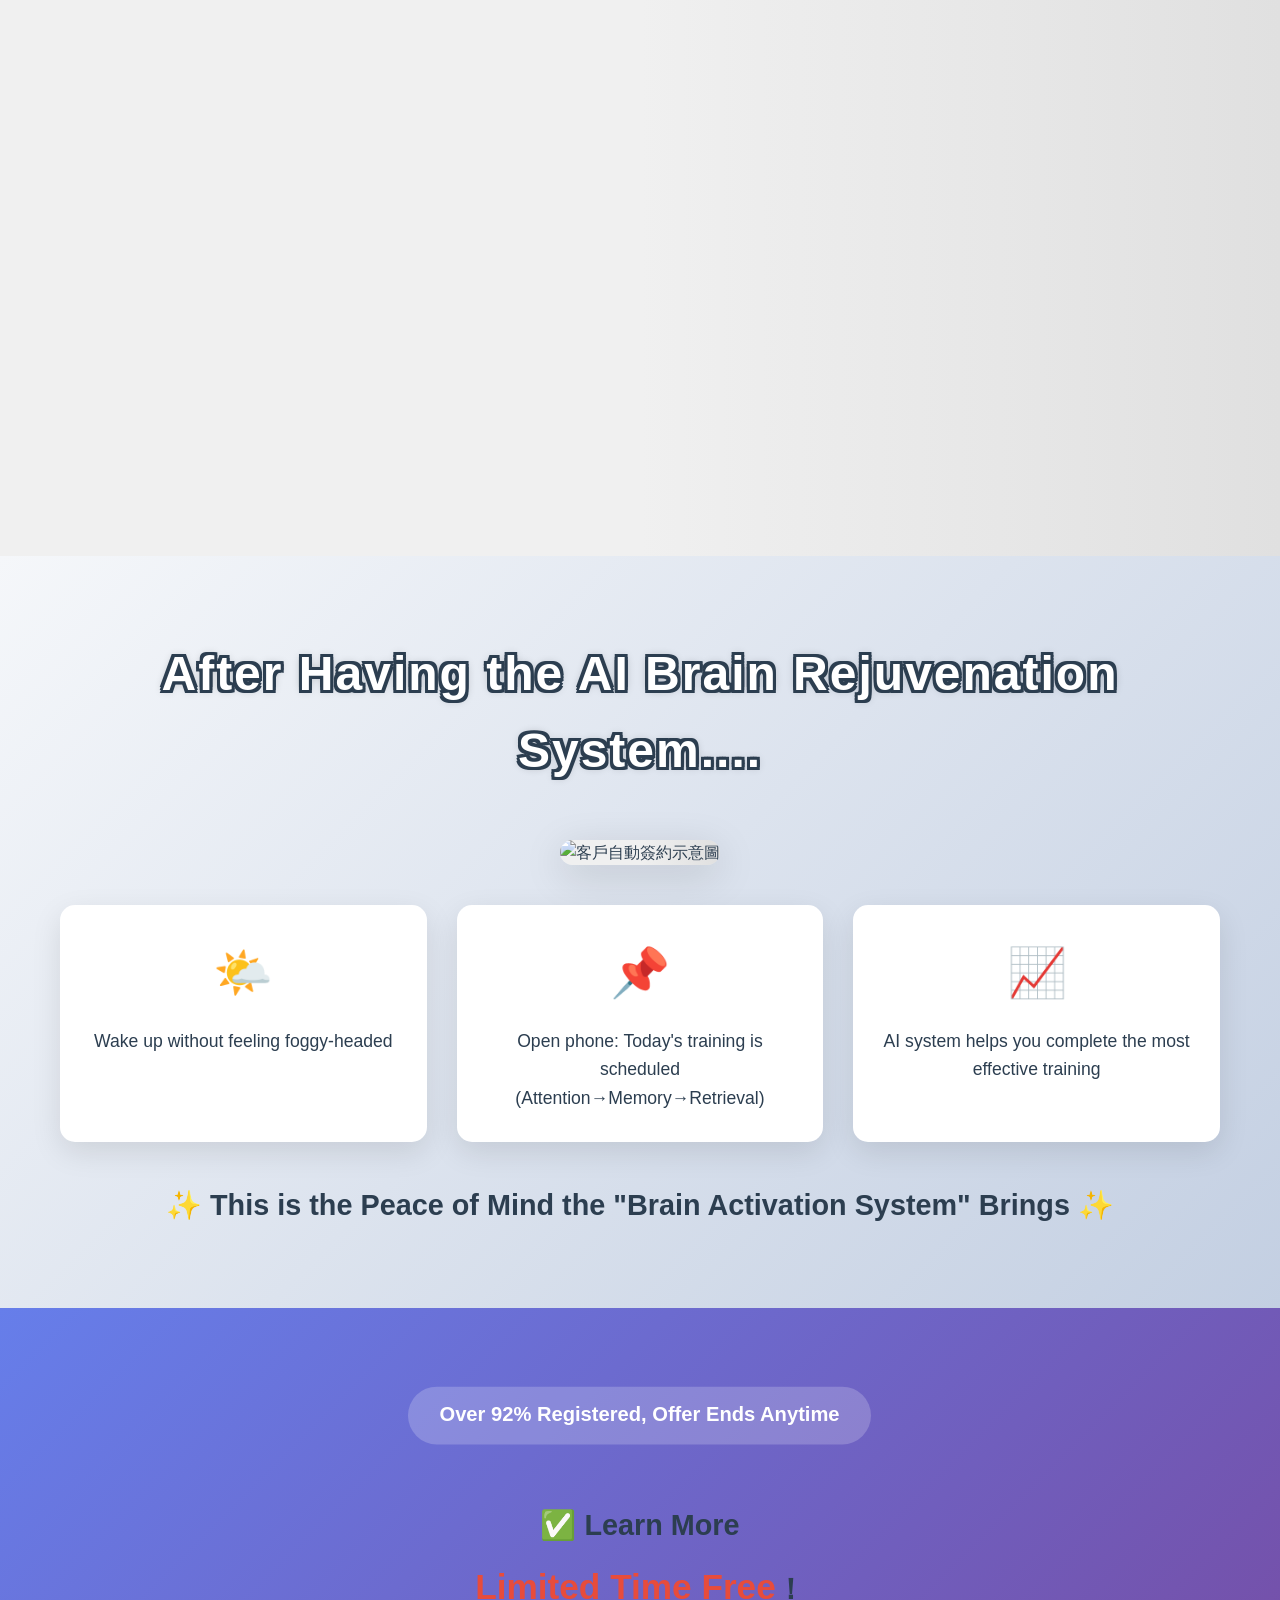
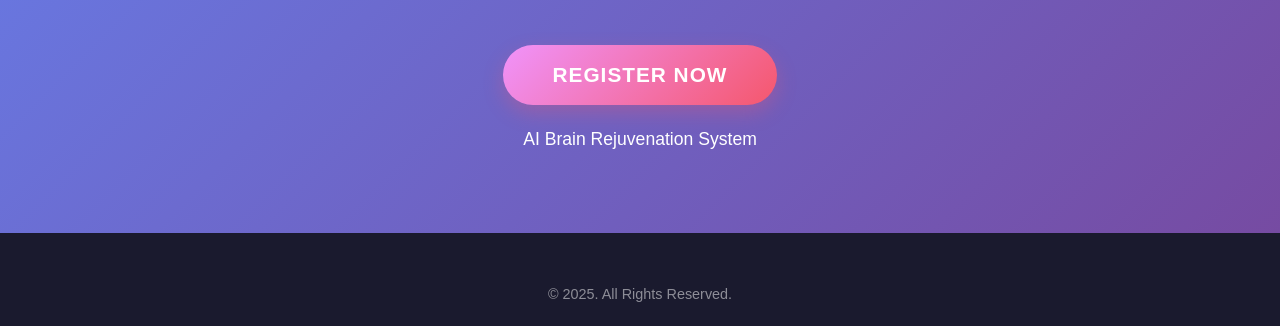
==== commit 5de4eaf2: "Update countdown banner copy and preselect first region on load Co-authored-by: Cursor <cursoragent@" ====
--- a/index.html
+++ b/index.html
@@ -64,7 +64,7 @@
     <!-- 顶部优惠倒计时横幅 -->
     <div class="top-banner">
         <div class="container">
-            <p><span data-i18n="countdown-banner-text">⚡ 限時線上報名！免費評估截止<span id="countdown-banner">15:00:00</span></p>
+            <p><span data-i18n="countdown-banner-text">⚡ 限時報名！截止時間僅剩</span> <span id="countdown-banner">15:00:00</span></p>
         </div>
     </div>
 
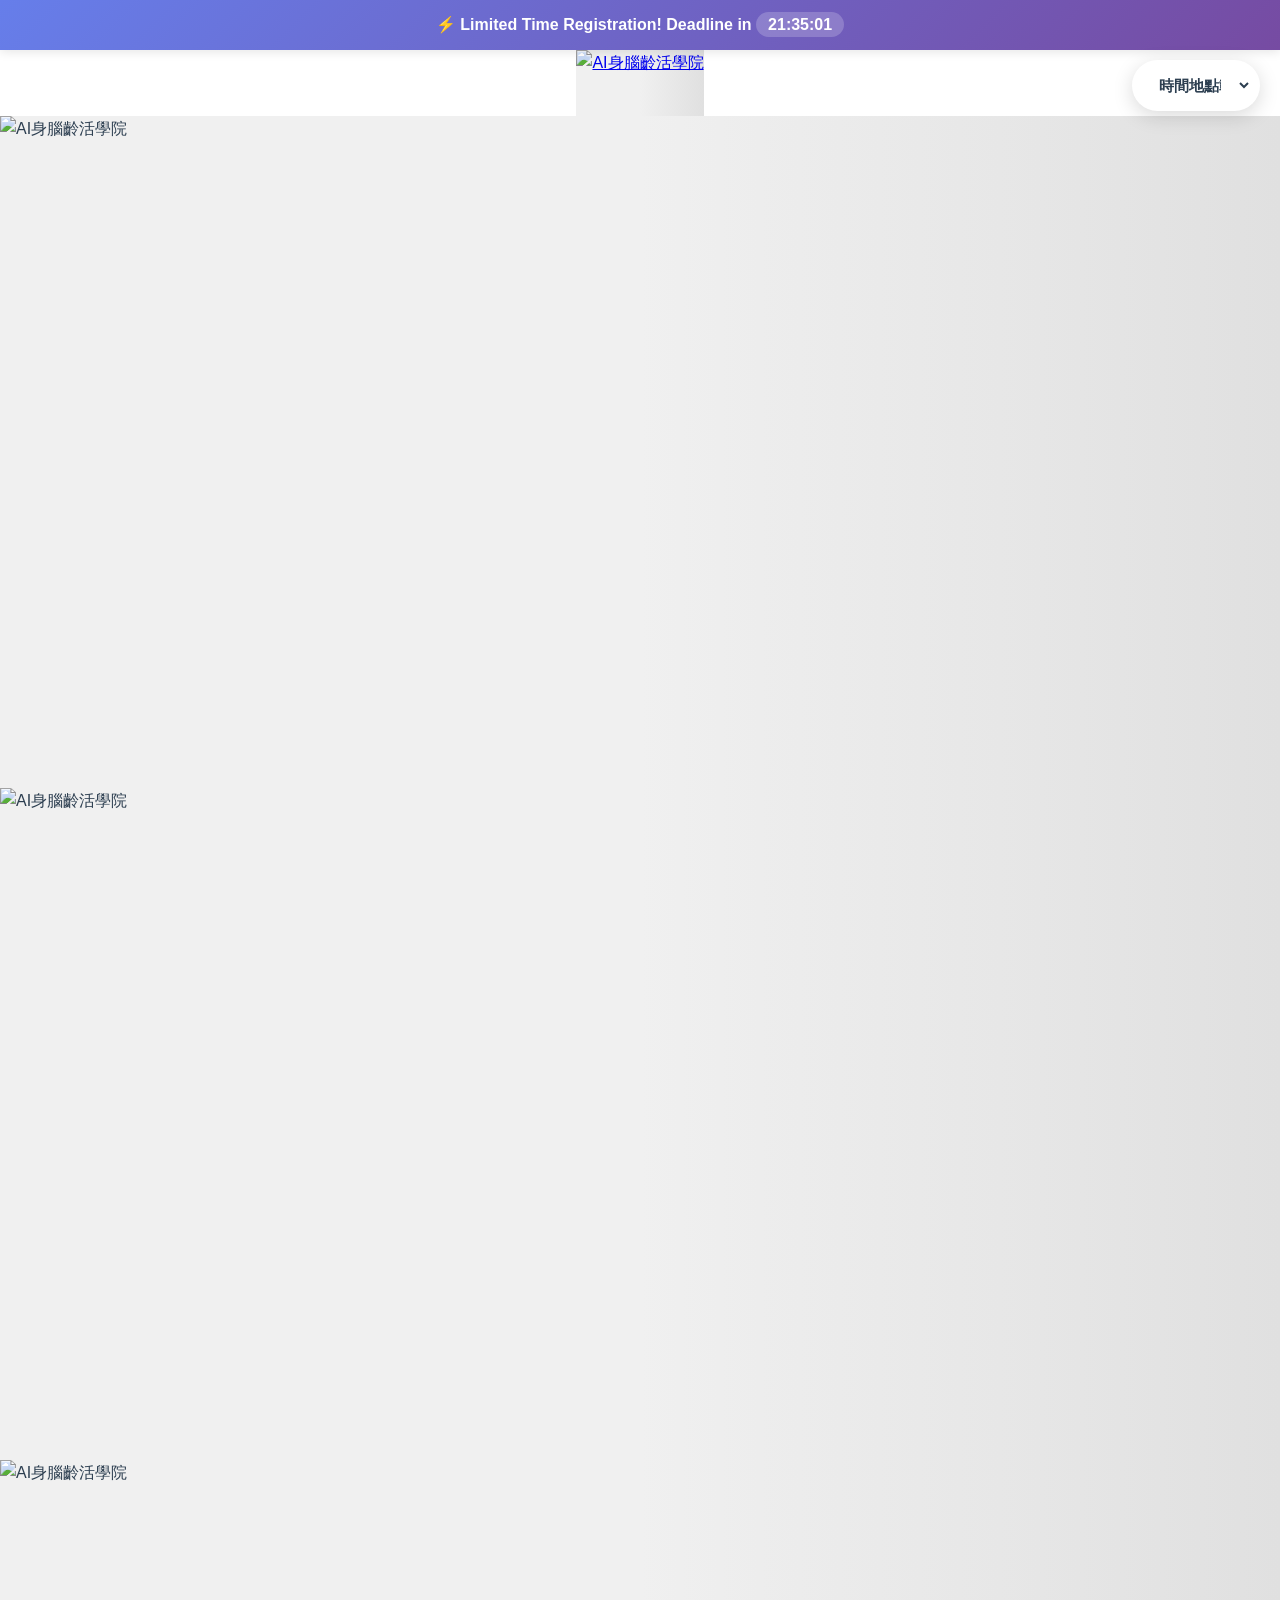
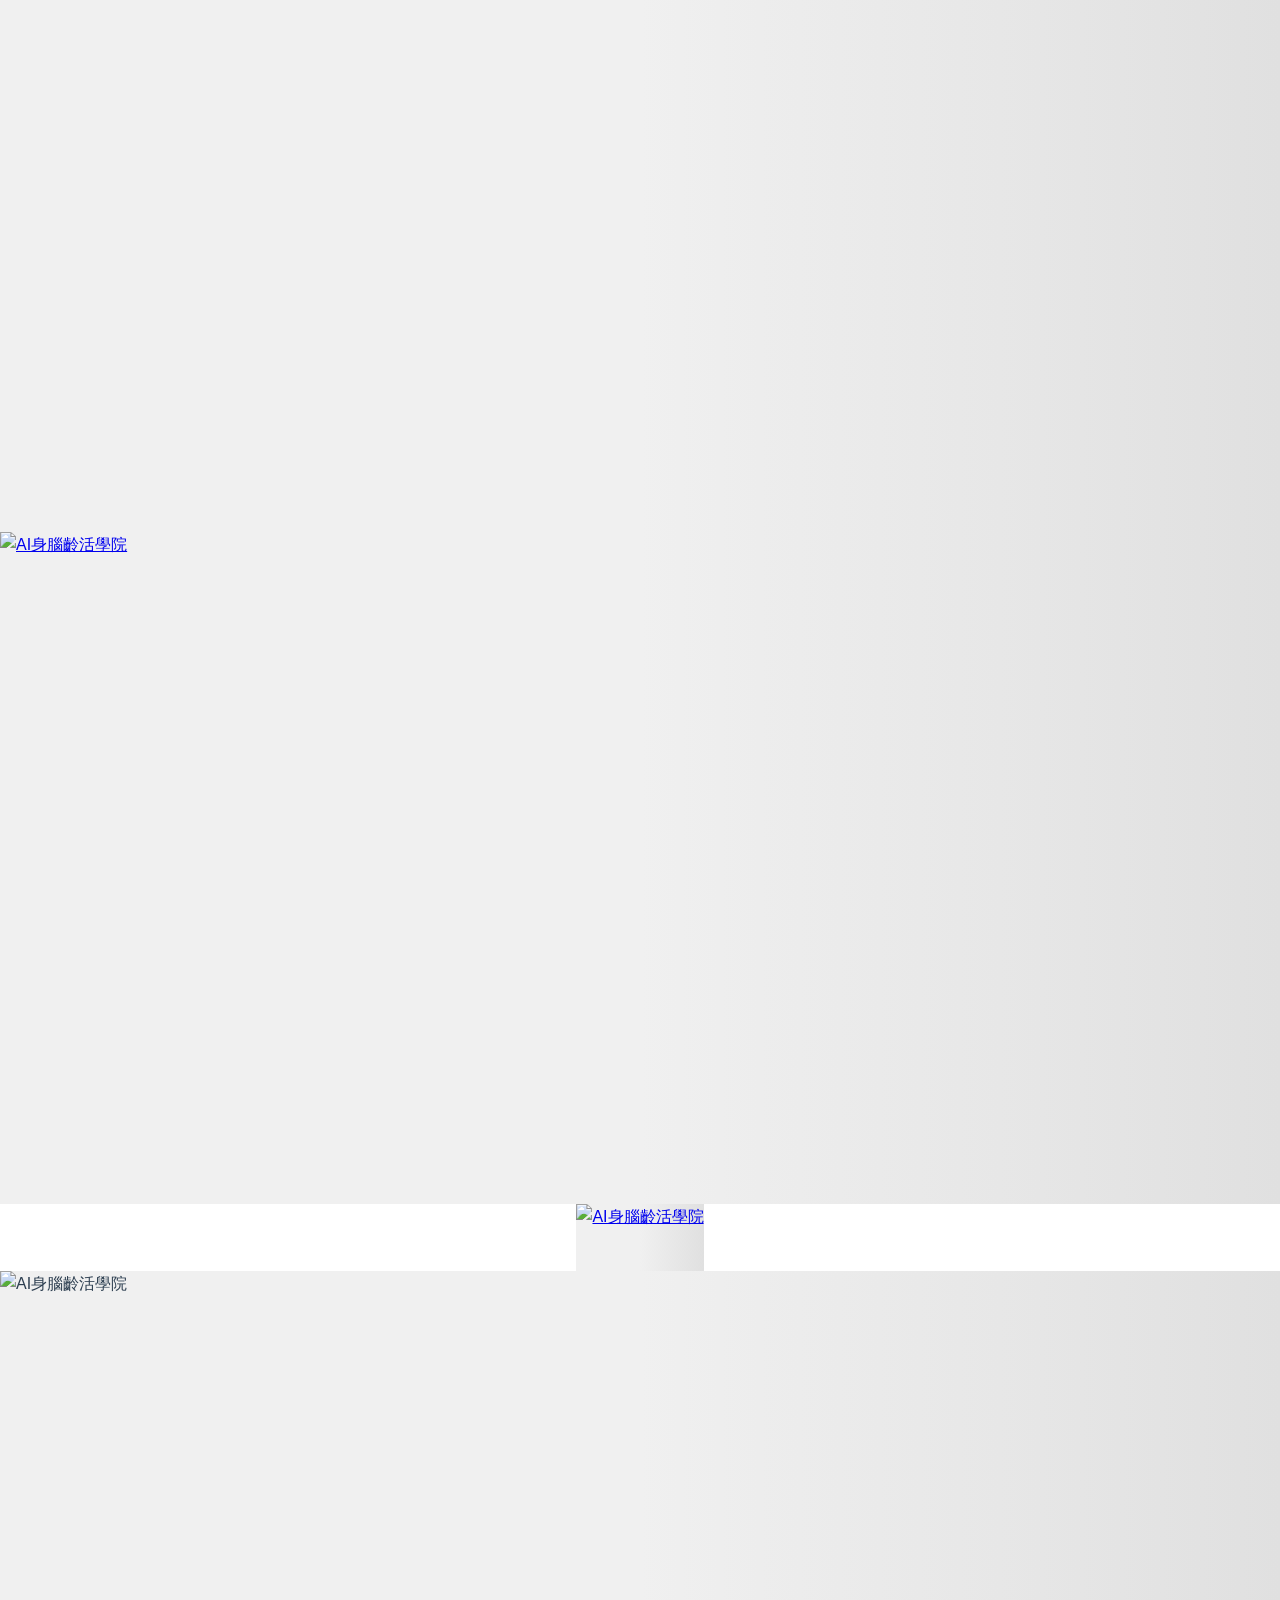
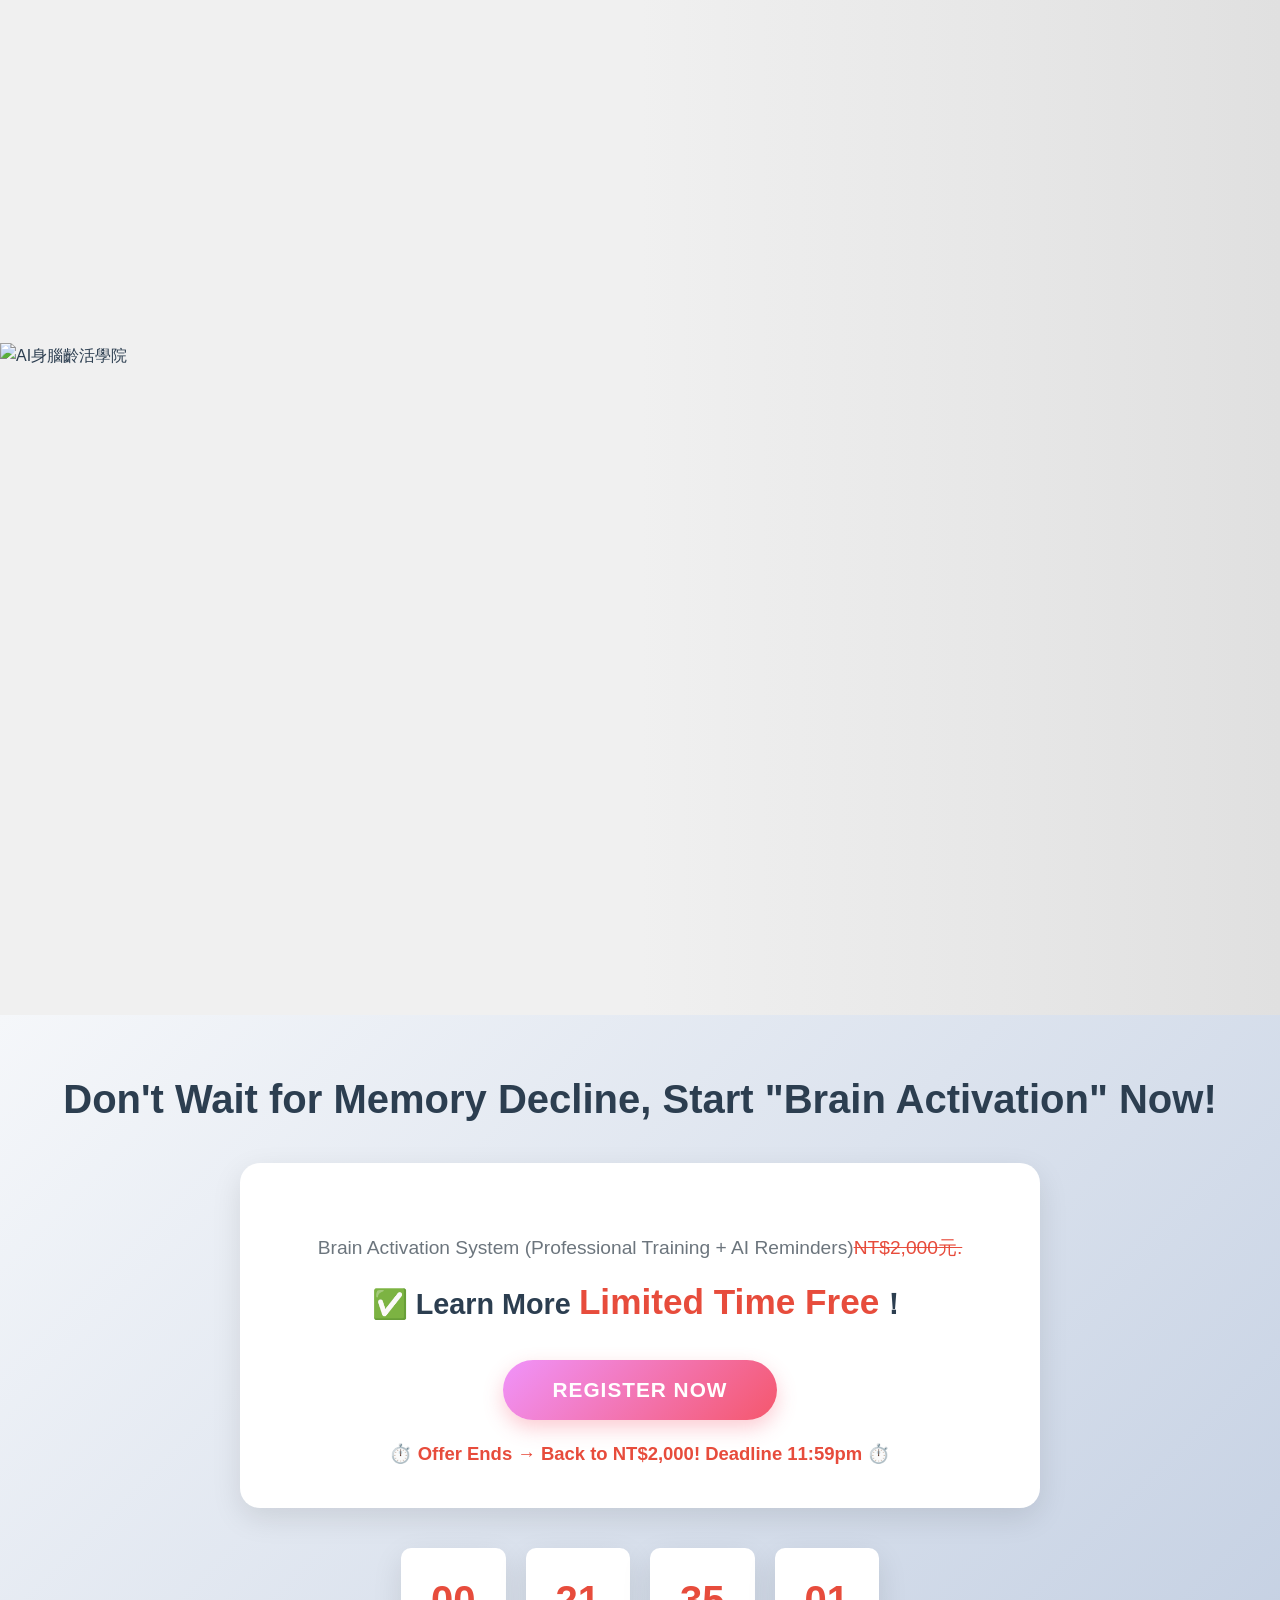
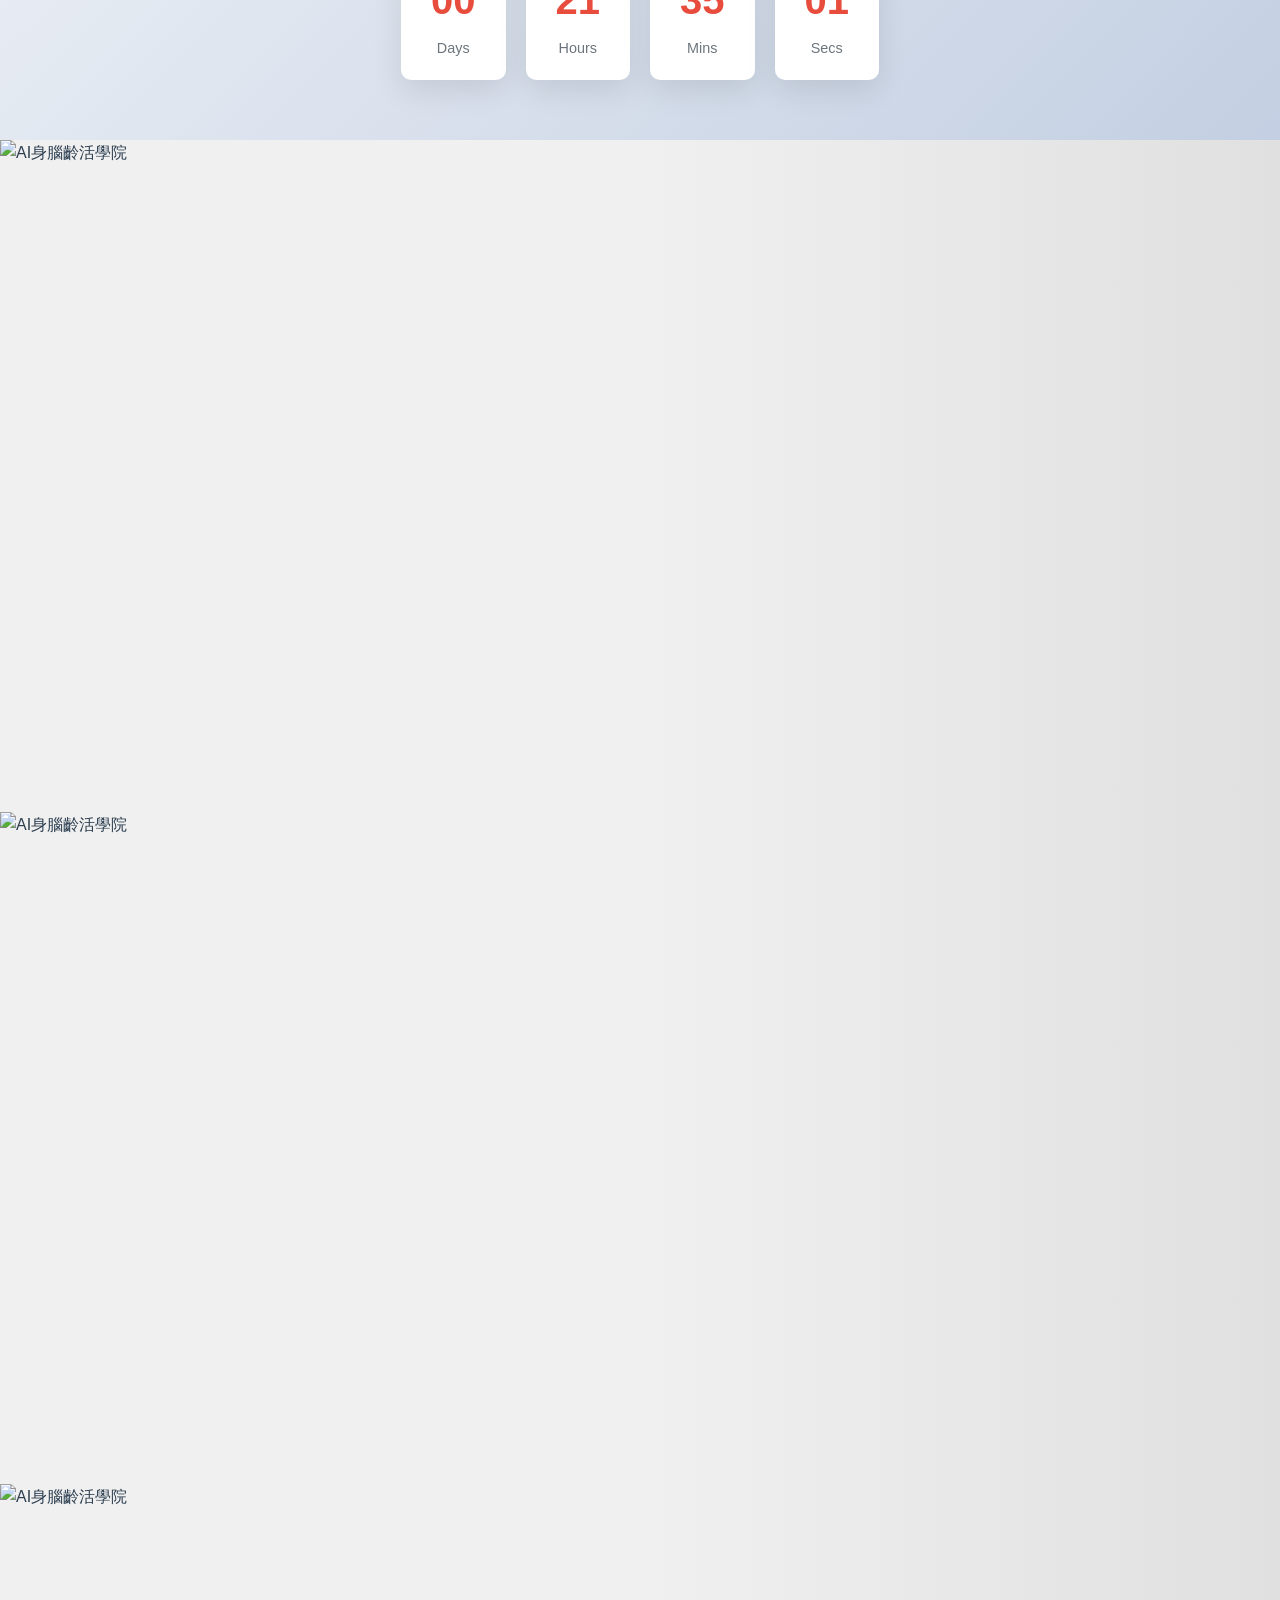
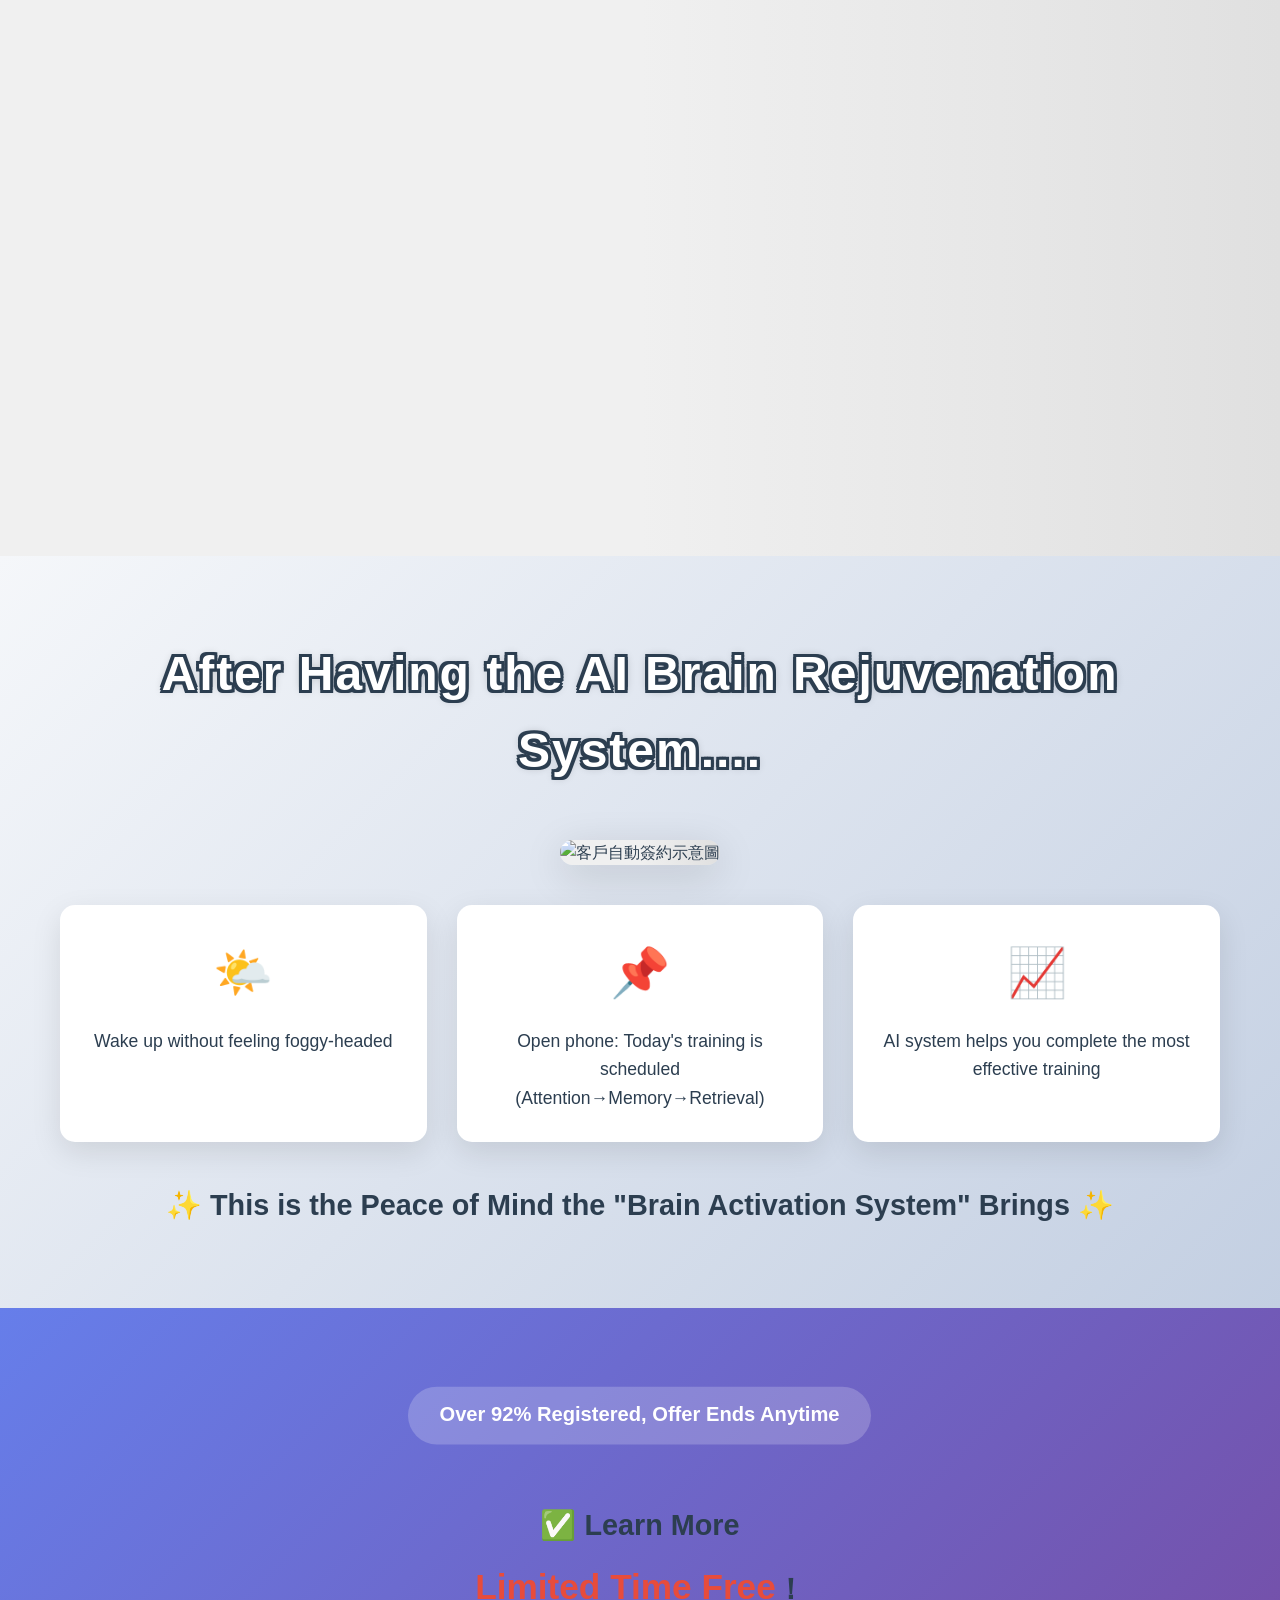
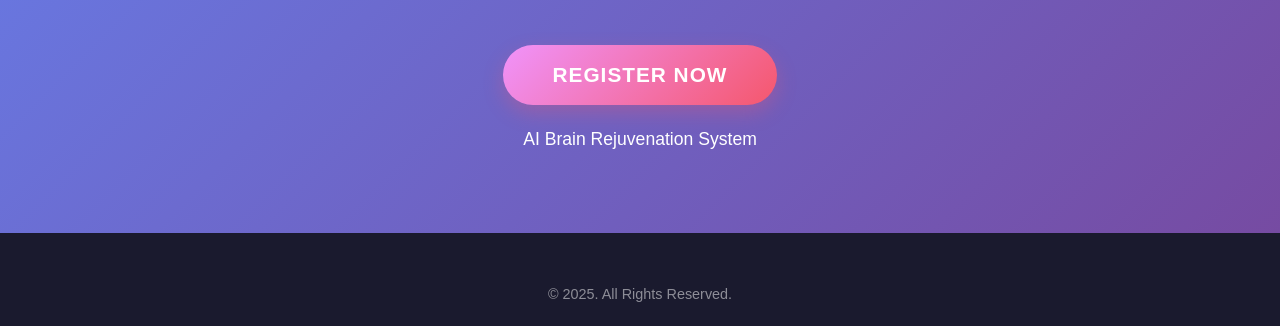
==== commit 2938a3f8: "Fix Google Sheet registration field mapping Co-authored-by: Cursor <cursoragent@cursor.com>" ====
--- a/index.html
+++ b/index.html
@@ -656,19 +656,6 @@
                                 <small style="color: #666; font-size: 0.85rem; margin-top: 5px; display: block;" data-i18n="form-line-hint">💡 提供 LINE ID 讓我們能更快速為您服務</small>
                             </div>
                         </div>
-                        <!--
-                        <div class="form-section">
-                            <label class="checkbox-label">
-                                <input type="checkbox" id="termsCheckbox" name="terms" required>
-                                <span>我同意 <a href="#" target="_blank">服務條款</a> 和 <a href="#" target="_blank">隱私政策</a></span>
-                            </label>
-                            
-                            <label class="checkbox-label">
-                                <input type="checkbox" name="newsletter">
-                                <span>訂閱最新優惠和行銷資訊</span>
-                            </label>
-                        </div> -->
-                        
                         <!-- 提交按鈕 -->
                         <div class="form-buttons">
                             <button type="submit" id="submitBtn" class="submit-info-btn" disabled>
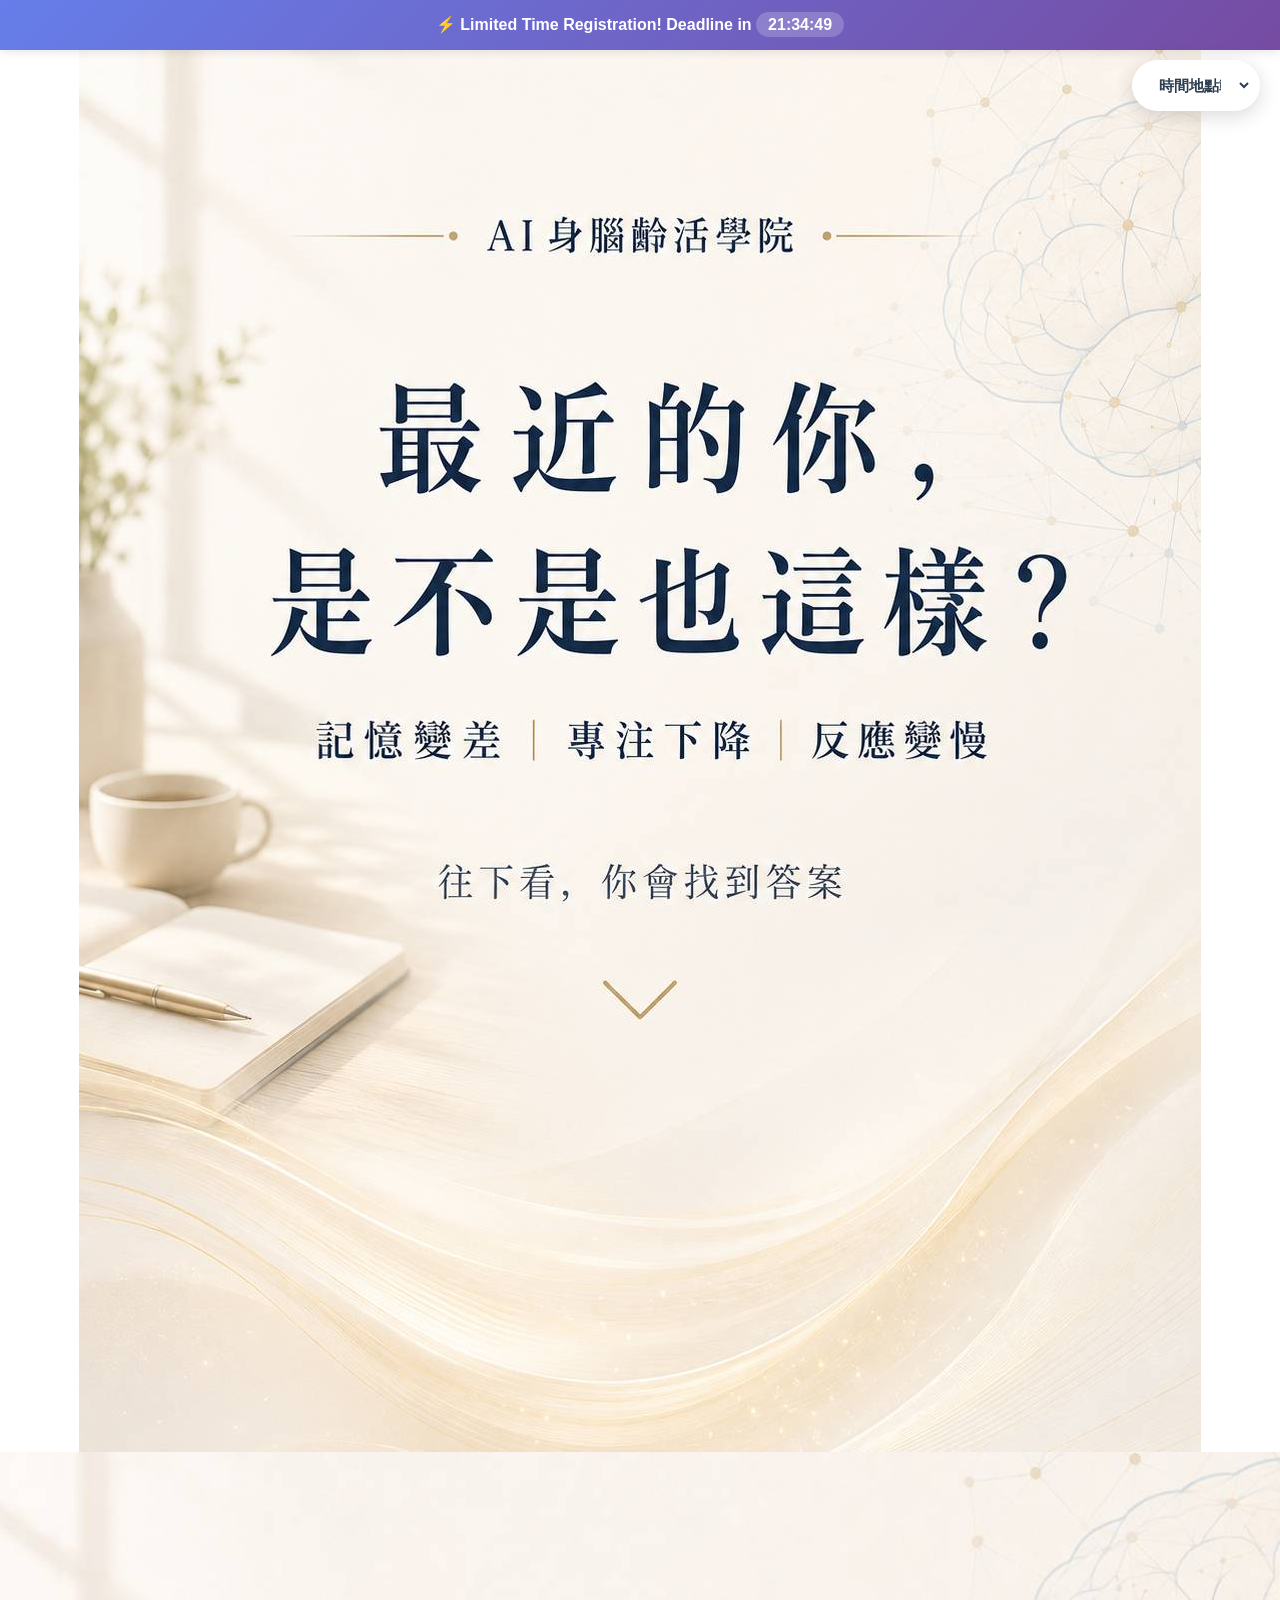
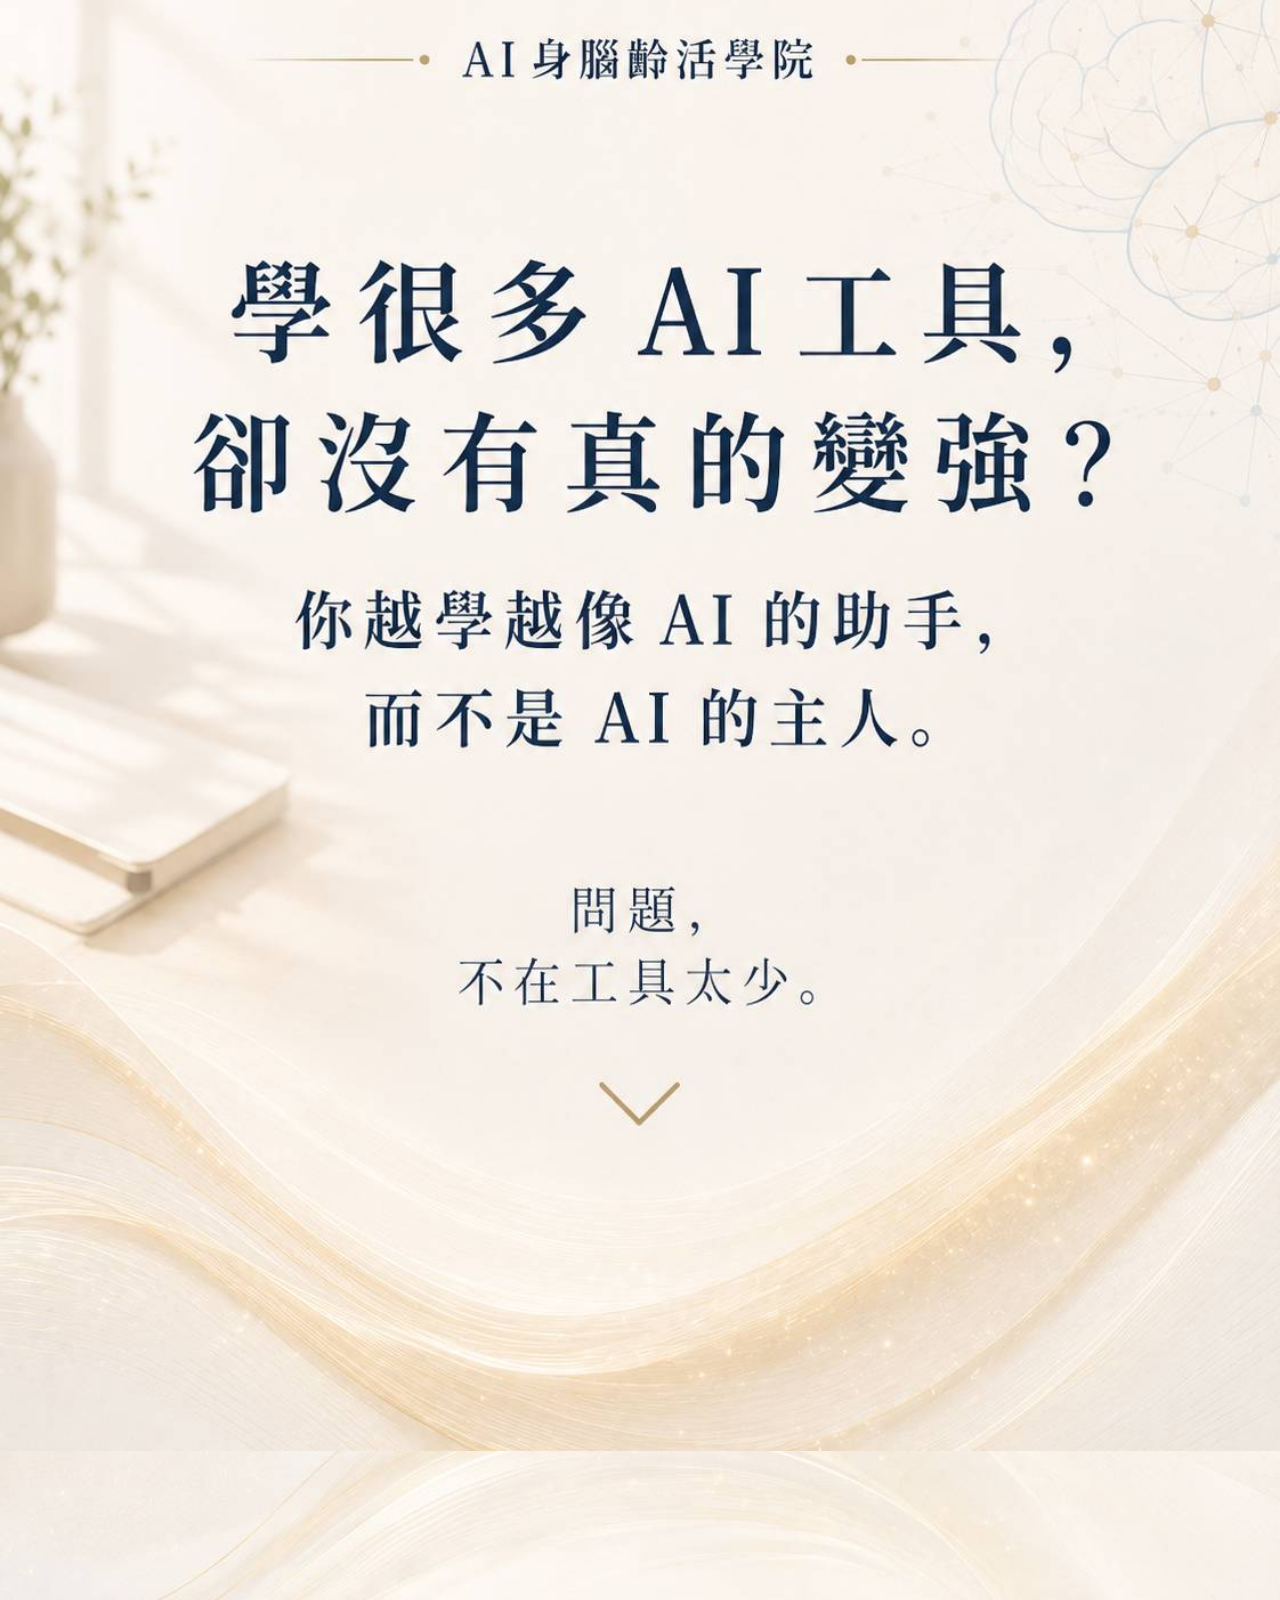
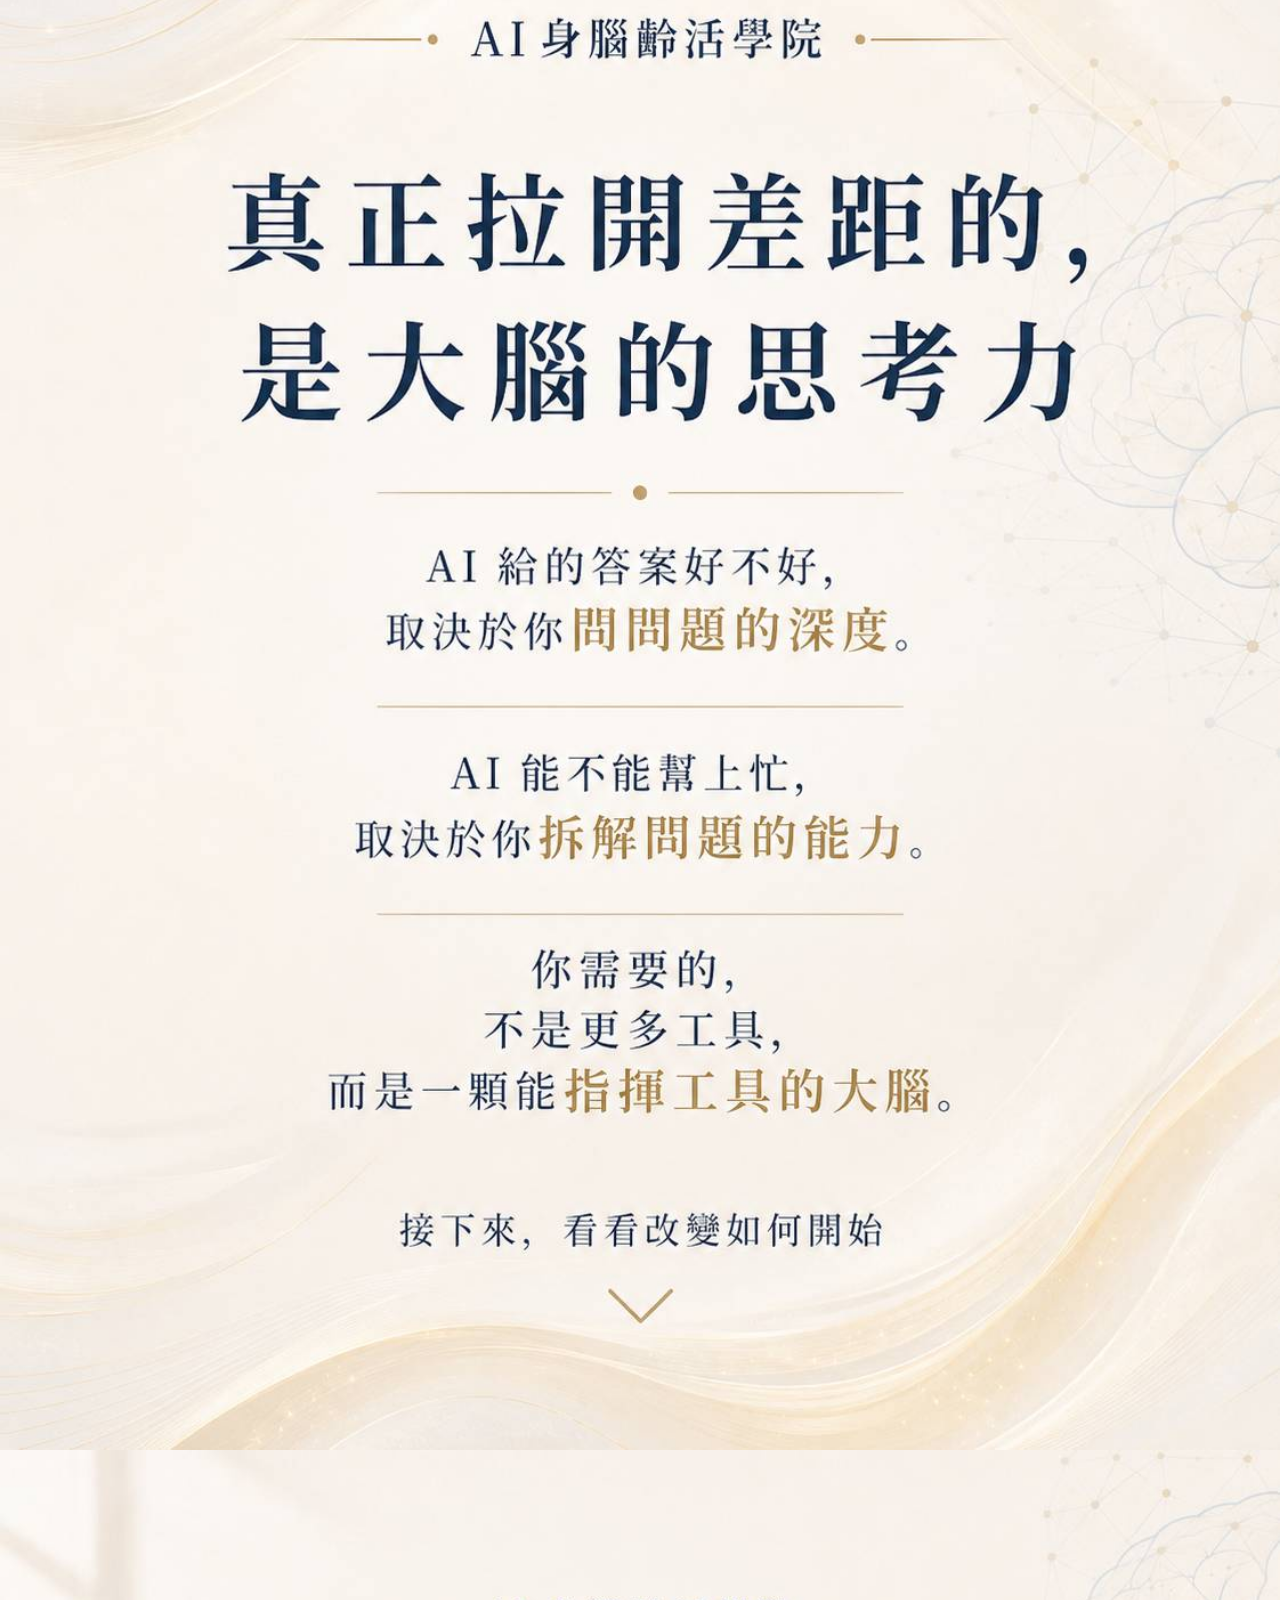
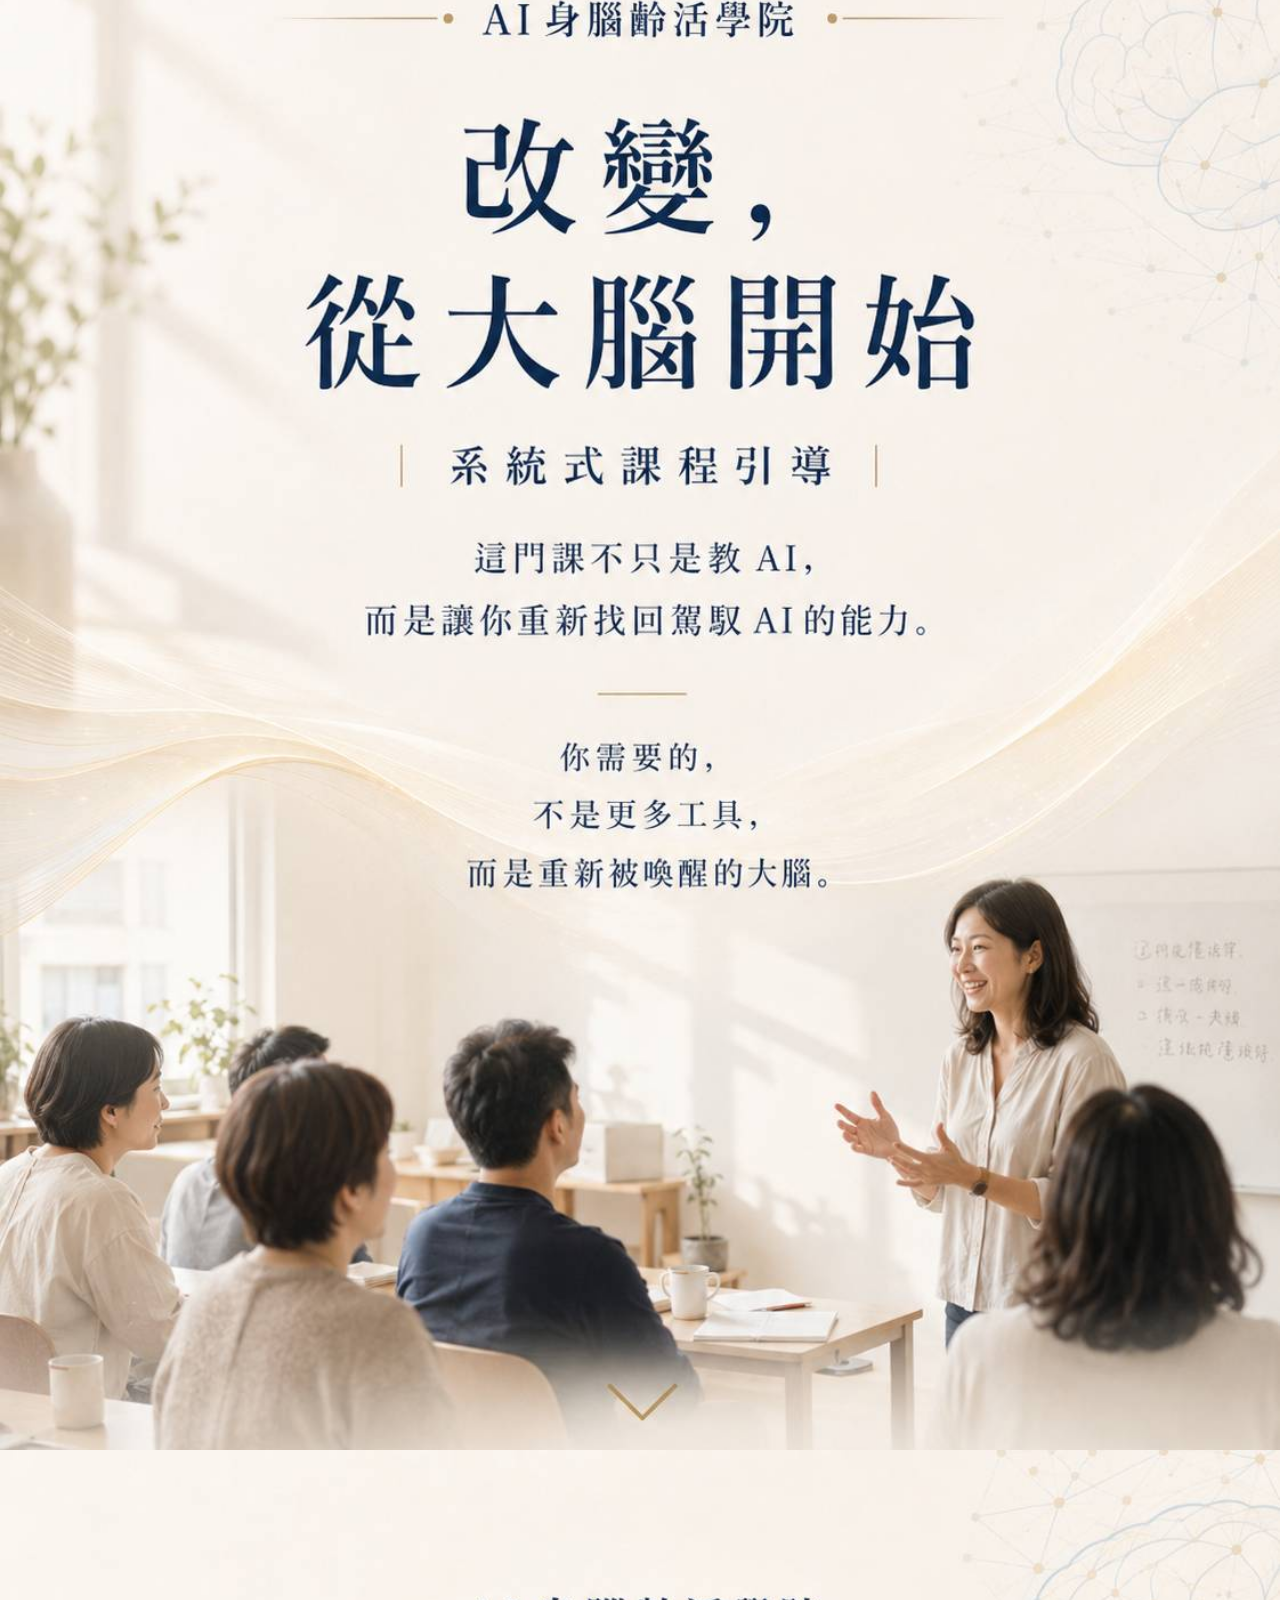
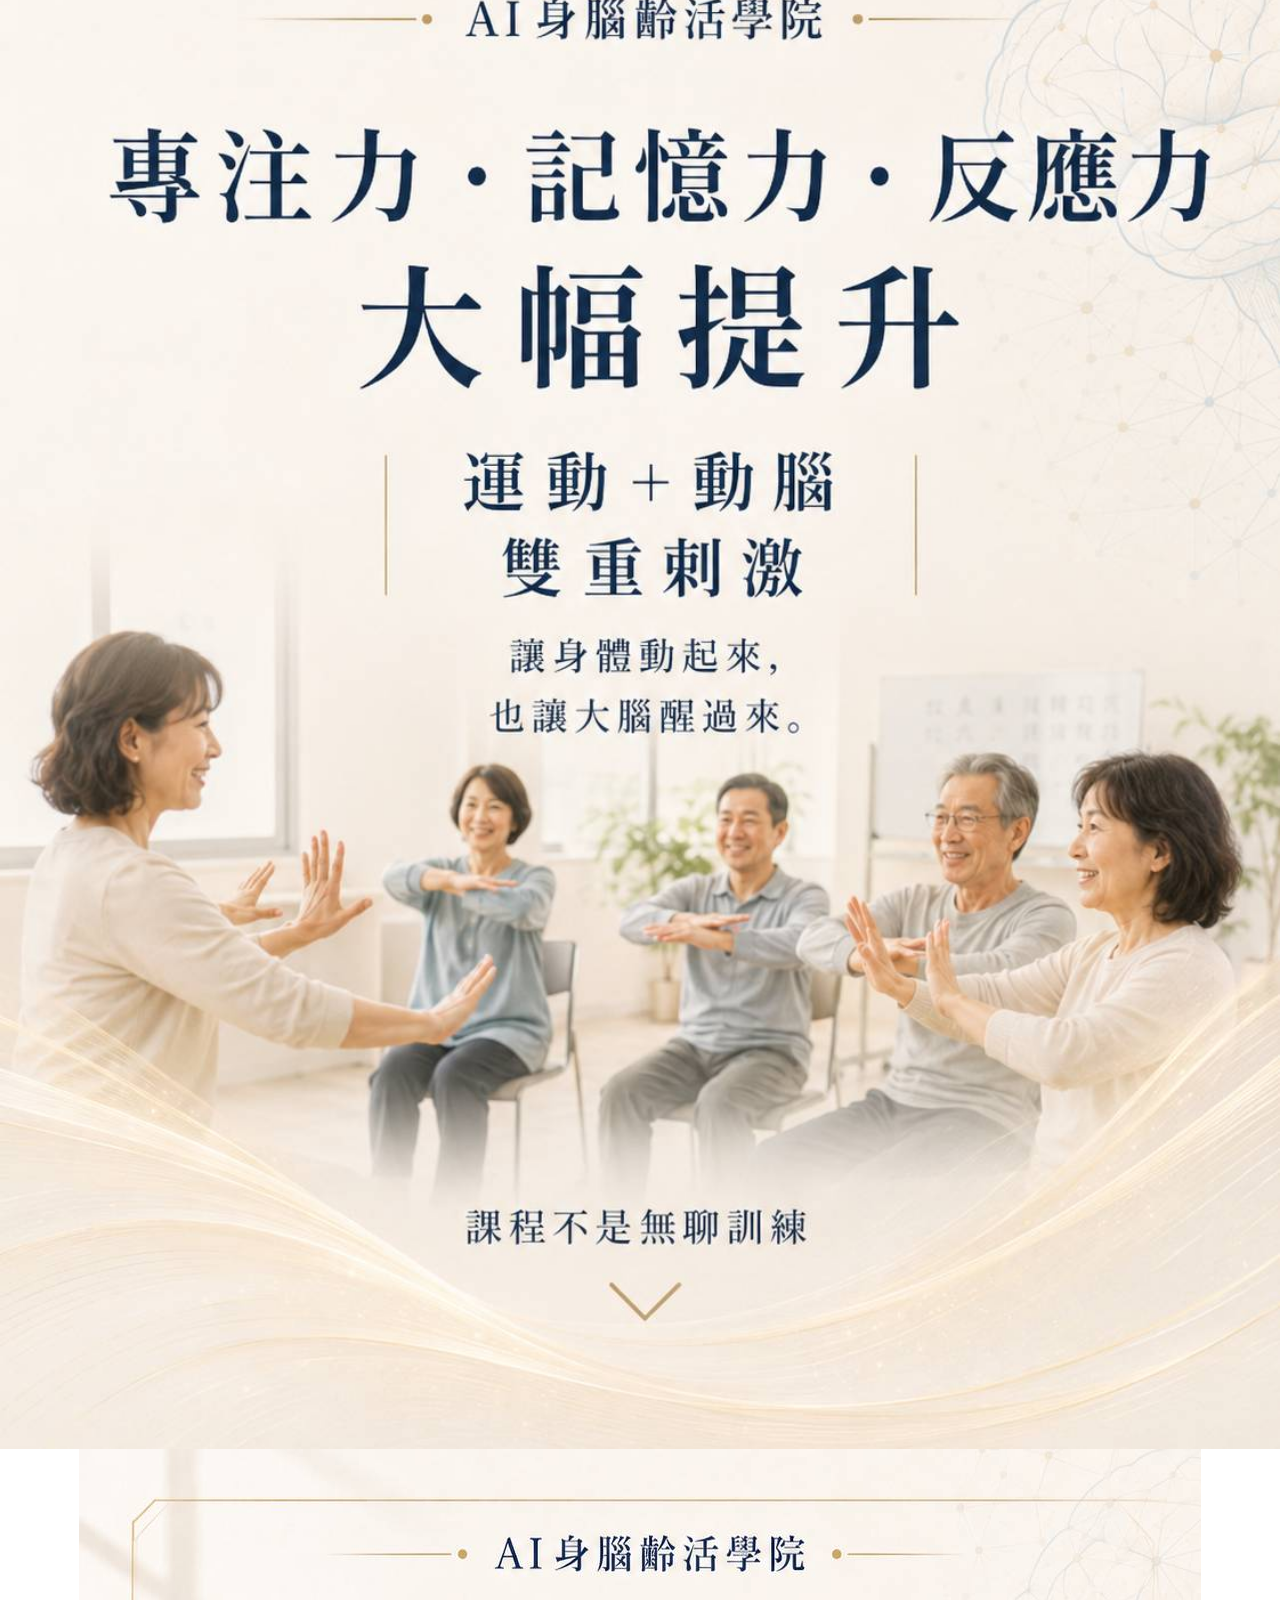
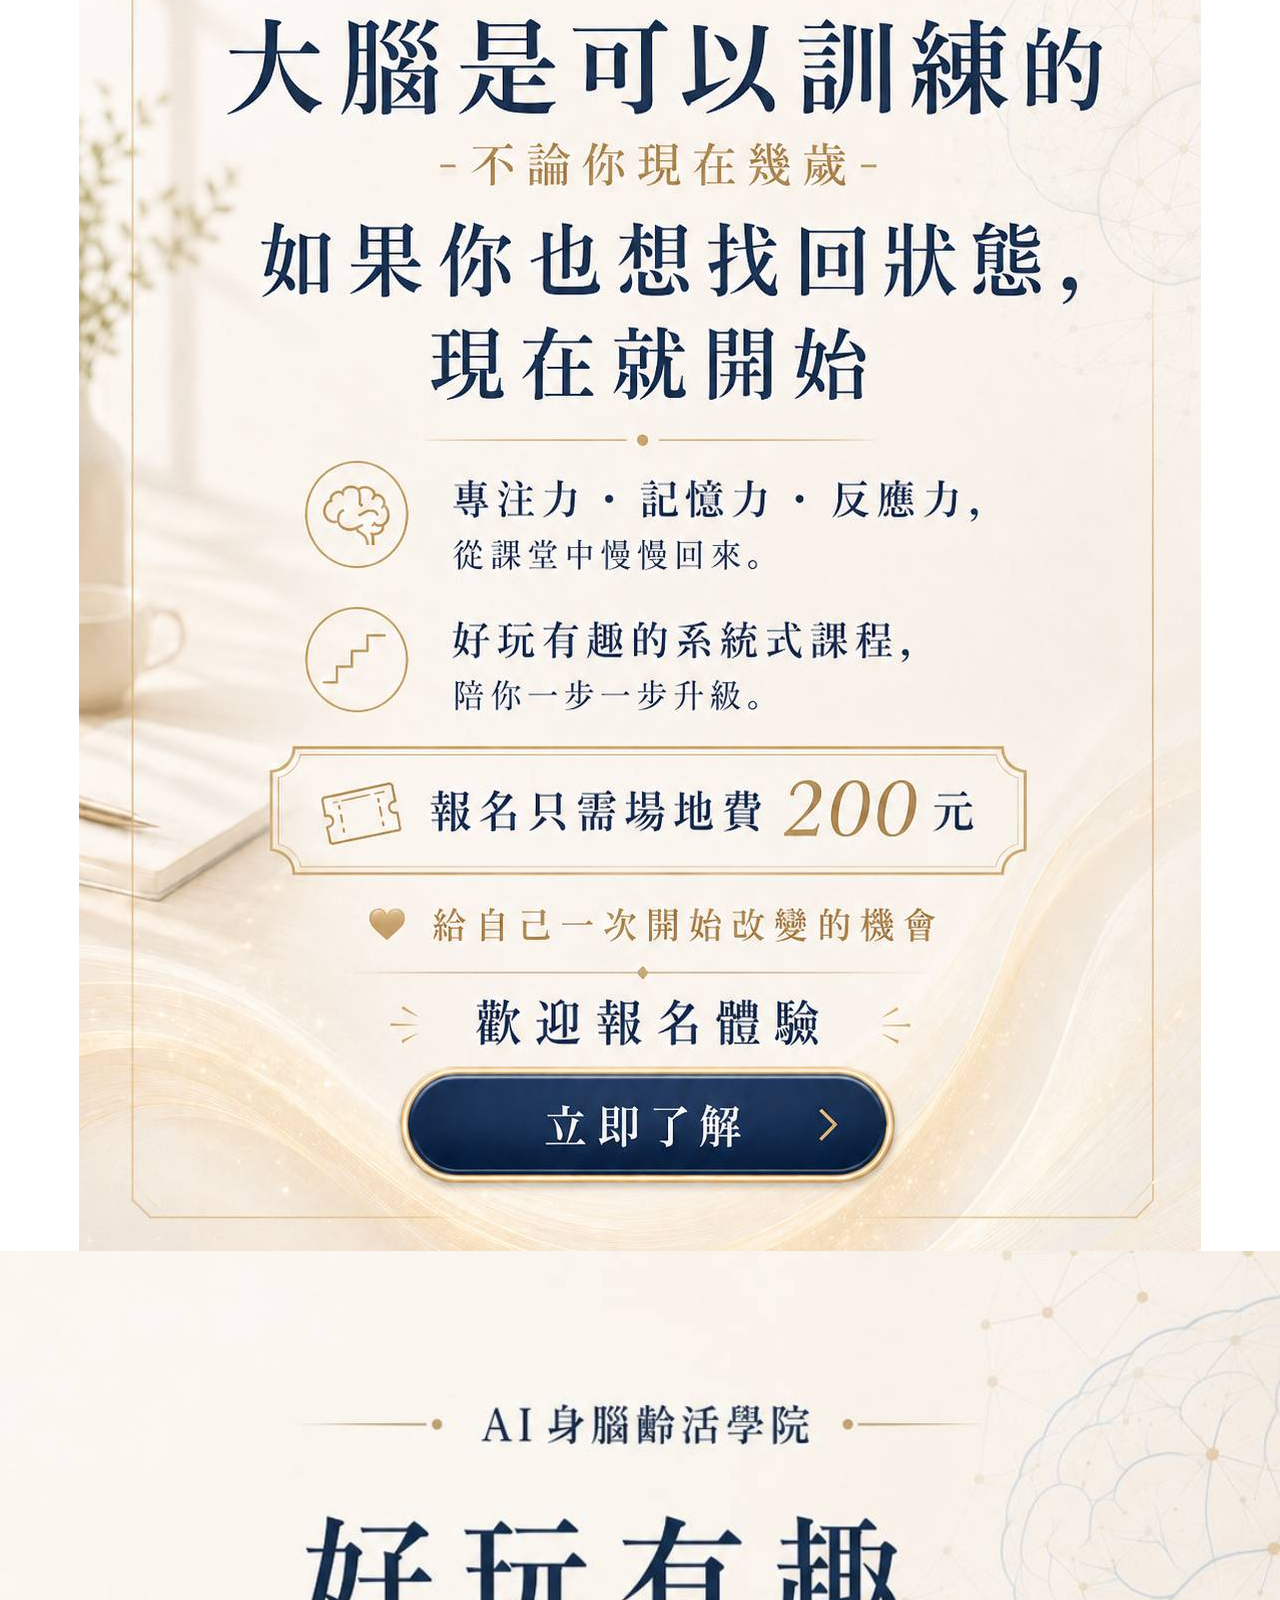
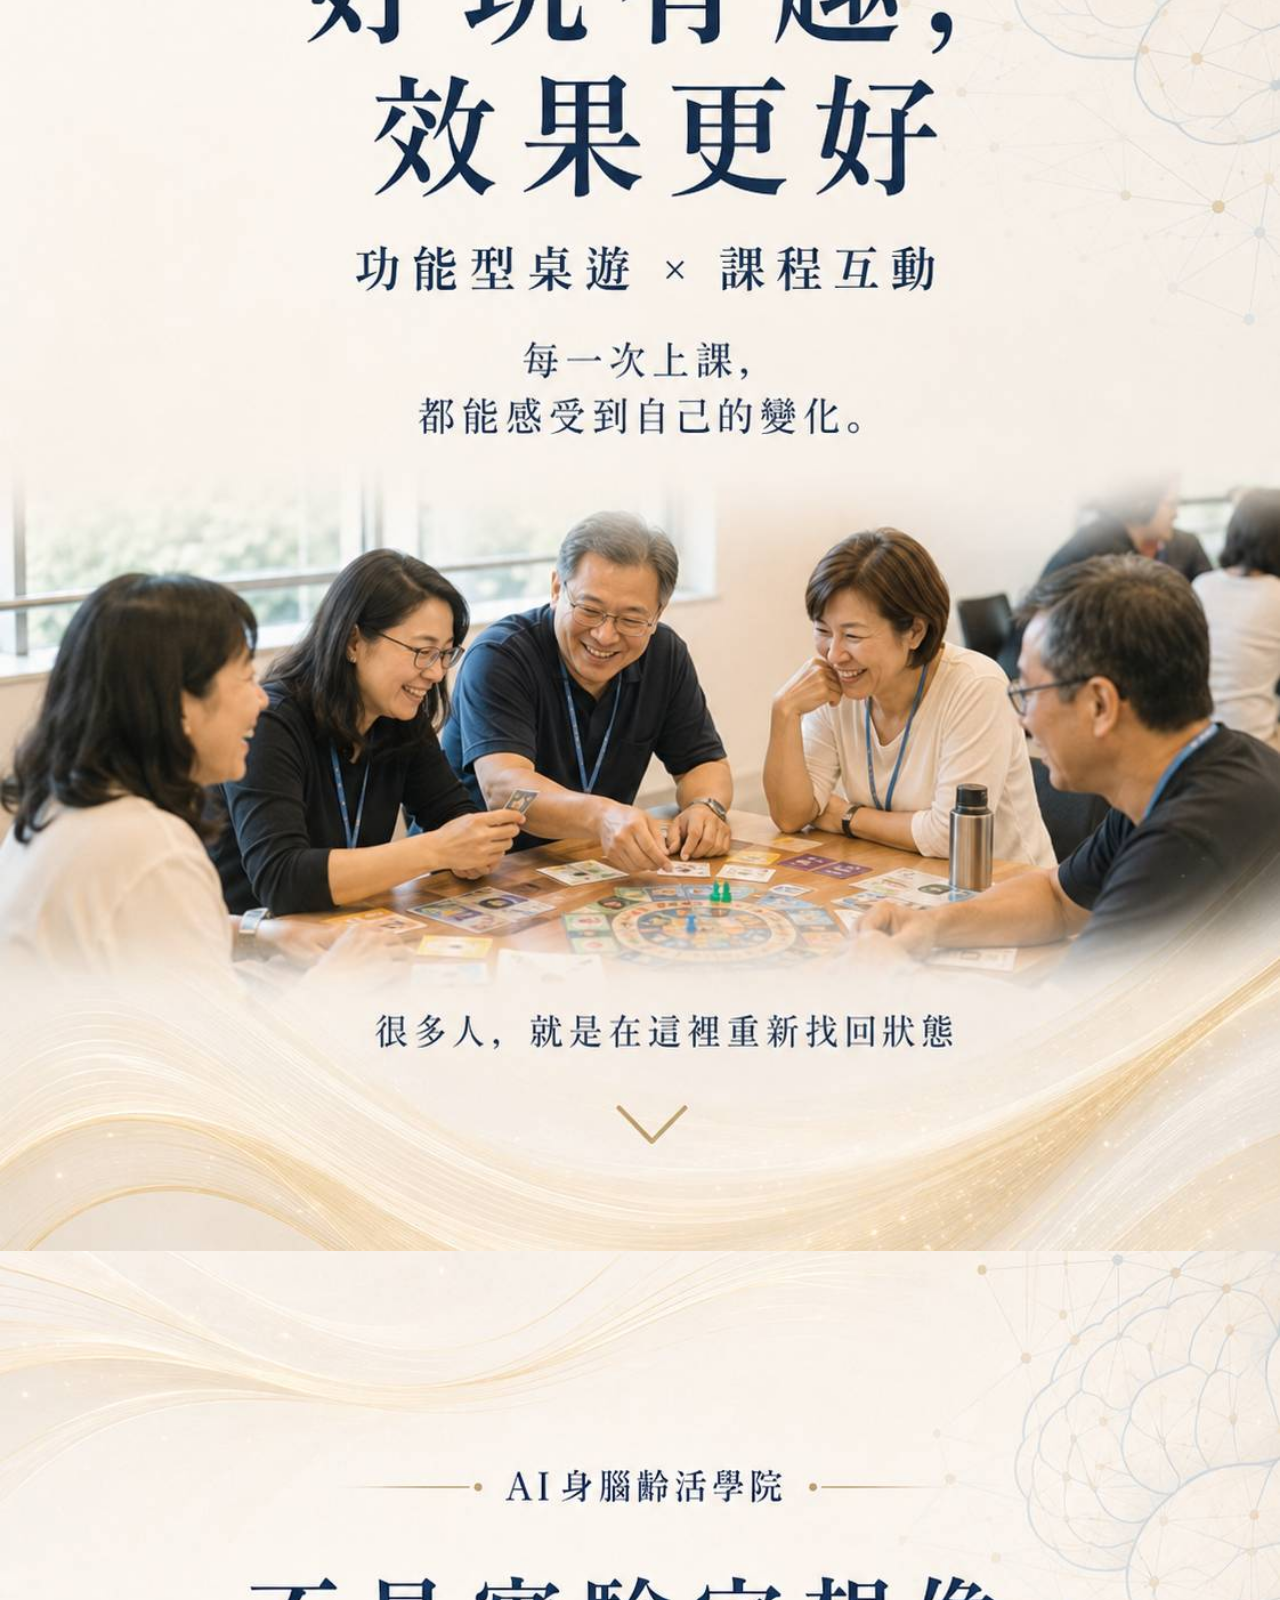
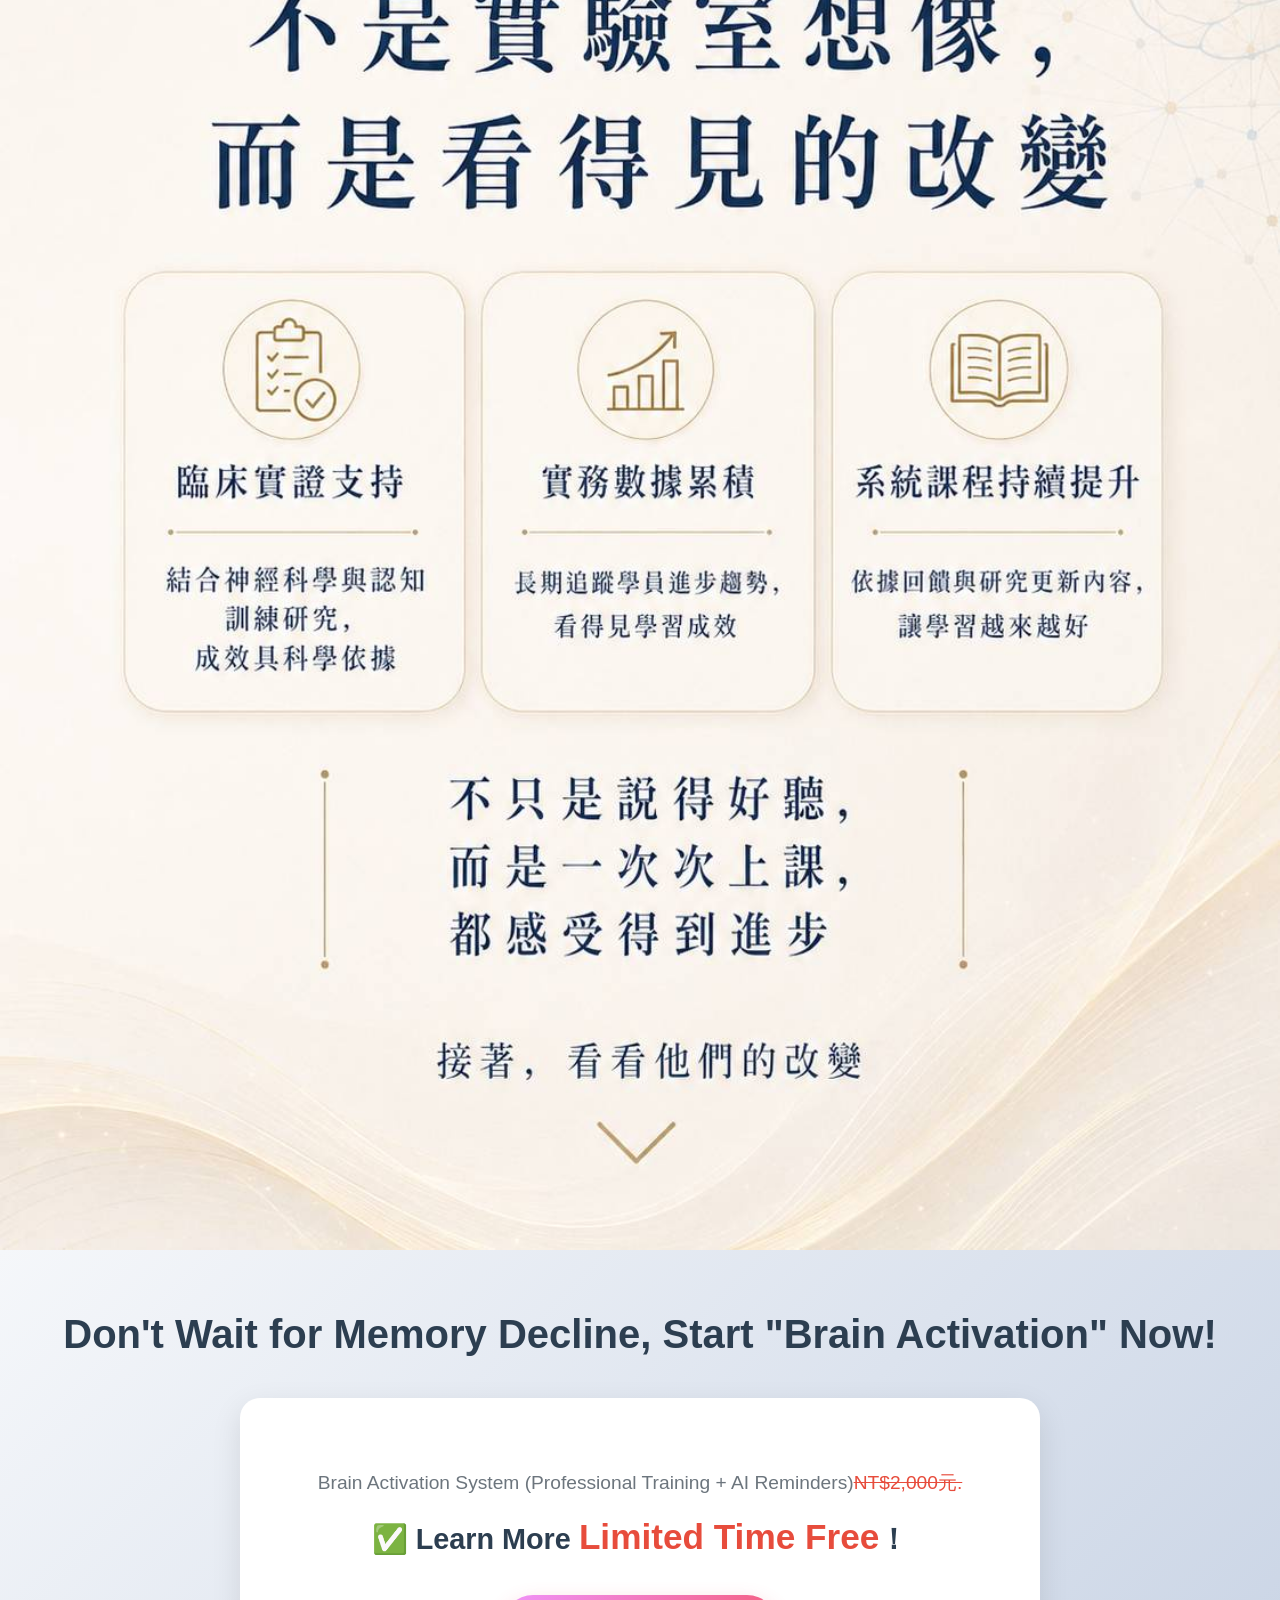
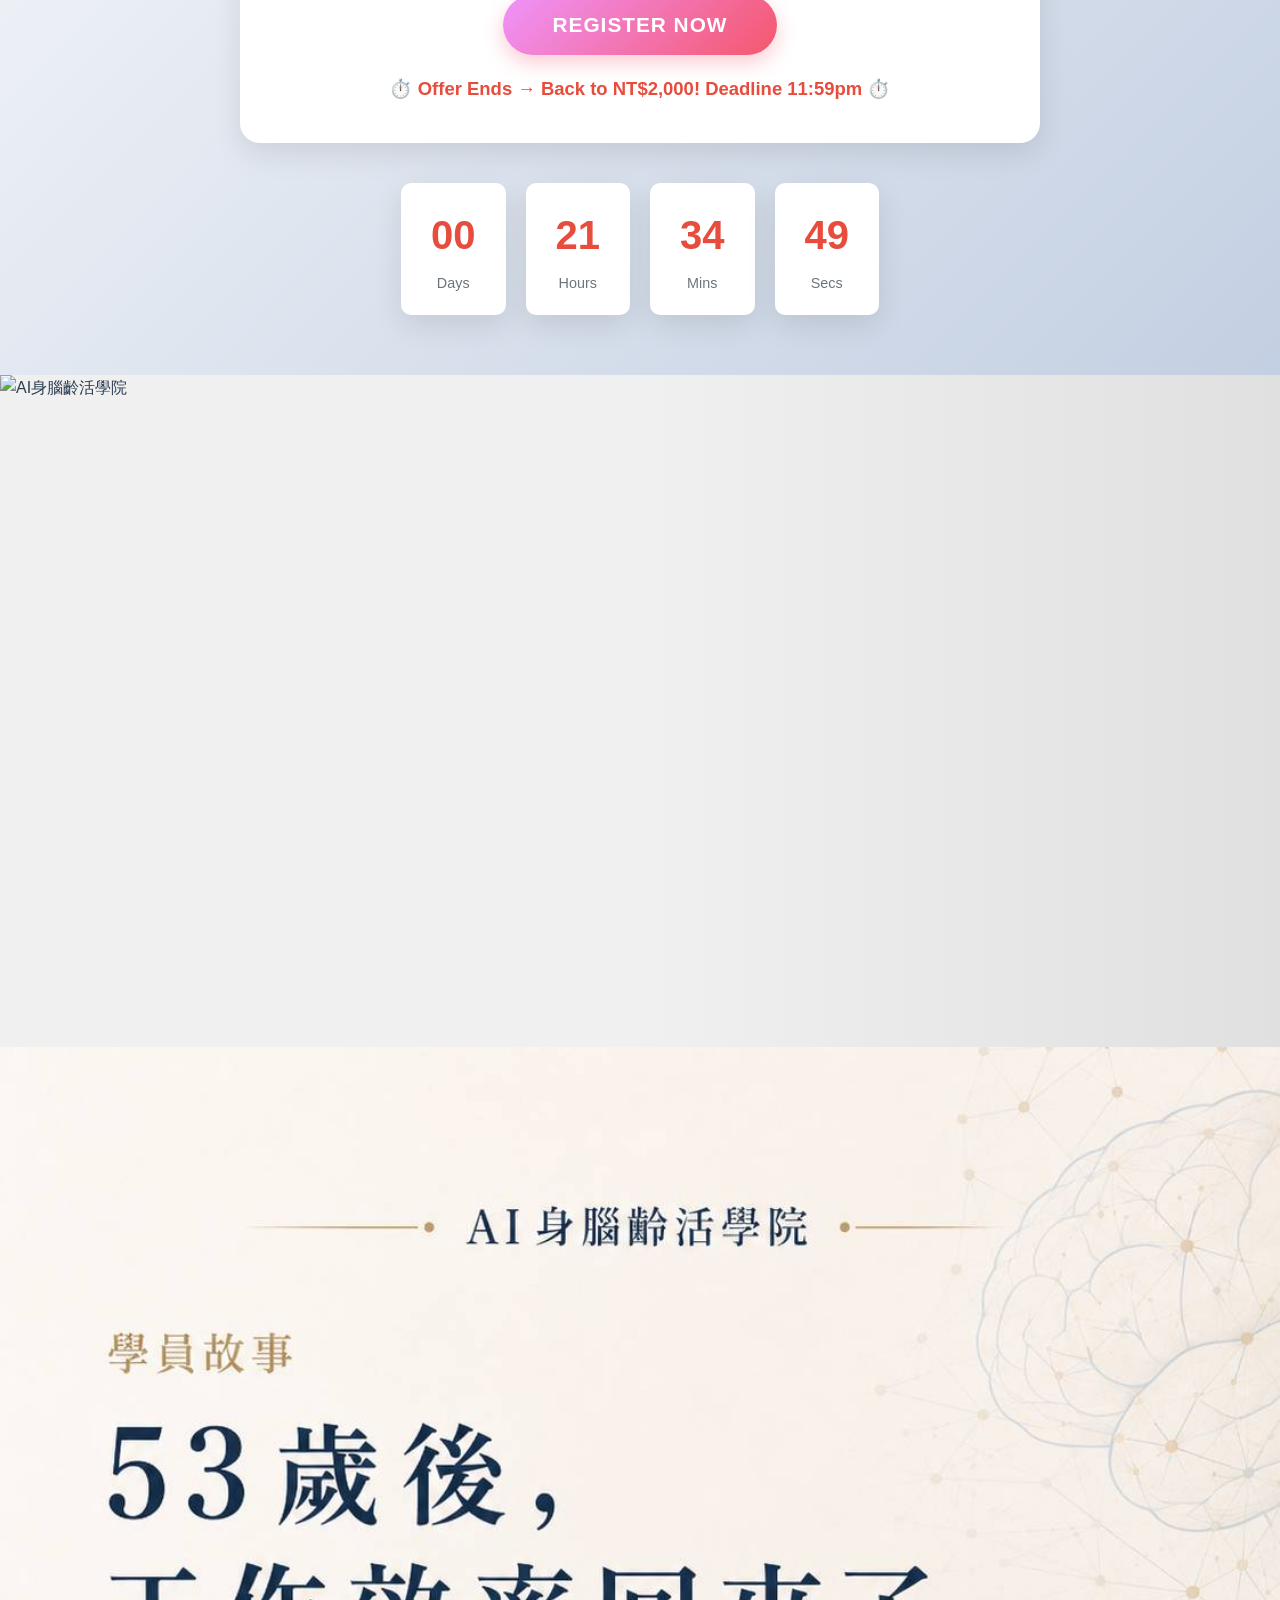
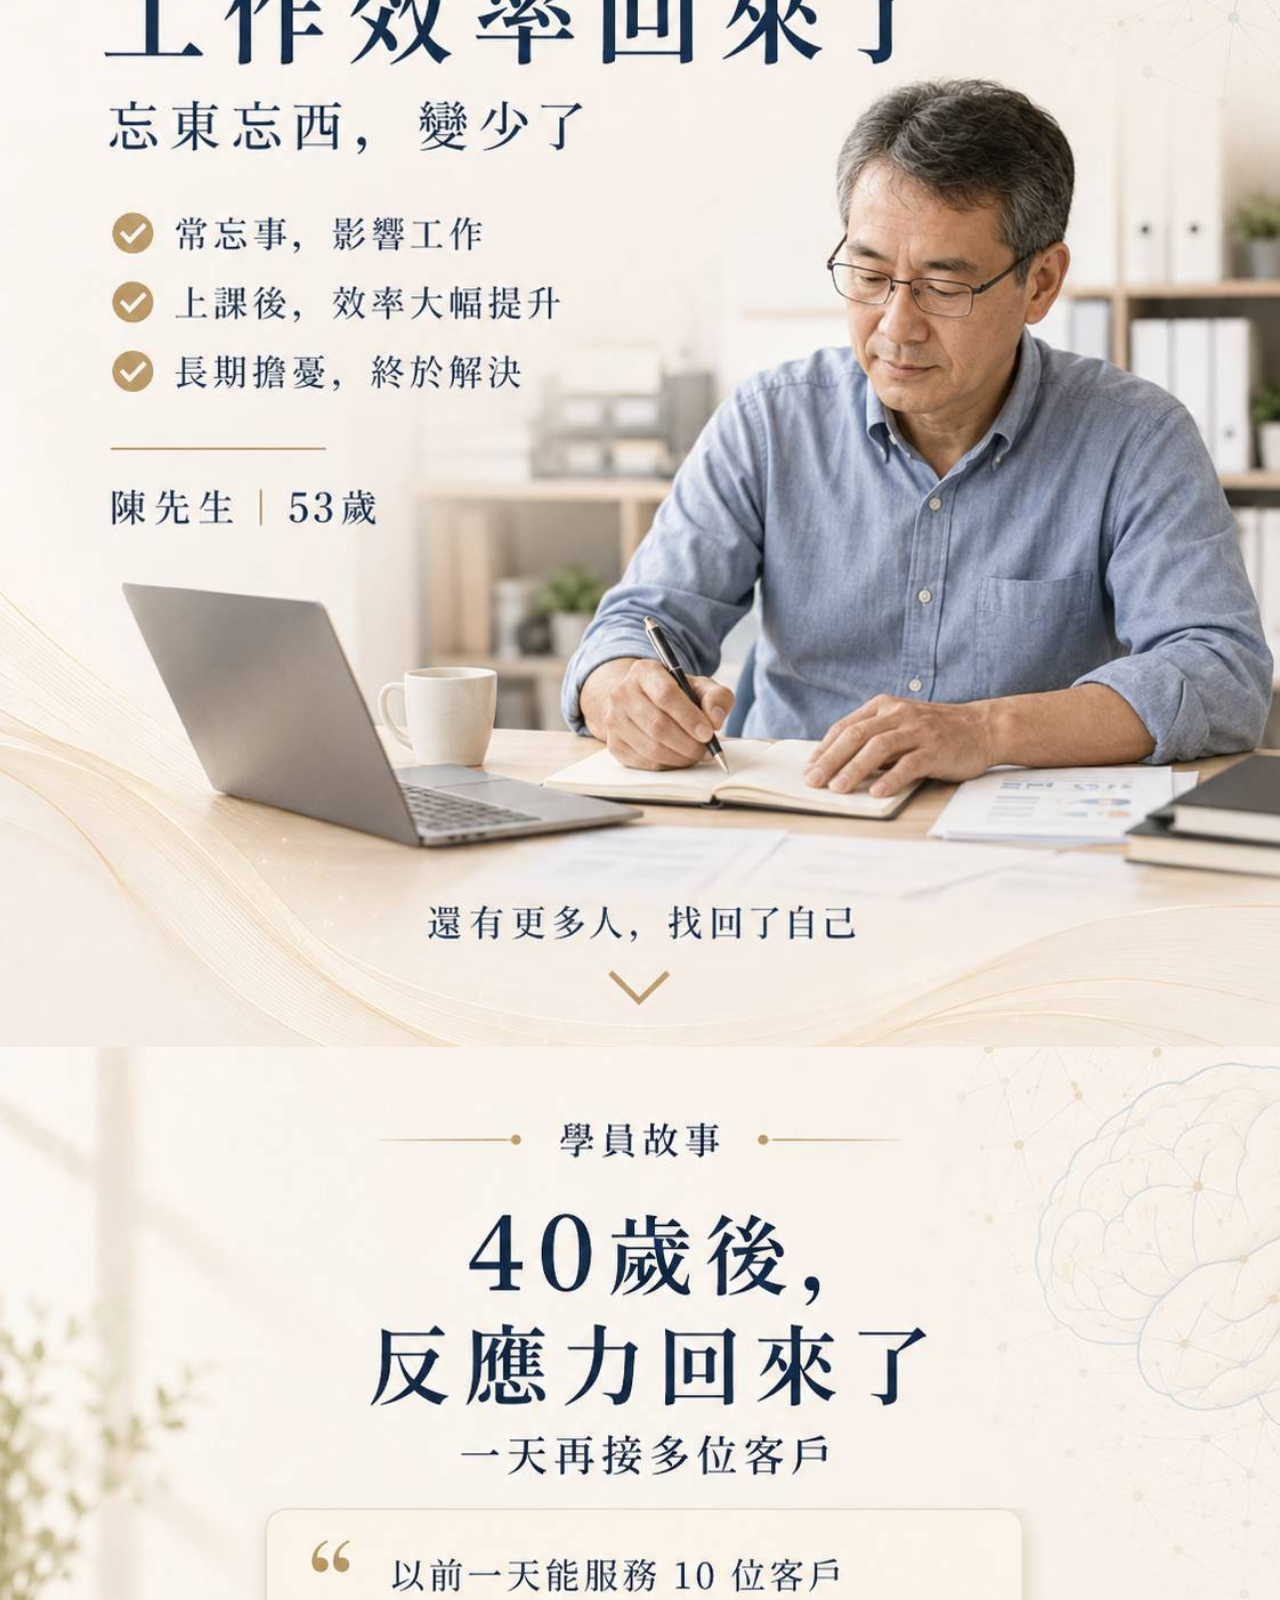
==== commit 407471af: "update" ====
--- a/index.html
+++ b/index.html
@@ -231,6 +231,15 @@
             <img src="data/top10.jpg" alt="AI身腦齡活學院" class="hero-top-image" loading="lazy" width="1200" height="630">
         </div>
     </div>
+
+    <!-- 第十一頁主視覺圖 -->
+    <div class="hero-image-section">
+        <div class="hero-image-wrapper">
+            <a href="javascript:void(0)" onclick="openModal()" aria-label="立即報名">
+                <img src="data/top11.jpg" alt="AI身腦齡活學院" class="hero-top-image" loading="lazy" width="1200" height="630">
+            </a>
+        </div>
+    </div>
    
     <!-- 视频演示区 
     <section class="video-section">
@@ -293,11 +302,11 @@
         <div class="container">
             <h2 class="section-title special-title" data-i18n="daily-life-title">有了AI身腦齡活學院之後....</h2>
             
-            <!-- 系統示意圖 -->
+            <!-- 系統示意圖 
             <div class="daily-life-image">
                 <img src="data/signed.png" alt="客戶自動簽約示意圖" loading="lazy" width="1200" height="675">
             </div>
-            
+        -->
             <div class="daily-scenarios">
                 <div class="scenario-item">
                     <div class="scenario-icon">🌤️</div>
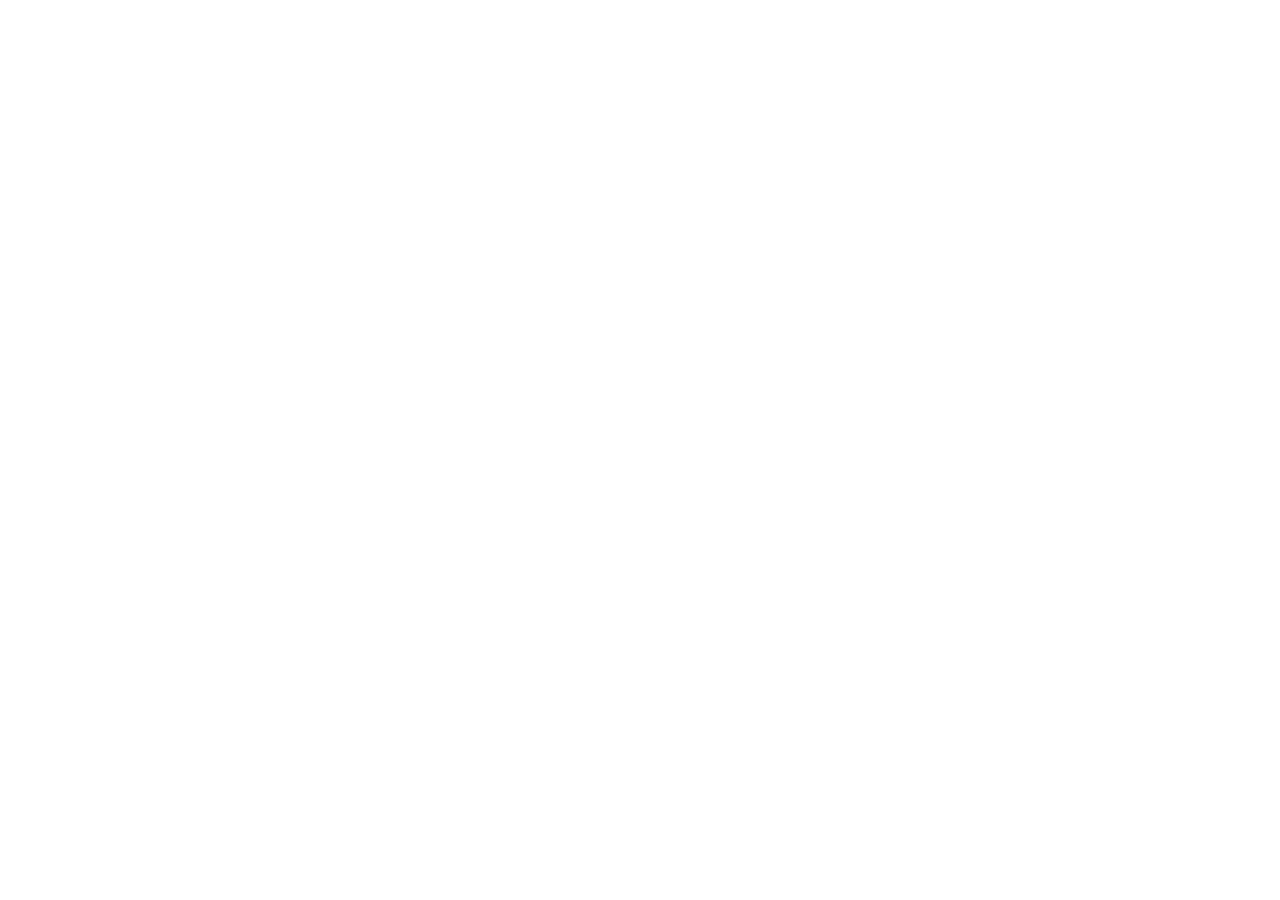
==== commit 4fbe00d8: "Use /a/, /b/, /c/ URLs; move A page to a/index.html Root redirects to a/ with ref preserved; remove " ====
--- a/index.html
+++ b/index.html
@@ -2,692 +2,12 @@
 <html lang="zh-TW">
 <head>
     <meta charset="UTF-8">
-    <meta name="viewport" content="width=device-width, initial-scale=1.0">
-    <title>AI身腦齡活學院 - 打造個人最佳腦力</title>
-    
-    <!-- Open Graph / 社交媒體分享預覽 - LINE專用優化 -->
-    <meta property="og:type" content="website">
-    <meta property="og:title" content="AI身腦齡活學院 - 打造個人最佳腦力">
-    <meta property="og:description" content="限時優惠！AI身腦齡活學院，前100名無需付費，原價NT$2000元，現在報名免費！">
-    <meta property="og:url" content="https://ifittw01-ai.github.io/Love/">
-    <meta property="og:image" content="https://ifittw01-ai.github.io/Love/data/med.jpg">
-    <meta property="og:image:secure_url" content="https://ifittw01-ai.github.io/Love/data/med.jpg">
-    <meta property="og:image:type" content="image/jpeg">
-    <meta property="og:image:width" content="1200">
-    <meta property="og:image:height" content="630">
-    <meta property="og:image:alt" content="AI身腦齡活學院">
-    
-    <!-- LINE專用優化 -->
-    <meta name="line:card" content="summary_large_image">
-    <meta name="line:title" content="AI身腦齡活學院 - 打造個人最佳腦力">
-    <meta name="line:description" content="限時優惠！AI身腦齡活學院，前100名無需付費，原價NT$2000元，現在報名免費！">
-    <meta name="line:image" content="https://ifittw01-ai.github.io/Love/data/med.jpg">
-    
-    <!-- Twitter Card -->
-    <meta name="twitter:card" content="summary_large_image">
-    <meta name="twitter:title" content="AI身腦齡活學院 - 打造個人最佳腦力">
-    <meta name="twitter:description" content="限時優惠！AI身腦齡活學院，前100名無需付費，原價NT$2000元，現在報名免費！">
-    <meta name="twitter:image" content="https://ifittw01-ai.github.io/love/data/med.jpg">
-    
-    <!-- Canonical URL -->
-    <link rel="canonical" href="https://ifittw01-ai.github.io/Love/">
-    
-    <!-- Additional meta tags for better social media recognition -->
-    <meta name="description" content="限時優惠！AI身腦齡活學院，前100名無需付費，原價NT$2000元，現在報名免費！">
-    <meta name="keywords" content="AI,大腦,回春,系統,打造,個人,最佳,腦力,線上課程,限時優惠">
-    
-    <link rel="stylesheet" href="styles.css">
-    
-    <!-- 预加载关键资源 -->
-    <link rel="preload" href="styles.css" as="style">
-    <link rel="preload" href="translations.js" as="script">
-    <link rel="preload" href="script.js" as="script">
-    
-    <!-- DNS 预解析 -->
-    <link rel="dns-prefetch" href="https://script.google.com">
-    <link rel="dns-prefetch" href="https://cdn.sheetjs.com">
-    
-    <!-- SheetJS 用於生成 Excel -->
-    <script src="https://cdn.sheetjs.com/xlsx-0.20.1/package/dist/xlsx.full.min.js" defer></script>
+    <meta http-equiv="refresh" content="0;url=a/">
+    <link rel="canonical" href="https://pmtwtp001.github.io/LOVE/a/">
+    <title>重新導向…</title>
+    <script>location.replace('a/' + location.search + location.hash);</script>
 </head>
 <body>
-    <!-- 页面加载进度条 -->
-    <div id="loading-bar"></div>
-    
-    <!-- 時間地點選單 -->
-    <div class="language-switcher">
-        <select id="location-select">
-            <option value="">時間地點</option>
-        </select>
-    </div>
-
-    <!-- 顶部优惠倒计时横幅 -->
-    <div class="top-banner">
-        <div class="container">
-            <p><span data-i18n="countdown-banner-text">⚡ 限時報名！截止時間僅剩</span> <span id="countdown-banner">15:00:00</span></p>
-        </div>
-    </div>
-
-    <!-- 顶部主视觉图 -->
-    <div class="hero-image-section">
-        <div class="hero-image-wrapper">
-            <a href="javascript:void(0)" onclick="openModal()" aria-label="立即報名">
-                <img src="data/topN.jpg" alt="AI身腦齡活學院" class="hero-top-image" loading="lazy" width="1200" height="630">
-            </a>
-        </div>
-    </div>
-    <div class="hero-image-section">
-        <div class="hero-image-wrapper">
-            <img src="data/top1.jpg" alt="AI身腦齡活學院" class="hero-top-image" loading="lazy" width="1200" height="630">
-        </div>
-    </div>
-    <!-- 第二頁主視覺圖 -->
-    <div class="hero-image-section">
-        <div class="hero-image-wrapper">
-            <img src="data/top2.jpg" alt="AI身腦齡活學院" class="hero-top-image" loading="lazy" width="1200" height="630">
-        </div>
-    </div>
-
-    <!-- 第三頁主視覺圖 -->
-    <div class="hero-image-section">
-        <div class="hero-image-wrapper">
-            <img src="data/top3.jpg" alt="AI身腦齡活學院" class="hero-top-image" loading="lazy" width="1200" height="630">
-        </div>
-    </div>
-
-    <!-- 第四頁主視覺圖 -->
-    <div class="hero-image-section">
-        <div class="hero-image-wrapper">
-            <a class="hero-link" href="https://www.youtube.com/watch?v=4GjrZCk_b_E&t=3s" target="_blank" rel="noopener noreferrer" aria-label="觀看影片">
-                <img src="data/top4.jpg" alt="AI身腦齡活學院" class="hero-top-image" loading="lazy" width="1200" height="630" onclick="window.open('https://www.youtube.com/watch?v=4GjrZCk_b_E&t=3s', '_blank')">
-            </a>
-        </div>
-    </div>
-
-    <!-- 第五頁主視覺圖 -->
-    <div class="hero-image-section">
-        <div class="hero-image-wrapper">
-            <a href="javascript:void(0)" onclick="openModal()" aria-label="立即報名">
-                <img src="data/top5.jpg" alt="AI身腦齡活學院" class="hero-top-image" loading="lazy" width="1200" height="630">
-            </a>
-        </div>
-    </div>
-
-    <!-- 第六頁主視覺圖 -->
-    <div class="hero-image-section">
-        <div class="hero-image-wrapper">
-            <img src="data/top6.jpg" alt="AI身腦齡活學院" class="hero-top-image" loading="lazy" width="1200" height="630">
-        </div>
-    </div>
-
-    <!-- 目标受众区 -->
-    <!--<section class="target-audience">
-        <div class="container">
-            <h2 class="section-title" data-i18n="target-audience-title">誰適合與需要？</h2>
-            <div class="audience-grid">
-                <div class="audience-card">
-                    <h3 data-i18n="audience-1-title">高壓腦力工作者</h3>
-                    <p data-i18n="audience-1-subtitle">主管／行政／會計／業務／創作者／老師</p>
-                    <p data-i18n="audience-1-text">
-                        🌍 你不是不努力，是大腦長期超載。
-                        這套系統把訓練拆成->專注、記憶、提取練習＋簡單可做的護腦習慣，讓你工作更清晰、情緒更穩。</p>
-                
-                </div>
-                <div class="audience-card">
-                    <h3 data-i18n="audience-2-title">容易健忘、想提升記憶的你</h3>
-                    <p data-i18n="audience-2-subtitle">常忘東忘西／容易分心／講到一半忘了要說什麼</p>
-                    <!--<p data-i18n="audience-2-text">🌍 你需要的不是硬背，而是「記憶策略＋練習節奏」。我們用題庫與日常情境，讓你把記憶力用回來。
-                
-                </div>
-                <div class="audience-card">
-                    <h3 data-i18n="audience-3-title">需要大量學習與記憶的人</h3>
-                       <p data-i18n="audience-3-subtitle">學生／上班族／自學者／考試族</p>
-                       <p data-i18n="audience-3-text">🌍 你最需要的是：可落地、可陪做、可追蹤。我們把訓練設計成「AI流程」。</p>
-                
-                </div>
-                <div class="audience-card">
-                    <h3 data-i18n="audience-4-title">重視健康與預防的你</h3>
-                    <p data-i18n="audience-4-subtitle">開始在意認知保健、想建立護腦習慣</p>
-                     <!--<p data-i18n="audience-4-text">🌍 這套系統把「運動、睡眠、壓力調節、社交刺激、腦力訓練」整理成一張可執行清單，幫你把健康真正做進生活裡。</p>
-                </div>
-            </div>
-        </div>
-    </section>
-
-    <!-- 第七頁主視覺圖 -->
-    <div class="hero-image-section">
-        <div class="hero-image-wrapper">
-            <img src="data/top7.jpg" alt="AI身腦齡活學院" class="hero-top-image" loading="lazy" width="1200" height="630">
-        </div>
-    </div>
-
-    <!-- Hero Section -->
-    <section class="hero-section">
-        <div class="container">
-            <!--<div class="media-logos">
-                <p>Windows | macOS | Android | iOS / iPadOS| Virtual | AWS | IBM | Google | Microsoft | Apple | Amazon | Facebook | Twitter | Instagram | LinkedIn | YouTube | TikTok | </p>
-            </div>-->
-            
-            <h1 class="main-headline" data-i18n="main-headline">
-                別再等記憶變差，現在就開始「大腦活化」！
-            </h1>
-            
-            <div class="offer-box">
-                <!-- <ul class="features-list">
-                    <li data-i18n="feature-1">✅ 用「AI讓大腦活化 × 記憶訓練」建立每天的認知保健流程</li>
-                    <li data-i18n="feature-2">✅ 不需要昂貴器材、不需要醫學背景，只要願意跟著做</li>
-                    <li data-i18n="feature-3">✅ 給所有年齡層的人，把專注力與清晰感找回來</li>
-                    <li data-i18n="feature-4">✅ 這不是短期雞湯，是一套可追蹤、可複製的AI認知保健系統</li>
-                </ul>-->
-                
-                <div class="pricing">
-                    <p class="original-price"><span data-i18n="original-price">大腦活化系統（專業與系統化的訓練＋AI提醒）</span><span class="strikethrough">NT$2,000元.</span></p>
-                    <p class="current-price"><span data-i18n="current-price">✅ 立即了解</span> <span class="highlight" data-i18n="highlight">限時免費</span>！</p>
-                </div>
-                
-                <button class="cta-button pulse" data-i18n="cta-button">搶先報名</button>
-                
-                <p class="urgency-text" data-i18n="urgency-text">⏱️ 優惠結束 → 立刻回到 NT$2,000！截止 11.59pm ⏱️</p>
-            </div>
-
-            <!-- 倒计时器 -->
-            <div class="countdown-timer">
-                <div class="timer-item">
-                    <span class="timer-value" id="days">00</span>
-                    <span class="timer-label" data-i18n="timer-days">天</span>
-                </div>
-                <div class="timer-item">
-                    <span class="timer-value" id="hours">00</span>
-                    <span class="timer-label" data-i18n="timer-hours">時</span>
-                </div>
-                <div class="timer-item">
-                    <span class="timer-value" id="minutes">00</span>
-                    <span class="timer-label" data-i18n="timer-minutes">分</span>
-                </div>
-                <div class="timer-item">
-                    <span class="timer-value" id="seconds">00</span>
-                    <span class="timer-label" data-i18n="timer-seconds">秒</span>
-                </div>
-            </div>
-        </div>
-    </section>
-
-    <!-- 第八頁主視覺圖 -->
-    <div class="hero-image-section">
-        <div class="hero-image-wrapper">
-            <img src="data/top8.jpg" alt="AI身腦齡活學院" class="hero-top-image" loading="lazy" width="1200" height="630">
-        </div>
-    </div>
-
-    <!-- 第九頁主視覺圖 -->
-    <div class="hero-image-section">
-        <div class="hero-image-wrapper">
-            <img src="data/top9.jpg" alt="AI身腦齡活學院" class="hero-top-image" loading="lazy" width="1200" height="630">
-        </div>
-    </div>
-    <!-- 第十頁主視覺圖 -->
-    <div class="hero-image-section">
-        <div class="hero-image-wrapper">
-            <img src="data/top10.jpg" alt="AI身腦齡活學院" class="hero-top-image" loading="lazy" width="1200" height="630">
-        </div>
-    </div>
-
-    <!-- 第十一頁主視覺圖 -->
-    <div class="hero-image-section">
-        <div class="hero-image-wrapper">
-            <a href="javascript:void(0)" onclick="openModal()" aria-label="立即報名">
-                <img src="data/top11.jpg" alt="AI身腦齡活學院" class="hero-top-image" loading="lazy" width="1200" height="630">
-            </a>
-        </div>
-    </div>
-   
-    <!-- 视频演示区 
-    <section class="video-section">
-        <div class="container">
-            <p class="video-instruction" data-i18n="video-instruction">🔊 確保你打開聲音，等待影片載入...</p>
-            <div class="video-wrapper">
-                <video id="mainVideo" width="100%" height="100%" controls controlsList="nodownload" autoplay muted loop playsinline style="border: none;">
-                    <source src="data/IG6.mp4" type="video/mp4">
-                    您的瀏覽器不支援影片播放。
-                </video>
-            </div>
-        </div>
-    </section> 
-
-    
-
-    <!-- Before vs After 对比区 
-    <section class="comparison-section">
-        <div class="container">
-            <div class="comparison-wrapper">
-                <div class="before-box">
-                    <!-- 痛点图片 
-                    <div class="comparison-image-wrapper">
-                        <img src="data/cannot get customer.png" alt="無法獲客的困擾" class="comparison-image" loading="lazy">
-                    </div>
-                    <h2 data-i18n="comparison-before">之前</h2>
-                    <ul>
-                        <li data-i18n="before-1">❌ 變得更容易分心、看完就忘。</li>
-                        <li data-i18n="before-2">❌ 事情很多但腦袋一團亂。</li>
-                        <li data-i18n="before-3">❌ 想改善卻不知道從哪開始、做不久。</li>
-                        <li data-i18n="before-4">❌ 對長輩的狀況焦慮，但沒有方法。</li>
-                        <li data-i18n="before-5">❌ 生活節奏亂、睡眠差、越來越沒精神。</li>
-                    </ul>
-                </div>
-                
-                <div class="vs-divider">
-                    <span>VS</span>
-                </div>
-                
-                <div class="after-box">
-                    <!-- 成功获客图片 
-                    <div class="comparison-image-wrapper">
-                        <img src="data/get customer.png" alt="成功獲客" class="comparison-image" loading="lazy" width="800" height="600">
-                    </div>
-                    <h2 data-i18n="comparison-after">之後</h2>
-                    <ul>
-                        <li data-i18n="after-1">✅ 每天專注與記憶訓練有節奏</li>
-                        <li data-i18n="after-2">✅ 透過「記憶策略」讓大腦更會抓重點</li>
-                        <li data-i18n="after-3">✅ 運用AI來提升自我:你看得見自己在進步。</li>
-                        <li data-i18n="after-4">✅ 陪伴長輩更有方向：一起做、一起穩。</li>
-                        <li data-i18n="after-5">✅ <strong>思緒更清晰、生活更踏實。</strong></li>
-                    </ul>
-                </div>
-            </div>
-        </div>
-    </section>
-    -->
-    <!-- 新日常场景 -->
-    <section class="new-daily-life">
-        <div class="container">
-            <h2 class="section-title special-title" data-i18n="daily-life-title">有了AI身腦齡活學院之後....</h2>
-            
-            <!-- 系統示意圖 
-            <div class="daily-life-image">
-                <img src="data/signed.png" alt="客戶自動簽約示意圖" loading="lazy" width="1200" height="675">
-            </div>
-        -->
-            <div class="daily-scenarios">
-                <div class="scenario-item">
-                    <div class="scenario-icon">🌤️</div>
-                    <p data-i18n="scenario-1">早上起床，不再覺得腦袋沉沉的</p>
-                </div>
-                <div class="scenario-item">
-                    <div class="scenario-icon">📌</div>
-                    <p data-i18n="scenario-2">學習與記憶的節奏更順暢</p>
-                </div>
-                <div class="scenario-item">
-                    <div class="scenario-icon">📈</div>
-                    <p data-i18n="scenario-3">向大腦退化說再見</p>
-                </div>
-            </div>
-            <p class="highlight-text" data-i18n="highlight-text">✨ 這就是「AI身腦齡活學院」帶來的安心感 ✨</p>
-        </div>
-    </section>
-
-    <!-- 系统演示案例 
-    <section class="demo-cases">
-        <div class="container">
-            <div class="cases-grid">
-                <div class="case-card">
-                    <img src="data/1.png" alt="諮詢師案例" style="width: 100%; border-radius: 8px; margin-bottom: 15px;" loading="lazy">
-                    <h3>諮詢師</h3>
-                    <p>發了2篇內容就有人預約諮詢課程</p>
-                </div>
-                <div class="case-card">
-                    <img src="data/2.png" alt="保險&招商案例" style="width: 100%; border-radius: 8px; margin-bottom: 15px;" loading="lazy">
-                    <h3>保險&招商</h3>
-                    <p>說明會前一天滿席，不再靠廣告</p>
-                </div>
-                <div class="case-card">
-                    <img src="data/3.png" alt="自由工作者案例" style="width: 100%; border-radius: 8px; margin-bottom: 15px;" loading="lazy">
-                    <h3>自由工作者</h3>
-                    <p>剛睡醒，手機跳出客戶詢問：有人要服務</p>
-                </div>
-                <div class="case-card">
-                    <img src="data/4.png" alt="教育顧問案例" style="width: 100%; border-radius: 8px; margin-bottom: 15px;" loading="lazy">
-                    <h3>教育顧問</h3>
-                    <p>使用一周後，十幾個家長帶孩子來上體驗課</p>
-                </div>
-            </div>
-        </div>
-    </section>
-    -->
-    <!-- CTA中间区 -->
-    <section class="mid-cta">
-        <div class="container">
-            <p class="urgency-badge" data-i18n="urgency-badge">報名人數已超過 92%，優惠隨時截止</p>
-            <div class="pricing">
-                <p class="current-price" data-i18n="current-price">✅ 按報名查看時間地點</p>
-                <p class="current-price"><span class="highlight" data-i18n="highlight">限時開始報名</span>！</p>
-            </div>
-            <button class="cta-button pulse" data-i18n="cta-button">搶先報名</button>
-            <p class="package-info" data-i18n="package-info">AI身腦齡活學院</p>
-        </div>
-    </section>
-
-    <!-- 学员评价 
-    <section class="testimonials">
-        <div class="container">
-            <h2 class="section-title stroke-title" data-i18n="testimonials-title">真實學員回饋</h2>
-            
-            <div class="testimonials-grid">
-                <div class="testimonial-card">
-                    <div class="testimonial-header">
-                        <img src="data/1.png" alt="Louis Lin" class="avatar" loading="lazy">
-                        <div class="testimonial-info">
-                            <h4 data-i18n="testimonial-1-name">吳先生</h4>
-                            <p class="role" data-i18n="testimonial-1-role">工程主管</p>
-                            <div class="stars">⭐⭐⭐⭐⭐</div>
-                        </div>
-                    </div>
-                    <p class="testimonial-text" data-i18n="testimonial-1-text">
-                        以前每天開會到一半會突然卡住，做了兩週後，最明顯是「抓重點更快」，晚上也比較不焦慮。<strong>生活品質大大提升</strong>
-                </div>
-
-                <div class="testimonial-card">
-                    <div class="testimonial-header">
-                        <img src="data/3.png" alt="陳麗卿" class="avatar" loading="lazy">
-                        <div class="testimonial-info">
-                            <h4 data-i18n="testimonial-2-name">陳小姐</h4>
-                            <p class="role" data-i18n="testimonial-2-role">兩寶媽</p>
-                            <div class="stars">⭐⭐⭐⭐⭐</div>
-                        </div>
-                    </div>
-                    <p class="testimonial-text" data-i18n="testimonial-2-text">
-                        報名<strong>AI身腦齡活學院</strong>，一開始還有點懷疑，就試試吧。沒想到一啟動系統，
-                        不到一週，<strong>本來以為自己只是累，結果是長期分心。每天真的做得到，而且我開始能把事情一件件完成。</strong>真的太神奇了
-                    </p>
-                </div>
-
-
-                <div class="testimonial-card">
-                    <div class="testimonial-header">
-                        <img src="data/4.png" alt="宜臻" class="avatar" loading="lazy">
-                        <div class="testimonial-info">
-                            <h4 data-i18n="testimonial-3-name">嚴太太</h4>
-                            <p class="role" data-i18n="testimonial-3-role">退休者</p>
-                            <div class="stars">⭐⭐⭐⭐⭐</div>
-                        </div>
-                    </div>
-                    <p class="testimonial-text" data-i18n="testimonial-3-text">
-                        我最需要的是「讓大腦活化年輕化」。AI把流程變簡單，很開心遇到<strong>AI身腦齡活學院，</strong>
-                        還可以學會最先進的AI能力，真的太棒了。
-                    </p>
-                </div>
-
-            </div>
-        </div>
-    </section>
-
-    <section class="hero-image-section">
-        <div class="hero-image-wrapper">
-            <img src="data/AIMakeMoney.png" alt="AI身腦齡活學院" class="hero-main-image" loading="lazy" width="1200" height="630">
-        </div>
-    </section>
-    <section class="mid-cta">
-        <div class="container">
-            <p class="urgency-badge" data-i18n="urgency-badge">報名人數已超過 92%，優惠隨時截止</p>
-            <div class="pricing">
-                <p class="original-price"> <span class="strikethrough" data-i18n="mid-cta-original">原價 NT$2,000元</span></p>
-                <p class="current-price"><span data-i18n="mid-cta-current">✅ 現在限時線上報名中</span> <span class="highlight" data-i18n="highlight">限時免費</span>！</p>
-            </div>
-            <button class="cta-button pulse" data-i18n="cta-button">搶先報名</button>
-            <p class="package-info" data-i18n="package-info">AI身腦齡活學院</p>
-        </div>
-    </section>
-
-    <!-- 包含内容 
-    <section class="whats-included">
-        <div class="container">
-            <h2 class="section-title">你將獲得什麼？</h2>
-            <div class="included-grid">
-                <div class="included-item">
-                    <div class="item-number">1</div>
-                    <h3>MIGRITY會員專區（客服協助）</h3>
-                    <p>隨時登入系統、邊學邊做，不會可以詢問</p>
-                </div>
-                <div class="included-item">
-                    <div class="item-number">2</div>
-                    <h3>26堂實戰教學課程</h3>
-                    <p>一步步從0打造你的「自動引流 → 自動預約」系統</p>
-                </div>
-                <div class="included-item">
-                    <div class="item-number">3</div>
-                    <h3>12大行業內容爆款範本</h3>
-                    <p>一鍵生成吸引客戶上門的內容</p>
-                </div>
-                <div class="included-item">
-                    <div class="item-number">4</div>
-                    <h3>自動轉化系統：自動預約 & 報名</h3>
-                    <p>無需寫程式碼，即可建立自動諮詢預約/招商報名系統</p>
-                </div>
-                <div class="included-item">
-                    <div class="item-number">5</div>
-                    <h3>Live課《一人公司賺錢機器》</h3>
-                    <p>學會將流量變收入，打造真正「引流 + 成交」商業閉環</p>
-                </div>
-            </div>
-        </div>
-    </section>
---> 
-    <!-- 订单摘要/定价 
-    <section class="order-summary">
-        <div class="container">
-            <div class="order-box">
-                <h2>訂單摘要</h2>
-                <h3>AI自動引客系統+課程</h3>
-                <p class="subtitle">直接給你範本 + 搭好系統</p>
-                
-                <div class="price-breakdown">
-                    <div class="price-row">
-                        <span>系統優惠即將結束，回到原價！</span>
-                    </div>
-                    <div class="price-display">
-                        <span class="old-price">NT$6,927</span>
-                        <span class="discount">-75%</span>
-                        <span class="new-price">NT$1,727</span>
-                    </div>
-                    <div class="guarantee">
-                        <p>✅ 7天學不會退包</p>
-                    </div>
-                </div>
-
-                <div class="whats-included-summary">
-                    <h4>內容包含：</h4>
-                    <ul>
-                        <li>✓ MIGRITY學習會員專區</li>
-                        <li>✓ 26堂實戰教學課程</li>
-                        <li>✓ 12大行業內容爆款範本</li>
-                        <li>✓ 自動轉化系統：自動預約 & 報名</li>
-                        <li>✓ Live課：4小時《一人公司賺錢機器》</li>
-                    </ul>
-                </div>
-
-                <button class="cta-button large pulse">立即開始</button>
-            </div>
-        </div>
-    </section>
---> 
-    <!-- FAQ区域 
-    <section class="faq-section">
-        <div class="container">
-            <h2 class="section-title" data-i18n="faq-title">常見問題</h2>
-            <div class="faq-list">
-                <div class="faq-item">
-                    <div class="faq-question">
-                        <span data-i18n="faq-q1">可以試試看嗎？</span>
-                        <span class="faq-icon">+</span>
-                    </div>
-                    <div class="faq-answer">
-                        <p data-i18n="faq-a1">當然可以，可以，先從免費評估開始，確定適合再進階。</p>
-                    </div>
-                </div>
-
-                <div class="faq-item">
-                    <div class="faq-question">
-                        <span data-i18n="faq-q2">幾歲開始都有效嗎？</span>
-                        <span class="faq-icon">+</span>
-                    </div>
-                    <div class="faq-answer">
-                        <p data-i18n="faq-a2">可以。系統會依你當下狀態調整難度。</p>
-                    </div>
-                </div>
-
-                <div class="faq-item">
-                    <div class="faq-question">
-                        <span data-i18n="faq-q3">需要學多久才會？</span>
-                        <span class="faq-icon">+</span>
-                    </div>
-                    <div class="faq-answer">
-                        <p data-i18n="faq-a3">我們提供各種不同資源，您可以選擇自己需要的部分，學習時間因人而異。</p>
-                    </div>
-                </div>
-
-                <div class="faq-item">
-                    <div class="faq-question">
-                        <span data-i18n="faq-q4">我（或家人）已經有診斷／正在看醫生，也能嗎？</span>
-                        <span class="faq-icon">+</span>
-                    </div>
-                    <div class="faq-answer">
-                        <p data-i18n="faq-a4">以把它當作「日常認知訓練與生活節奏支持」，但不替代醫療；請同時遵從醫囑。</p>
-                    </div>
-                </div>
-            </div>
-        </div>
-    </section>
-
-    <!-- Footer -->
-    <footer class="footer">
-        <div class="container">
-            <p class="copyright" style="margin: 0;" data-i18n="copyright">© 2025. All Rights Reserved.</p>
-        </div>
-    </footer>
-
-    <!-- 订单表单模态框 -->
-    <div id="orderModal" class="modal">
-        <div class="modal-content">
-            <span class="close-modal">&times;</span>
-            <div class="modal-header">
-                <h2 data-i18n="modal-title">🎉 立即獲取優惠</h2>
-                <p class="modal-subtitle" data-i18n="modal-subtitle">填寫資料，開始你的「大腦活化 × 記憶訓練」之旅</p>
-            </div>
-            
-            <div class="order-form-wrapper">
-                <!-- 左侧：订单摘要 -->
-                <!--<div class="order-summary-sidebar">
-                    <h3>訂單摘要</h3>
-                    <div class="product-info">
-                        <h4>AI自動引客系統+課程</h4>
-                        <p>直接給你範本 + 搭好系統</p>
-                    </div>
-                    
-                    <div class="price-info">
-                        <div class="price-row">
-                            <span>原價</span>
-                            <span class="old-price-text">NT$6,927</span>
-                        </div>
-                        <div class="price-row discount-row">
-                            <span>限時優惠 (-75%)</span>
-                            <span class="discount-text">-NT$5,200</span>
-                        </div>
-                        <hr>
-                        <div class="price-row total-row">
-                            <span>今日特價</span>
-                            <span class="new-price-text">NT$1,727</span>
-                        </div>
-                    </div>
-                    
-                    <div class="included-items">
-                        <h4>✓ 內容包含：</h4>
-                        <ul>
-                            <li>MIGRITY學習會員專區</li>
-                            <li>26堂實戰教學課程</li>
-                            <li>12大行業內容爆款範本</li>
-                            <li>自動轉化系統：自動預約 & 報名</li>
-                            <li>Live課：4小時《一人公司賺錢機器》</li>
-                        </ul>
-                    </div>
-                    
-                    <div class="guarantee-badge">
-                        <span class="badge-icon">✅</span>
-                        <span>7天學不會退包</span>
-                    </div>
-                </div>-->
-                
-                <!-- 右侧：表单 -->
-                <div class="order-form-main">
-                    <form id="orderForm" class="order-form" method="POST">
-                        
-                        <div class="form-section">
-                            <h3 data-i18n="form-section-title">📋 您的資料</h3>
-                            
-                            <div class="form-group">
-                                <label for="fullName"><span data-i18n="form-name">姓名(實名制)</span> <span class="required">*</span></label>
-                                <input type="text" id="fullName" name="姓名" required data-i18n="form-name-placeholder" placeholder="請輸入您的全名">
-                            </div>
-                            
-                            <div class="form-row">
-                                <div class="form-group">
-                                    <label for="email"><span data-i18n="form-email">電子郵件</span> <span class="required">*</span></label>
-                                    <input type="email" id="email" name="電子郵件" required data-i18n="form-email-placeholder" placeholder="your@email.com">
-                                </div>
-                                
-                                <div class="form-group">
-                                    <label for="phone"><span data-i18n="form-phone">電話號碼</span> <span class="required"></span></label>
-                                    <input type="tel" id="phone" name="電話號碼" data-i18n="form-phone-placeholder" placeholder="+886 912345678">
-                                </div>
-                            </div>
-                            
-                            <div class="form-group">
-                                <label><span data-i18n="form-country">國家/地區</span> <span class="required">*</span></label>
-                                <input type="hidden" id="country" name="國家地區" value="台灣 Taiwan">
-                                <div id="country-cards" class="option-card-grid">
-                                    <button type="button" class="option-card active" data-country-code="TW" data-country-label="台灣 Taiwan" data-i18n="form-country-tw">台灣 Taiwan</button>
-                                </div>
-                            </div>
-
-                            <div class="form-group" id="region-form-group">
-                                <label><span data-i18n="form-region">希望評估時間地點</span> <span class="required">*</span></label>
-                                <input type="hidden" id="region" name="評估地區" required>
-                                <div id="region-cards" class="option-card-grid">
-                                    <p class="option-card-message" data-i18n="form-region-loading">載入中...</p>
-                                </div>
-                                <p id="region-error" class="field-error-message" data-i18n="form-region-required" hidden>請選擇評估時間地點</p>
-                                <small style="color: #999; font-size: 0.85rem; margin-top: 5px; display: block;" data-i18n="form-region-hint">
-                                    💡 地點由系統自動更新
-                                </small>
-                            </div>
-                            
-                            <div class="form-group">
-                                <label for="lineId" data-i18n="form-line">LINE ID（選填，方便我們聯繫您）</label>
-                                <input type="text" id="lineId" name="LINE_ID" data-i18n="form-line-placeholder" placeholder="請輸入您的 LINE ID">
-                                <small style="color: #666; font-size: 0.85rem; margin-top: 5px; display: block;" data-i18n="form-line-hint">💡 提供 LINE ID 讓我們能更快速為您服務</small>
-                            </div>
-                        </div>
-                        <!-- 提交按鈕 -->
-                        <div class="form-buttons">
-                            <button type="submit" id="submitBtn" class="submit-info-btn" disabled>
-                                <span data-i18n="form-submit">📝 提交資料</span>
-                            </button>
-                        </div>
-                        
-                        <div class="secure-notice">
-                            <span>🔒</span>
-                            <span data-i18n="form-secure">您的資料將安全受到保護</span>
-                        </div>
-                        <!--
-                        <div class="view-data-link">
-                            <a href="records.html" target="_blank">📊 查看已儲存的資料</a>
-                        </div> -->
-                    </form>
-                </div>
-            </div>
-        </div>
-    </div>
-
-    <script src="translations.js?v=2024112202" defer></script>
-    <script src="script.js?v=2024112202" defer></script>
+    <p>若未自動跳轉，請開啟 <a href="a/">A 版落地頁</a>。</p>
 </body>
 </html>
-
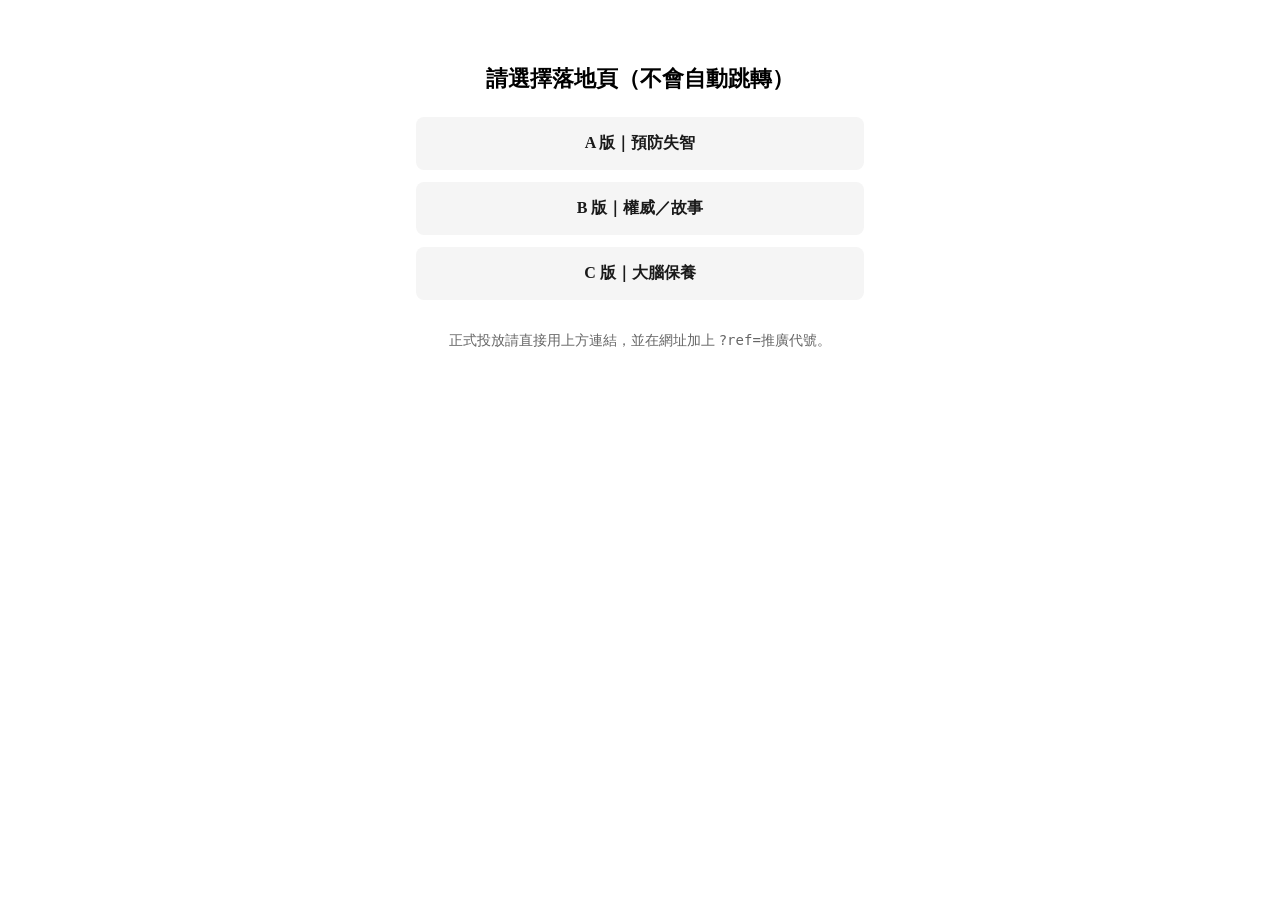
==== commit 8e506f46: "Fix A page assets; hub at root; disable Jekyll Use /LOVE/ absolute paths for CSS/JS/images per varia" ====
--- a/index.html
+++ b/index.html
@@ -2,12 +2,27 @@
 <html lang="zh-TW">
 <head>
     <meta charset="UTF-8">
-    <meta http-equiv="refresh" content="0;url=a/">
-    <link rel="canonical" href="https://pmtwtp001.github.io/LOVE/a/">
-    <title>重新導向…</title>
-    <script>location.replace('a/' + location.search + location.hash);</script>
+    <meta name="viewport" content="width=device-width, initial-scale=1.0">
+    <title>身腦齡活學院｜落地頁入口</title>
+    <link rel="stylesheet" href="/LOVE/styles.css">
+    <style>
+        .landing-hub { max-width: 28rem; margin: 4rem auto; padding: 0 1.25rem; text-align: center; }
+        .landing-hub h1 { font-size: 1.35rem; margin-bottom: 1.5rem; }
+        .landing-hub a {
+            display: block; margin: 0.75rem 0; padding: 1rem 1.25rem;
+            border-radius: 8px; background: #f5f5f5; color: #1a1a1a; text-decoration: none; font-weight: 600;
+        }
+        .landing-hub a:hover { background: #eee; }
+        .landing-hub .hint { margin-top: 2rem; font-size: 0.875rem; color: #666; }
+    </style>
 </head>
 <body>
-    <p>若未自動跳轉，請開啟 <a href="a/">A 版落地頁</a>。</p>
+    <main class="landing-hub">
+        <h1>請選擇落地頁（不會自動跳轉）</h1>
+        <a href="/LOVE/a/">A 版｜預防失智</a>
+        <a href="/LOVE/b/">B 版｜權威／故事</a>
+        <a href="/LOVE/c/">C 版｜大腦保養</a>
+        <p class="hint">正式投放請直接用上方連結，並在網址加上 <code>?ref=推廣代號</code>。</p>
+    </main>
 </body>
 </html>
